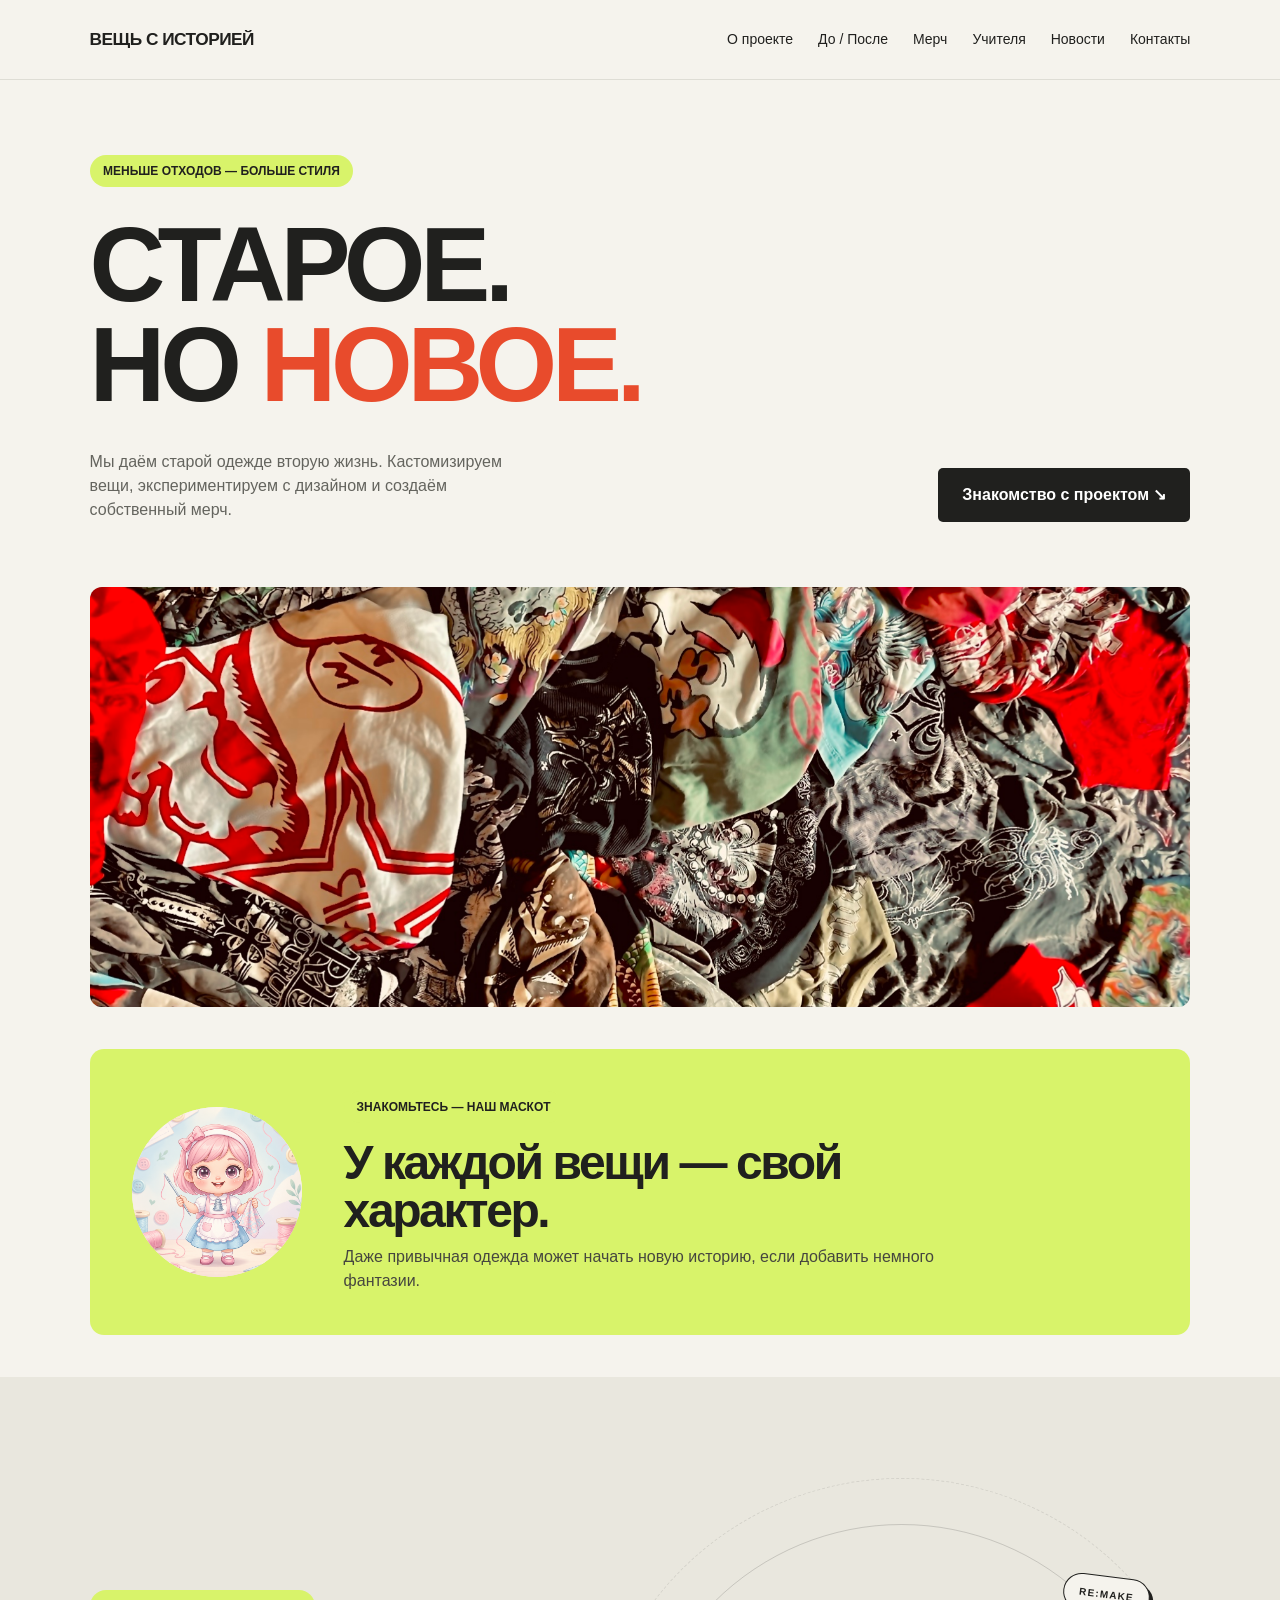
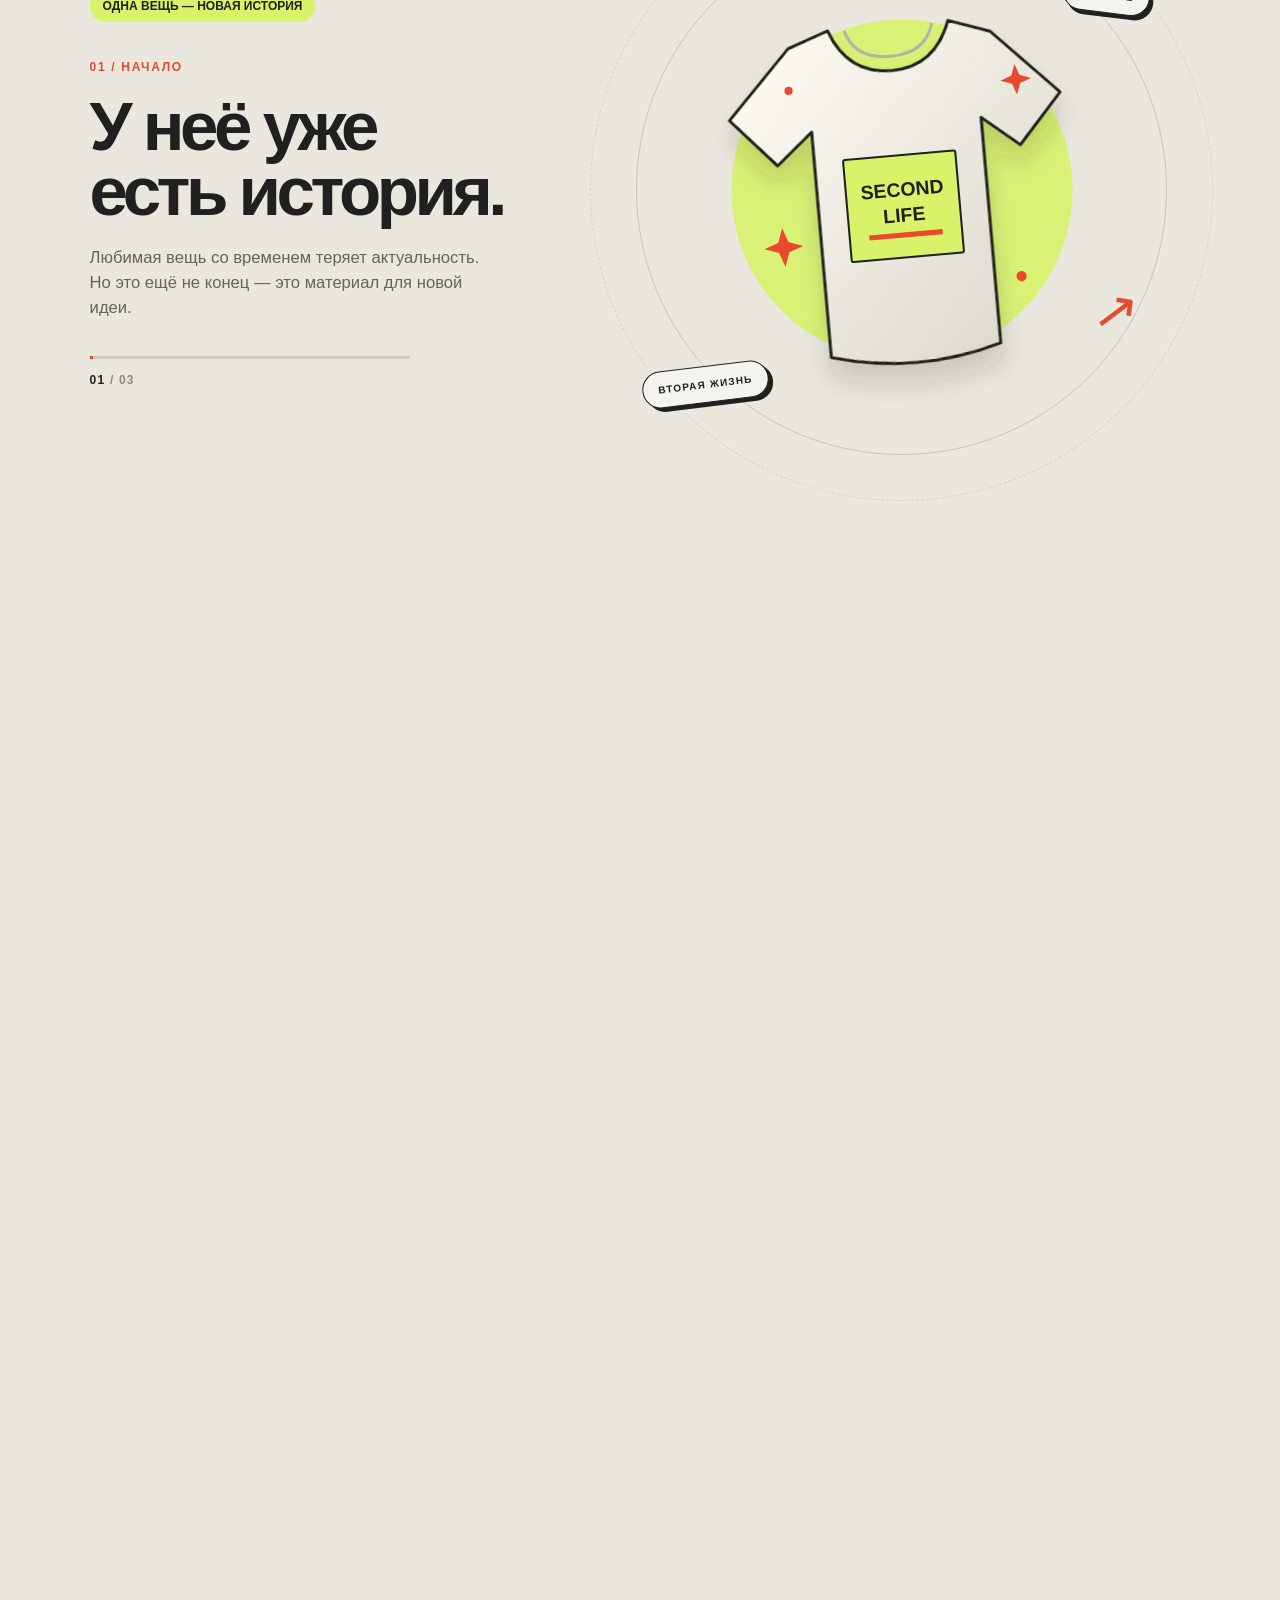
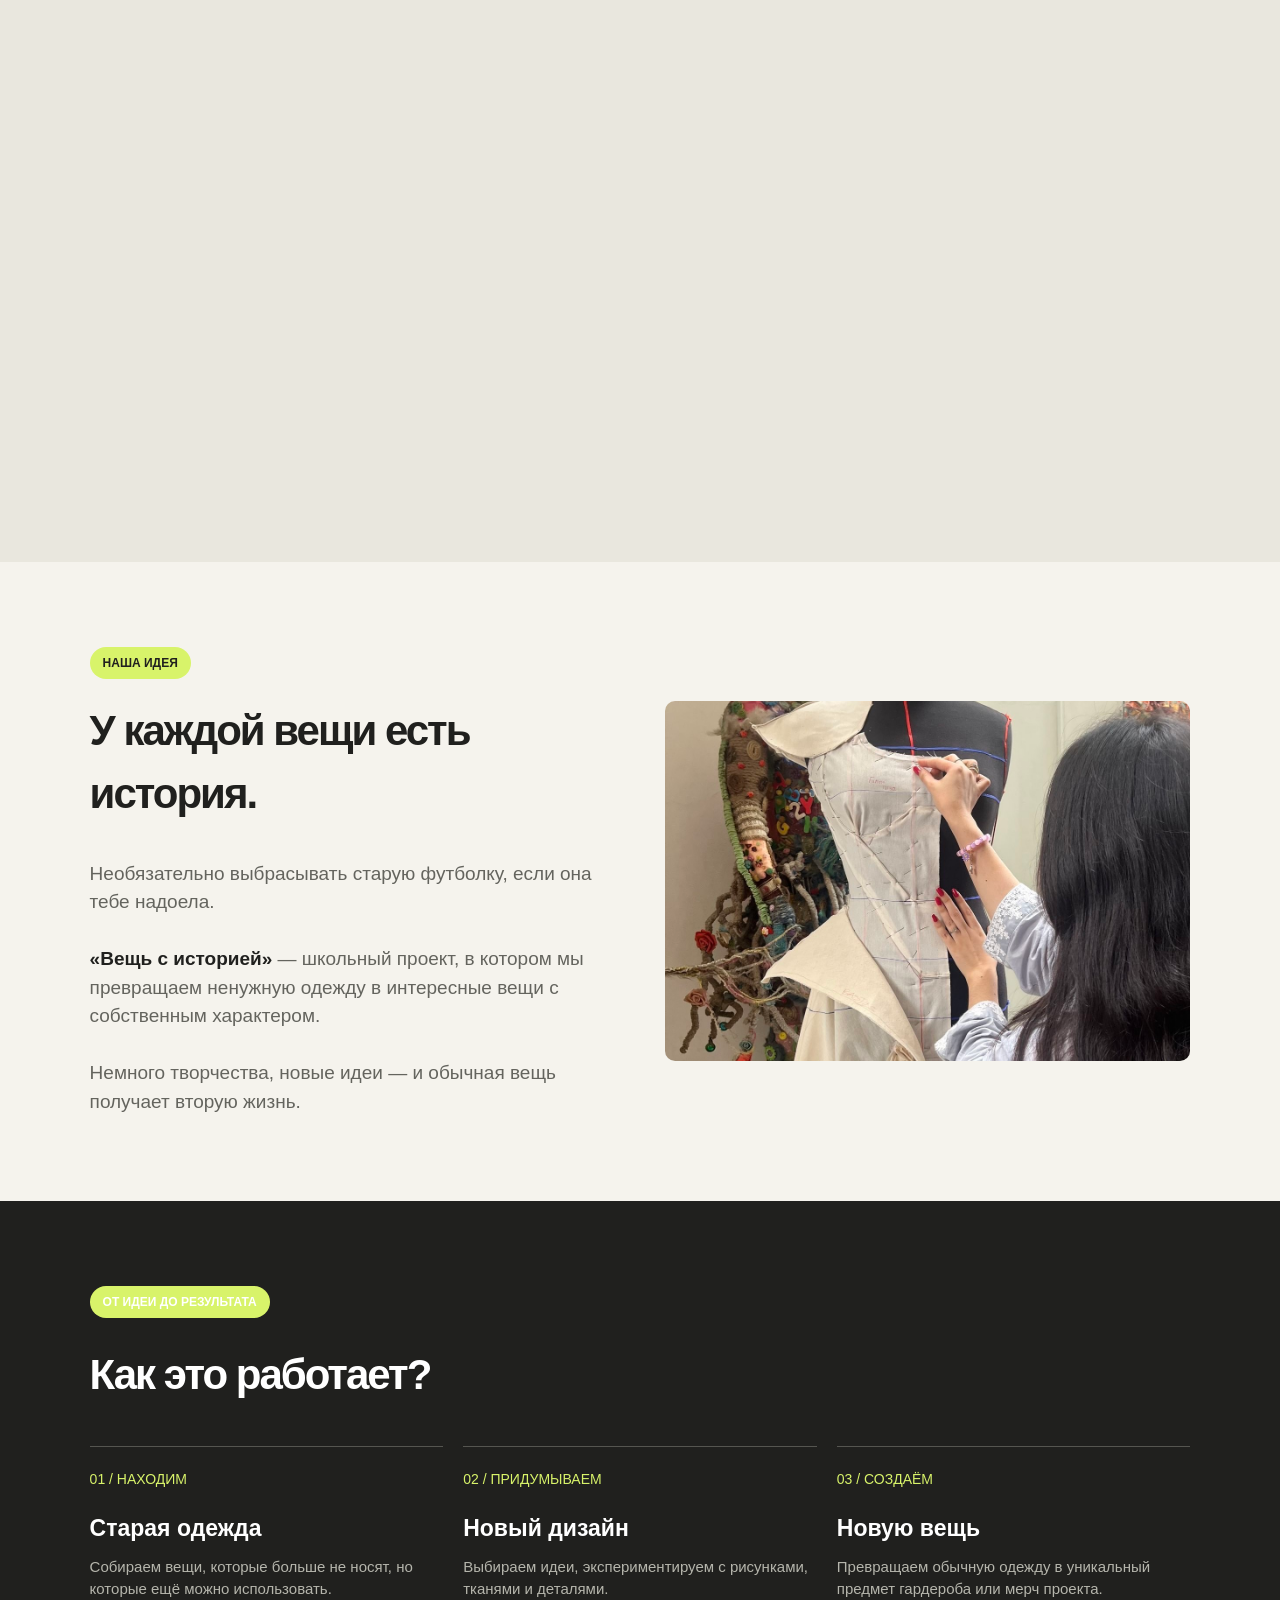
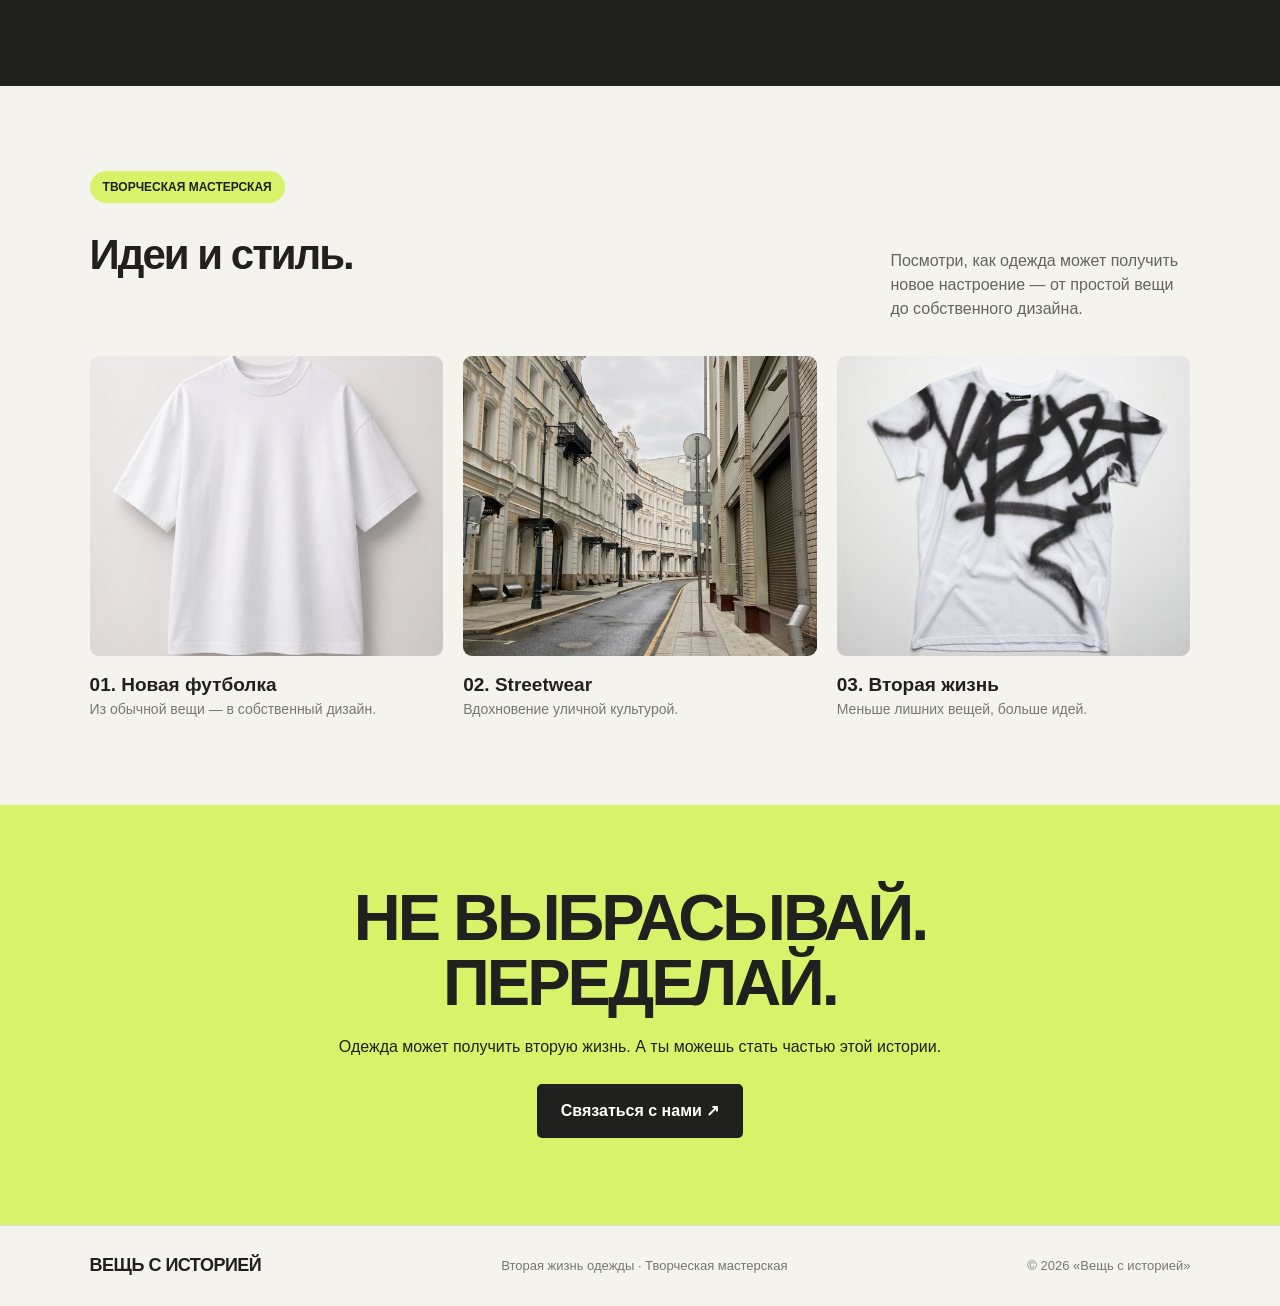
==== index.html @ 866973b1 "Update index.html" ====
<!doctype html>
<html lang="ru"><head><meta charset="utf-8"><meta name="viewport" content="width=device-width,initial-scale=1"><meta name="theme-color" content="#f5f3ed"><title>Вещь с историей — школьный проект</title><link rel="stylesheet" href="css/style.css"></head>
<body><div class="scroll-progress" aria-hidden="true"></div><header class="site-header"><div class="logo"><a href="index.html" aria-label="Вещь с историей — главная">ВЕЩЬ С ИСТОРИЕЙ</a></div><nav class="navlinks" aria-label="Главная навигация">
<a href="about.html">О проекте</a><a href="works.html">До / После</a><a href="merch.html">Мерч</a><a href="teachers.html">Учителя</a><a href="news.html">Новости</a><a href="contacts.html">Контакты</a>
</nav></header><main>
    
    <!-- ГЛАВНЫЙ ЭКРАН -->
    <main>
        <div class="hero">
            <span class="label">Меньше отходов — больше стиля</span>
            <h1>
                СТАРОЕ.<br>
                НО <span>НОВОЕ.</span>
            </h1>
            <div class="hero-bottom">
                <p>
                    Мы даём старой одежде вторую жизнь.
                    Кастомизируем вещи, экспериментируем
                    с дизайном и создаём собственный мерч.
                </p>
                <a href="about.html" class="button">
                    Знакомство с проектом ↘
                </a>
            </div>
        </div>
        <!-- ГЛАВНАЯ ФОТОГРАФИЯ -->
        <div class="hero-image">
            <img
                src="photo/f5.jpg"
                alt="Современная одежда и уличный стиль">
        </div>
        <section class="mascot-feature" aria-label="Маскот проекта «Вещь с историей»">
            <div class="mascot-art"><img src="photo/mascot.PNG" alt="Маскот проекта «Вещь с историей»" loading="lazy"></div>
            <div class="mascot-copy">
                <span class="label">Знакомьтесь — наш маскот</span>
                <h2>У каждой вещи — свой характер.</h2>
                <p>Даже привычная одежда может начать новую историю, если добавить немного фантазии.</p>
            </div>
        </section>
        <!-- SCROLL STORY: вещь меняется вместе с прокруткой -->
        <section class="story-scroll" id="story" aria-label="Как одежда получает вторую жизнь">
            <div class="story-sticky">
                <div class="story-copy">
                    <span class="label">Одна вещь — новая история</span>
                    <p class="story-kicker" id="story-kicker">01 / НАЧАЛО</p>
                    <h2 id="story-title">У неё уже<br>есть история.</h2>
                    <p id="story-description">Любимая вещь со временем теряет актуальность. Но это ещё не конец — это материал для новой идеи.</p>
                    <div class="story-progress" aria-hidden="true"><span id="story-progress-fill"></span></div>
                    <div class="story-count"><span id="story-count">01</span><span> / 03</span></div>
                </div>
                <div class="story-art" id="story-art" data-stage="0">
                    <div class="story-orbit orbit-one"></div><div class="story-orbit orbit-two"></div>
                    <span class="story-sticker sticker-top">RE:MAKE</span>
                    <svg class="story-shirt" viewBox="0 0 420 430" role="img" aria-label="Иллюстрация футболки, которая преображается">
                        <defs><linearGradient id="shirtShade" x1="0" y1="0" x2="1" y2="1"><stop offset="0" stop-color="#fffdf7"/><stop offset="1" stop-color="#d8d5c9"/></linearGradient><filter id="shirtShadow" x="-30%" y="-30%" width="160%" height="170%"><feDropShadow dx="0" dy="18" stdDeviation="12" flood-color="#20201e" flood-opacity=".16"/></filter></defs>
                        <path class="shirt-shape" d="M151 47 111 61 48 126 91 174 127 144 127 365 Q210 389 293 365 L293 144 329 174 372 126 309 61 269 47 Q253 91 210 91 167 91 151 47Z" fill="url(#shirtShade)" stroke="#20201e" stroke-width="3" stroke-linejoin="round" filter="url(#shirtShadow)"/>
                        <path d="M167 48 Q175 77 210 77 Q245 77 253 48" fill="none" stroke="#b5b2a8" stroke-width="3"/>
                        <g class="shirt-design"><rect x="155" y="174" width="110" height="100" rx="2" fill="#d8f36a" stroke="#20201e" stroke-width="2"/><text x="210" y="214" text-anchor="middle" font-size="19" font-weight="900" fill="#20201e">SECOND</text><text x="210" y="239" text-anchor="middle" font-size="19" font-weight="900" fill="#20201e">LIFE</text><path d="M174 252h72" stroke="#e84b2c" stroke-width="5"/></g>
                        <g class="shirt-sparkles" fill="#e84b2c"><path d="M90 235l5 14 14 5-14 5-5 14-5-14-14-5 14-5z"/><path d="M330 95l4 11 11 4-11 4-4 11-4-11-11-4 11-4z"/><circle cx="319" cy="302" r="5"/><circle cx="108" cy="102" r="4"/></g>
                    </svg>
                    <span class="story-sticker sticker-bottom">ВТОРАЯ ЖИЗНЬ</span>
                    <span class="story-scribble" aria-hidden="true">↗</span>
                </div>
            </div>
        </section>
                <!-- О ПРОЕКТЕ -->
        <section id="about">
            <div class="about">
                <div>
                    <span class="label">Наша идея</span>
                    <h2 class="section-title" style="margin-top: 20px;">
                        У каждой вещи есть история.
                    </h2>
                    <div class="about-text">
                        <p>
                            Необязательно выбрасывать старую футболку,
                            если она тебе надоела.
                        </p>
                        <br>
                        <p>
                            <strong>«Вещь с историей»</strong> — школьный проект,
                            в котором мы превращаем ненужную одежду
                            в интересные вещи с собственным характером.
                        </p>
                        <br>
                        <p>
                            Немного творчества, новые идеи —
                            и обычная вещь получает вторую жизнь.
                        </p>
                    </div>
                </div>
                <div class="about-image">
                    <img
                        src="photo/f1.jpg"
                        alt="Одежда и материалы для творчества">
                </div>
            </div>
        </section>
        <!-- ЭТАПЫ РАБОТЫ -->
        <section class="process">
            <span class="label">От идеи до результата</span>
            <h2 class="section-title" style="margin-top: 25px;">
                Как это работает?
            </h2>
            <div class="steps">
                <div class="step">
                    <span class="step-number">01 / НАХОДИМ</span>
                    <h3>Старая одежда</h3>
                    <p>
                        Собираем вещи, которые больше не носят,
                        но которые ещё можно использовать.
                    </p>
                </div>
                <div class="step">
                    <span class="step-number">02 / ПРИДУМЫВАЕМ</span>
                    <h3>Новый дизайн</h3>
                    <p>
                        Выбираем идеи, экспериментируем
                        с рисунками, тканями и деталями.
                    </p>
                </div>
                <div class="step">
                    <span class="step-number">03 / СОЗДАЁМ</span>
                    <h3>Новую вещь</h3>
                    <p>
                        Превращаем обычную одежду в уникальный
                        предмет гардероба или мерч проекта.
                    </p>
                </div>
            </div>
        </section>
        <!-- ГАЛЕРЕЯ -->
        <section id="works">
            <div class="works-header">
                <div>
                    <span class="label">Творческая мастерская</span>
                    <h2 class="section-title" style="margin-top: 20px;">
                        Идеи и стиль.
                    </h2>
                </div>
                <p>
                    Посмотри, как одежда может получить новое настроение — от простой вещи до собственного дизайна.
                </p>
            </div>
            <div class="gallery">
                <article class="work-card">
                    <div class="work-image">
                        <img
                            src="photo/f2.JPG"
                            alt="Футболка для кастомизации">
                    </div>
                    <h3>01. Новая футболка</h3>
                    <p>Из обычной вещи — в собственный дизайн.</p>
                </article>
                <article class="work-card">
                    <div class="work-image">
                        <img
                            src="photo/f3.jpg"
                            alt="Уличная одежда">
                    </div>
                    <h3>02. Streetwear</h3>
                    <p>Вдохновение уличной культурой.</p>
                </article>
                <article class="work-card">
                    <div class="work-image">
                        <img
                            src="photo/f4.jpg"
                            alt="Одежда и текстиль">
                    </div>
                    <h3>03. Вторая жизнь</h3>
                    <p>Меньше лишних вещей, больше идей.</p>
                </article>
            </div>
        </section>
        <!-- ПРИЗЫВ К УЧАСТИЮ -->
        <section class="join" id="join">
            <h2>
                НЕ ВЫБРАСЫВАЙ.<br>
                ПЕРЕДЕЛАЙ.
            </h2>
            <p>
                Одежда может получить вторую жизнь.
                А ты можешь стать частью этой истории.
            </p>
            <a
                href="contacts.html"
                class="button"
                >
                Связаться с нами ↗
            </a>
        </section>
    </main>
    
</main><footer class="site-footer"><div class="logo">ВЕЩЬ С ИСТОРИЕЙ</div><p>Вторая жизнь одежды · Творческая мастерская</p><p>© 2026 «Вещь с историей»</p></footer><script src="js/main.js"></script></body></html>
---- css/style.css ----
* {
            box-sizing: border-box;
            margin: 0;
            padding: 0;
        }
        html {
            scroll-behavior: smooth;
        }
        body {
            font-family: Arial, sans-serif;
            background: #f5f3ed;
            color: #20201e;
            line-height: 1.5;
        }
        /* ШАПКА */
        header {
            display: flex;
            justify-content: space-between;
            align-items: center;
            padding: 22px 7%;
            border-bottom: 1px solid #deddd5;
        }
        .logo {
            font-size: 30px;
            font-weight: 900;
            letter-spacing: -2px;
        }
        nav a {
            color: #20201e;
            text-decoration: none;
            margin-left: 25px;
            font-size: 14px;
        }
        nav a:hover {
            color: #e84b2c;
        }
        /* ГЛАВНЫЙ ЭКРАН */
        .hero {
            padding: 75px 7% 65px;
        }
        .label {
            display: inline-block;
            background: #d8f36a;
            padding: 7px 13px;
            border-radius: 20px;
            font-size: 12px;
            font-weight: bold;
            text-transform: uppercase;
        }
        .hero h1 {
            font-size: clamp(48px, 9vw, 105px);
            line-height: 0.95;
            letter-spacing: -5px;
            margin: 28px 0;
            max-width: 1000px;
        }
        .hero h1 span {
            color: #e84b2c;
        }
        .hero-bottom {
            display: flex;
            justify-content: space-between;
            align-items: end;
            gap: 30px;
            margin-top: 35px;
        }
        .hero-bottom p {
            max-width: 420px;
            color: #64645e;
        }
        .button {
            display: inline-block;
            background: #20201e;
            color: white;
            padding: 15px 24px;
            text-decoration: none;
            border-radius: 5px;
            font-weight: bold;
            transition: 0.2s;
        }
        .button:hover {
            background: #e84b2c;
            transform: translateY(-2px);
        }
        /* БОЛЬШАЯ ФОТОГРАФИЯ */
        .hero-image {
            margin: 0 7%;
            height: 420px;
            overflow: hidden;
            border-radius: 12px;
            background: #dedbd0;
        }
        .hero-image img {
            width: 100%;
            height: 100%;
            object-fit: cover;
            display: block;
        }
        /* О ПРОЕКТЕ */
        section {
            padding: 85px 7%;
        }
        .section-title {
            font-size: 42px;
            letter-spacing: -2px;
            margin-bottom: 35px;
        }
        .about {
            display: grid;
            grid-template-columns: 1fr 1fr;
            gap: 50px;
            align-items: center;
        }
        .about-text {
            font-size: 19px;
            color: #64645e;
        }
        .about-text strong {
            color: #20201e;
        }
        .about-image {
            height: 360px;
            border-radius: 10px;
            overflow: hidden;
            background: #dedbd0;
        }
        .about-image img {
            width: 100%;
            height: 100%;
            object-fit: cover;
        }
        /* КАК МЫ РАБОТАЕМ */
        .process {
            background: #20201e;
            color: white;
        }
        .process .section-title {
            margin-bottom: 40px;
        }
        .steps {
            display: grid;
            grid-template-columns: repeat(3, 1fr);
            gap: 20px;
        }
        .step {
            border-top: 1px solid #555550;
            padding-top: 20px;
        }
        .step-number {
            color: #d8f36a;
            font-size: 14px;
        }
        .step h3 {
            font-size: 23px;
            margin: 20px 0 10px;
        }
        .step p {
            color: #b5b5ac;
            font-size: 15px;
        }
        /* НАШИ РАБОТЫ */
        .works-header {
            display: flex;
            justify-content: space-between;
            align-items: end;
            gap: 20px;
            margin-bottom: 35px;
        }
        .works-header p {
            max-width: 300px;
            color: #64645e;
        }
        .gallery {
            display: grid;
            grid-template-columns: repeat(3, 1fr);
            gap: 20px;
        }
        .work-card {
            min-width: 0;
        }
        .work-image {
            height: 300px;
            border-radius: 9px;
            overflow: hidden;
            background: #dedbd0;
        }
        .work-image img {
            width: 100%;
            height: 100%;
            object-fit: cover;
            transition: transform 0.4s;
        }
        .work-card:hover img {
            transform: scale(1.05);
        }
        .work-card h3 {
            margin-top: 15px;
            font-size: 19px;
        }
        .work-card p {
            color: #77776f;
            font-size: 14px;
        }
        /* ПРИЗЫВ */
        .join {
            padding: 80px 7%;
            background: #d8f36a;
            text-align: center;
        }
        .join h2 {
            font-size: clamp(35px, 6vw, 65px);
            line-height: 1;
            letter-spacing: -3px;
            margin-bottom: 20px;
        }
        .join p {
            margin-bottom: 25px;
        }
        .join .button {
            background: #20201e;
        }
        /* ПОДВАЛ */
        footer {
            padding: 30px 7%;
            display: flex;
            justify-content: space-between;
            align-items: center;
            gap: 20px;
        }
        footer p {
            color: #77776f;
            font-size: 13px;
        }
        /* МОБИЛЬНАЯ ВЕРСИЯ */
        @media (max-width: 700px) {
            header {
                padding: 18px 5%;
                align-items: flex-start;
            }
            .logo {
                font-size: 26px;
            }
            nav a {
                margin-left: 12px;
                font-size: 12px;
            }
            .hero {
                padding: 55px 5% 40px;
            }
            .hero h1 {
                letter-spacing: -3px;
            }
            .hero-bottom {
                align-items: flex-start;
                flex-direction: column;
            }
            .hero-image {
                margin: 0 5%;
                height: 280px;
            }
            section {
                padding: 60px 5%;
            }
            .section-title {
                font-size: 34px;
            }
            .about {
                grid-template-columns: 1fr;
                gap: 25px;
            }
            .about-image {
                height: 300px;
            }
            .steps {
                grid-template-columns: 1fr;
                gap: 35px;
            }
            .works-header {
                align-items: flex-start;
                flex-direction: column;
            }
            .gallery {
                grid-template-columns: 1fr;
                gap: 30px;
            }
            .work-image {
                height: 350px;
            }
            footer {
                align-items: flex-start;
                flex-direction: column;
            }
        }
    

/* Дополнительные motion-детали: уважает системную настройку reduced motion */
:root { --motion-ease: cubic-bezier(.2,.75,.25,1); }
html { scroll-behavior: smooth; scroll-padding-top: 90px; }
body { overflow-x: clip; }
header.site-header { position: sticky; top: 0; z-index: 20; background: rgba(245,243,237,.88); backdrop-filter: blur(18px); -webkit-backdrop-filter: blur(18px); }
.site-header nav { display:flex; align-items:center; justify-content:space-between; gap:24px; }
.site-header .navlinks { display:flex; gap:clamp(10px,2vw,25px); flex-wrap:wrap; }
.site-header .navlinks a { margin:0; position:relative; padding:7px 0; }
.site-header .navlinks a:after { content:""; position:absolute; left:0; right:100%; bottom:0; height:2px; background:#e84b2c; transition:right .3s var(--motion-ease); }
.site-header .navlinks a:hover:after, .site-header .navlinks a[aria-current="page"]:after { right:0; }
.logo { white-space:nowrap; }
.label { border-radius:999px; }
.button { transition: transform .35s var(--motion-ease), background .25s, box-shadow .35s var(--motion-ease); }
.button:hover { box-shadow:0 10px 25px #20201e18; }
.hero h1 { animation: hero-in .85s var(--motion-ease) both; }
.hero-bottom { animation: hero-in .9s .12s var(--motion-ease) both; }
@keyframes hero-in { from { opacity:0; transform:translateY(24px); } to { opacity:1; transform:translateY(0); } }
.hero-image, .about-image, .work-image { position:relative; }
.hero-image img, .about-image img, .work-image img { transition: transform 1s var(--motion-ease); }
.hero-image:hover img, .about-image:hover img { transform:scale(1.025); }
.reveal { opacity:0; transform:translateY(28px); transition:opacity .8s var(--motion-ease), transform .8s var(--motion-ease); }
.reveal.is-visible { opacity:1; transform:translateY(0); }
.stagger > *:nth-child(2) { transition-delay:.08s; }
.stagger > *:nth-child(3) { transition-delay:.16s; }
.scroll-progress { position:fixed; top:0; left:0; height:3px; width:0; background:#e84b2c; z-index:100; transform-origin:left; }
.page-intro { padding:58px 7% 28px; }
.page-intro h1 { font-size:clamp(44px,8vw,88px); line-height:.94; letter-spacing:-.055em; margin:22px 0; }
.page-intro p { max-width:620px; color:#64645e; font-size:17px; }
.placeholder { width:100%; height:100%; min-height:220px; display:grid; place-items:center; text-align:center; padding:22px; color:#64645e; background:linear-gradient(135deg,#dedbd0,#eeece4); font-size:12px; letter-spacing:.5px; }
.data-note { font-size:12px; color:#64645e; margin-top:14px; }
.page-grid { display:grid; grid-template-columns:repeat(3,minmax(0,1fr)); gap:20px; }
.page-card { min-width:0; }
.page-card .work-image { height:300px; }
.page-card h3 { margin-top:15px; font-size:19px; }
.page-card p { color:#77776f; font-size:14px; }
.before-after { background:#dedbd0; border-radius:12px; overflow:hidden; position:relative; aspect-ratio: 4 / 3; }
.before-after svg { width:100%; height:100%; display:block; }
.ba-after { position:absolute; inset:0; clip-path:inset(0 50% 0 0); }
.ba-range { width:100%; accent-color:#e84b2c; margin:20px 0 8px; }
.ba-labels { display:flex; justify-content:space-between; font-size:12px; font-weight:800; letter-spacing:1px; }
.teacher-grid { display:grid; grid-template-columns:repeat(3,minmax(0,1fr)); gap:20px; }
.teacher-photo { aspect-ratio:4/5; border-radius:10px; overflow:hidden; background:#dedbd0; }
.teacher-photo img { width:100%; height:100%; object-fit:cover; }
.news-list { border-top:1px solid #deddd5; }
.news-row { display:grid; grid-template-columns:140px minmax(0,1fr); gap:24px; padding:24px 0; border-bottom:1px solid #deddd5; }
.news-date { font-size:12px; color:#77776f; font-weight:700; }
.news-row h2 { font-size:clamp(22px,3vw,32px); letter-spacing:-1px; margin:0 0 8px; }
.news-row p { color:#64645e; max-width:680px; }
.site-footer { border-top:1px solid #deddd5; padding:30px 7%; display:flex; justify-content:space-between; align-items:center; gap:20px; flex-wrap:wrap; }
.site-footer p { color:#77776f; font-size:13px; }
@media(max-width:700px) {
  .site-header { position:relative; }
  .site-header nav { align-items:flex-start; flex-direction:column; gap:12px; }
  .site-header .navlinks { gap:9px 14px; }
  .site-header .navlinks a { font-size:12px; }
  .page-intro { padding:44px 5% 20px; }
  .page-grid, .teacher-grid { grid-template-columns:1fr; }
  .page-card .work-image { height:350px; }
  .news-row { grid-template-columns:1fr; gap:8px; }
  .site-footer { align-items:flex-start; flex-direction:column; }
}
@media(prefers-reduced-motion:reduce) {
  html { scroll-behavior:auto; }
  *, *::before, *::after { animation:none !important; transition:none !important; }
  .reveal { opacity:1; transform:none; }
}


/* APPLE-INSPIRED MOTION — плавные, крупные переходы без смены фирменного стиля */
:root { --motion-ease: cubic-bezier(.16, 1, .3, 1); }
::selection { background: #d8f36a; color: #20201e; }
.site-header { transition: box-shadow .4s var(--motion-ease), background .4s var(--motion-ease); }
.site-header.is-scrolled { box-shadow: 0 8px 30px rgba(32,32,30,.06); background: rgba(245,243,237,.94); }
.navlinks a { transition: color .25s ease, opacity .25s ease; }
.navlinks:hover a:not(:hover) { opacity: .55; }
.hero .label { animation: label-pop .7s .08s var(--motion-ease) both; }
.hero h1 { animation: hero-rise 1s .12s var(--motion-ease) both; }
.hero-image { transform: translateZ(0); }
.hero-image img { transform: scale(1.04); animation: image-settle 1.5s .1s var(--motion-ease) both; }
@keyframes label-pop { from { opacity:0; transform:translateY(10px) scale(.96); } to { opacity:1; transform:translateY(0) scale(1); } }
@keyframes hero-rise { from { opacity:0; transform:translateY(38px); letter-spacing:-.075em; } to { opacity:1; transform:translateY(0); letter-spacing:-.05em; } }
@keyframes image-settle { from { transform:scale(1.12); } to { transform:scale(1.04); } }
.work-card, .page-card, .step { transition: transform .55s var(--motion-ease), border-color .4s ease; }
.work-card:hover, .page-card:hover { transform: translateY(-7px); }
.step { transition: border-color .4s ease, transform .4s var(--motion-ease); }
.step:hover { border-color:#d8f36a; transform:translateY(-4px); }
.button { position:relative; overflow:hidden; isolation:isolate; }
.button::before { content:""; position:absolute; inset:0; z-index:-1; background:#e84b2c; transform:translateY(105%); transition:transform .4s var(--motion-ease); }
.button:hover::before { transform:translateY(0); }
.button:hover { background:#20201e; }

/* Закреплённая сцена: визуальный рассказ о переделке вещи */
.story-scroll { padding:0; min-height:265vh; background:#e9e7de; position:relative; }
.story-sticky { position:sticky; top:74px; min-height:calc(100svh - 74px); display:grid; grid-template-columns:minmax(0,.9fr) minmax(0,1.1fr); align-items:center; gap:4vw; padding:48px 7%; overflow:hidden; }
.story-copy { max-width:470px; position:relative; z-index:2; }
.story-kicker { margin-top:36px; color:#e84b2c; font-size:12px; font-weight:900; letter-spacing:.14em; }
.story-copy h2 { font-size:clamp(42px,5.4vw,76px); line-height:.94; letter-spacing:-.065em; margin:18px 0 22px; max-width:560px; }
.story-copy>p:not(.story-kicker) { max-width:390px; color:#64645e; font-size:clamp(15px,1.3vw,18px); transition:opacity .25s ease, transform .4s var(--motion-ease); }
.story-progress { width:min(100%,320px); height:3px; background:#cfcdc3; margin-top:35px; overflow:hidden; }
.story-progress span { display:block; height:100%; width:33.333%; background:#e84b2c; transform-origin:left; transition:width .45s var(--motion-ease); }
.story-count { margin-top:12px; font-size:12px; font-weight:800; letter-spacing:.1em; color:#8b8a80; }
.story-count span:first-child { color:#20201e; }
.story-art { min-height:540px; aspect-ratio:1/1; position:relative; display:grid; place-items:center; isolation:isolate; }
.story-art::before { content:""; position:absolute; width:72%; aspect-ratio:1; border-radius:50%; background:#d8f36a; opacity:.9; transform:scale(.82); transition:transform 1s var(--motion-ease), background .7s ease; z-index:-2; }
.story-orbit { position:absolute; border:1px solid rgba(32,32,30,.17); border-radius:50%; aspect-ratio:1; width:92%; z-index:-1; transition:transform 1.2s var(--motion-ease); }
.orbit-two { width:108%; border-style:dashed; opacity:.6; }
.story-shirt { width:min(88%,430px); overflow:visible; transform:rotate(-5deg) translateY(8px); transition:transform .8s var(--motion-ease); }
.shirt-shape { transition:fill .7s ease, stroke .7s ease; }
.shirt-design { opacity:.08; transform:scale(.65); transform-origin:210px 220px; transition:opacity .7s var(--motion-ease), transform .7s var(--motion-ease); }
.shirt-sparkles { opacity:.15; transition:opacity .6s ease; }
.story-sticker { position:absolute; display:inline-block; background:#f5f3ed; border:1px solid #20201e; border-radius:999px; padding:10px 15px; font-size:10px; font-weight:900; letter-spacing:.12em; box-shadow:4px 4px 0 #20201e; transition:transform .7s var(--motion-ease); }
.sticker-top { top:13%; right:7%; transform:rotate(7deg); }
.sticker-bottom { bottom:13%; left:5%; transform:rotate(-7deg); }
.story-scribble { position:absolute; right:9%; bottom:22%; font-size:54px; color:#e84b2c; transform:rotate(8deg); transition:transform .7s var(--motion-ease); }
.story-art[data-stage="1"]::before { background:#f0b8a5; transform:scale(.9) rotate(12deg); }
.story-art[data-stage="1"] .story-shirt { transform:rotate(3deg) translateY(-4px) scale(1.02); }
.story-art[data-stage="1"] .shirt-shape { fill:#c9c7bd; }
.story-art[data-stage="1"] .shirt-design { opacity:.45; transform:scale(.88); }
.story-art[data-stage="1"] .story-orbit { transform:rotate(25deg) scale(.96); }
.story-art[data-stage="2"]::before { background:#d8f36a; transform:scale(1.02) rotate(-8deg); }
.story-art[data-stage="2"] .story-shirt { transform:rotate(0deg) translateY(-10px) scale(1.06); }
.story-art[data-stage="2"] .shirt-shape { fill:#f5f3ed; }
.story-art[data-stage="2"] .shirt-design { opacity:1; transform:scale(1); }
.story-art[data-stage="2"] .shirt-sparkles { opacity:1; }
.story-art[data-stage="2"] .sticker-top { transform:rotate(11deg) translate(4px,-5px); }
.story-art[data-stage="2"] .sticker-bottom { transform:rotate(-10deg) translate(-4px,4px); }
.story-art[data-stage="2"] .story-scribble { transform:rotate(20deg) translate(4px,-8px); }
@media(max-width:760px) {
 .story-scroll { min-height:230vh; }
 .story-sticky { top:0; min-height:100svh; grid-template-columns:1fr; grid-template-rows:auto minmax(0,1fr); gap:4px; padding:34px 6% 22px; }
 .story-copy { max-width:none; }
 .story-kicker { margin-top:18px; }
 .story-copy h2 { font-size:clamp(37px,10vw,56px); margin:12px 0; }
 .story-copy>p:not(.story-kicker) { font-size:14px; max-width:560px; }
 .story-progress { margin-top:17px; }
 .story-art { min-height:0; width:min(100%,410px); justify-self:center; align-self:center; height:100%; max-height:47svh; }
 .story-shirt { width:min(80%,310px); }
 .story-sticker { padding:7px 10px; font-size:9px; }
 .sticker-top { top:8%; right:2%; } .sticker-bottom { bottom:7%; left:0; }
 .story-scribble { right:3%; bottom:15%; }
}
@media(prefers-reduced-motion:reduce) {
 .hero .label, .hero h1, .hero-bottom, .hero-image img { animation:none !important; }
 .story-shirt, .story-art *, .button::before { transition:none !important; }
 .story-scroll { min-height:auto; }
 .story-sticky { position:relative; top:auto; }
}

/* Компактная шапка ТБШ на телефонах */
@media (max-width: 700px) {
  header.site-header {
    position: sticky;
    top: 0;
    z-index: 100;
    display: flex;
    flex-direction: column;
    align-items: stretch;
    gap: 6px;
    padding: 9px 14px 7px;
    background: rgba(245, 243, 237, 0.96);
    -webkit-backdrop-filter: blur(16px);
    backdrop-filter: blur(16px);
  }

  .site-header .logo {
    font-size: 23px;
    line-height: 1;
    letter-spacing: -1.5px;
  }

  .site-header nav.navlinks {
    display: flex;
    flex-direction: row;
    flex-wrap: nowrap;
    align-items: center;
    justify-content: flex-start;
    gap: 16px;
    width: 100%;
    min-width: 0;
    overflow-x: auto;
    overflow-y: hidden;
    white-space: nowrap;
    padding: 2px 0 5px;
    scrollbar-width: none;
    -webkit-overflow-scrolling: touch;
  }

  .site-header nav.navlinks::-webkit-scrollbar {
    display: none;
  }

  .site-header .navlinks a {
    flex: 0 0 auto;
    margin: 0;
    padding: 3px 0;
    font-size: 12px;
    line-height: 1.25;
  }
}
/* Фирменное название и блок маскота для «Вещь с историей» */
.site-header .logo {
  max-width: 210px;
  font-size: clamp(14px, 1.35vw, 18px);
  line-height: 1.05;
  letter-spacing: -0.5px;
  text-transform: uppercase;
}
.site-header .logo a {
  display: block;
  color: inherit;
  text-decoration: none;
}
.site-footer .logo {
  max-width: 250px;
  font-size: 18px;
  line-height: 1.1;
  letter-spacing: -0.5px;
  text-transform: uppercase;
}
.mascot-feature {
  margin: 42px 7%;
  padding: clamp(20px, 4vw, 42px);
  border-radius: 14px;
  background: #d8f36a;
  display: grid;
  grid-template-columns: minmax(110px, 170px) minmax(0, 1fr);
  gap: clamp(18px, 4vw, 42px);
  align-items: center;
}
.mascot-art {
  width: 100%;
  aspect-ratio: 1;
  border-radius: 50%;
  background: #f5f3ed;
  display: grid;
  place-items: center;
  overflow: hidden;
}
.mascot-art img {
  display: block;
  width: 100%;
  height: 100%;
  object-fit: contain;
}
.mascot-copy h2 {
  margin: 16px 0 10px;
  max-width: 700px;
  font-size: clamp(28px, 4vw, 48px);
  line-height: 1;
  letter-spacing: -0.05em;
}
.mascot-copy p {
  max-width: 620px;
  color: #46463f;
}
.about-image img, .work-image img {
  display: block;
  width: 100%;
  height: 100%;
  object-fit: cover;
}
@media (max-width: 700px) {
  .site-header .logo {
    max-width: none;
    font-size: 16px;
  }
  .mascot-feature {
    margin: 28px 5%;
    padding: 18px;
    grid-template-columns: 84px minmax(0, 1fr);
    gap: 16px;
  }
  .mascot-copy h2 {
    margin-top: 12px;
    font-size: clamp(23px, 6vw, 30px);
  }
  .mascot-copy .label {
    font-size: 9px;
    padding: 6px 8px;
  }
}
/* Сравнение джинсов до и после */
.before-after {
  position: relative;
  width: 100%;
  aspect-ratio: 4 / 3;
  overflow: hidden;
  border-radius: 12px;
  background: #dedbd0;
}

.before-after > .ba-before-image,
.before-after .ba-after-image {
  display: block;
  width: 100%;
  height: 100%;
  object-fit: cover;
  object-position: center;
}

.ba-after {
  position: absolute;
  inset: 0;
  overflow: hidden;
  clip-path: inset(0 50% 0 0);
}

.ba-divider {
  position: absolute;
  top: 0;
  bottom: 0;
  left: 50%;
  width: 3px;
  background: #f5f3ed;
  transform: translateX(-50%);
  pointer-events: none;
}

.ba-divider::after {
  content: "↔";
  position: absolute;
  top: 50%;
  left: 50%;
  width: 42px;
  height: 42px;
  display: grid;
  place-items: center;
  border-radius: 50%;
  background: #d8f36a;
  color: #171717;
  font-size: 22px;
  font-weight: 800;
  transform: translate(-50%, -50%);
}

.ba-range {
  display: block;
  width: 100%;
  margin: 20px 0 8px;
  accent-color: #e84b2c;
  cursor: ew-resize;
}

.ba-labels {
  display: flex;
  justify-content: space-between;
  margin-top: 12px;
  font-size: 12px;
  font-weight: 800;
  letter-spacing: 1px;
}

@media (max-width: 600px) {
  .before-after {
    aspect-ratio: 3 / 4;
  }
}
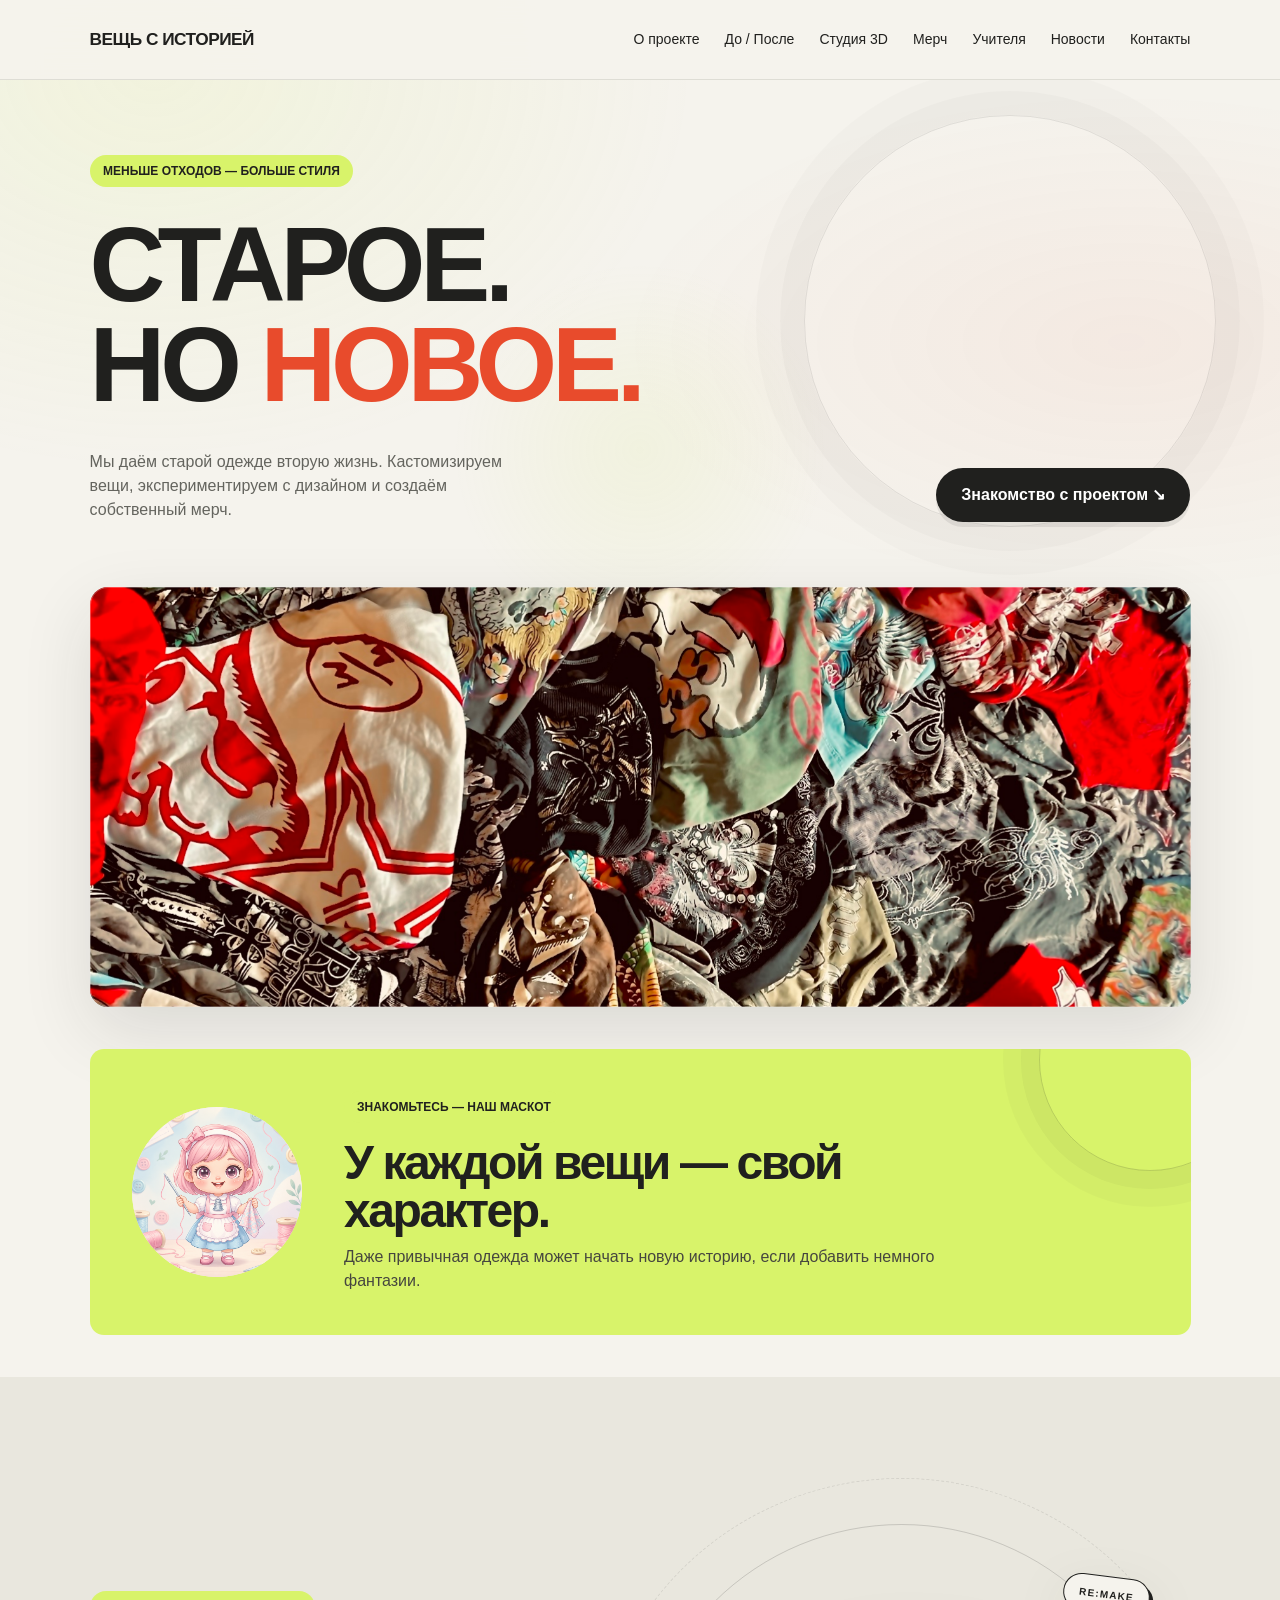
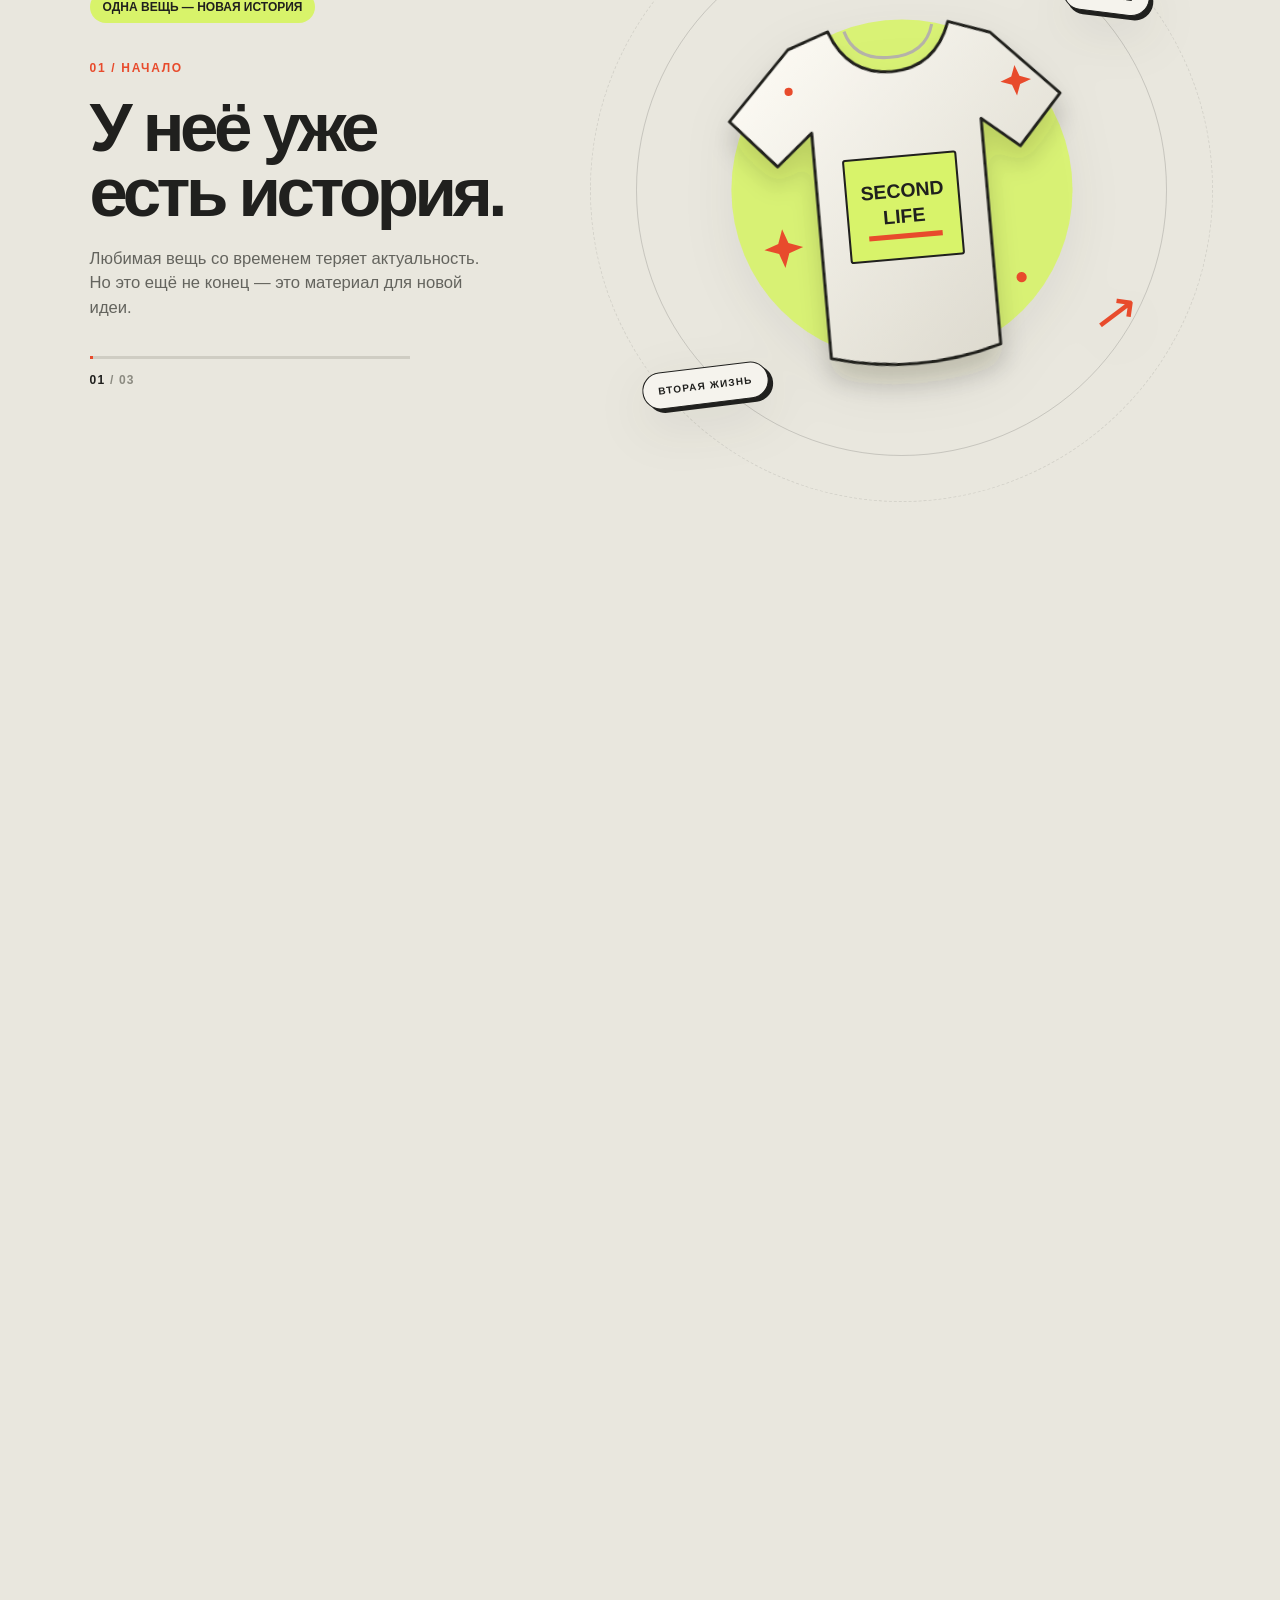
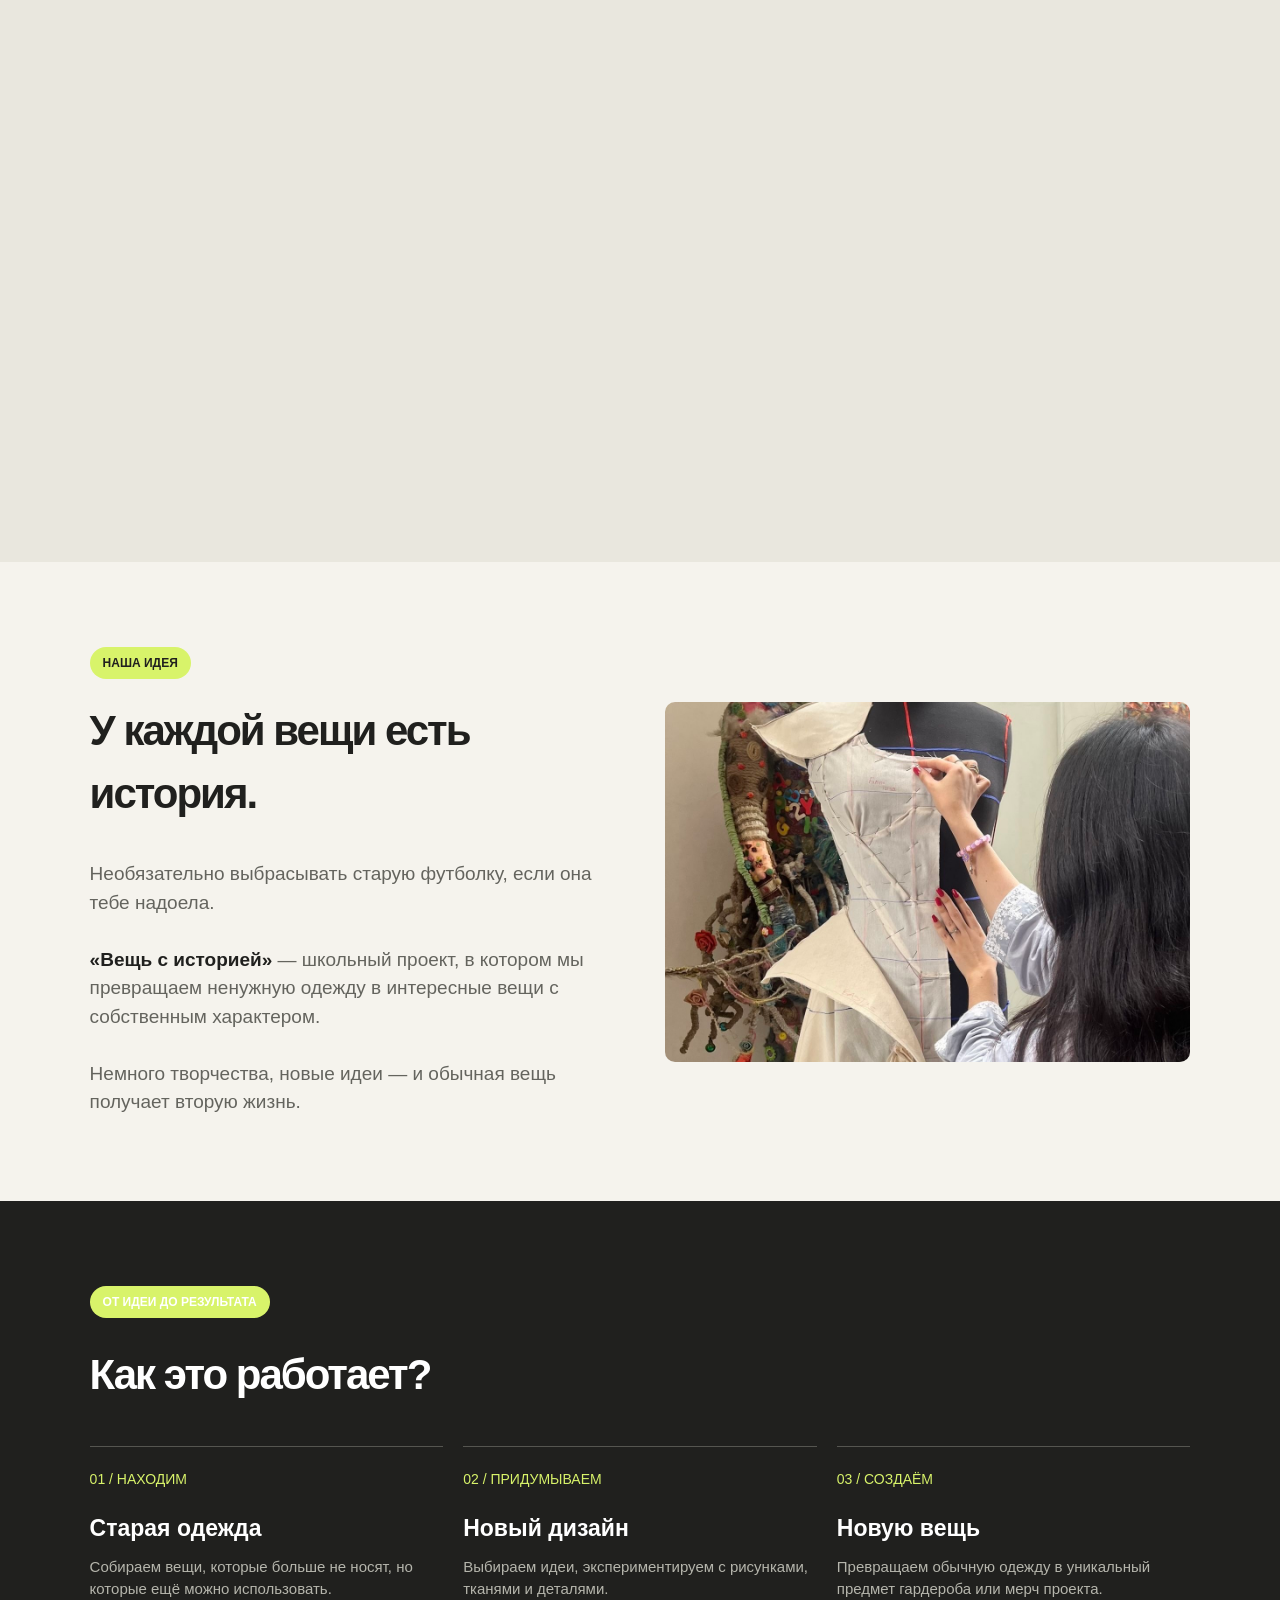
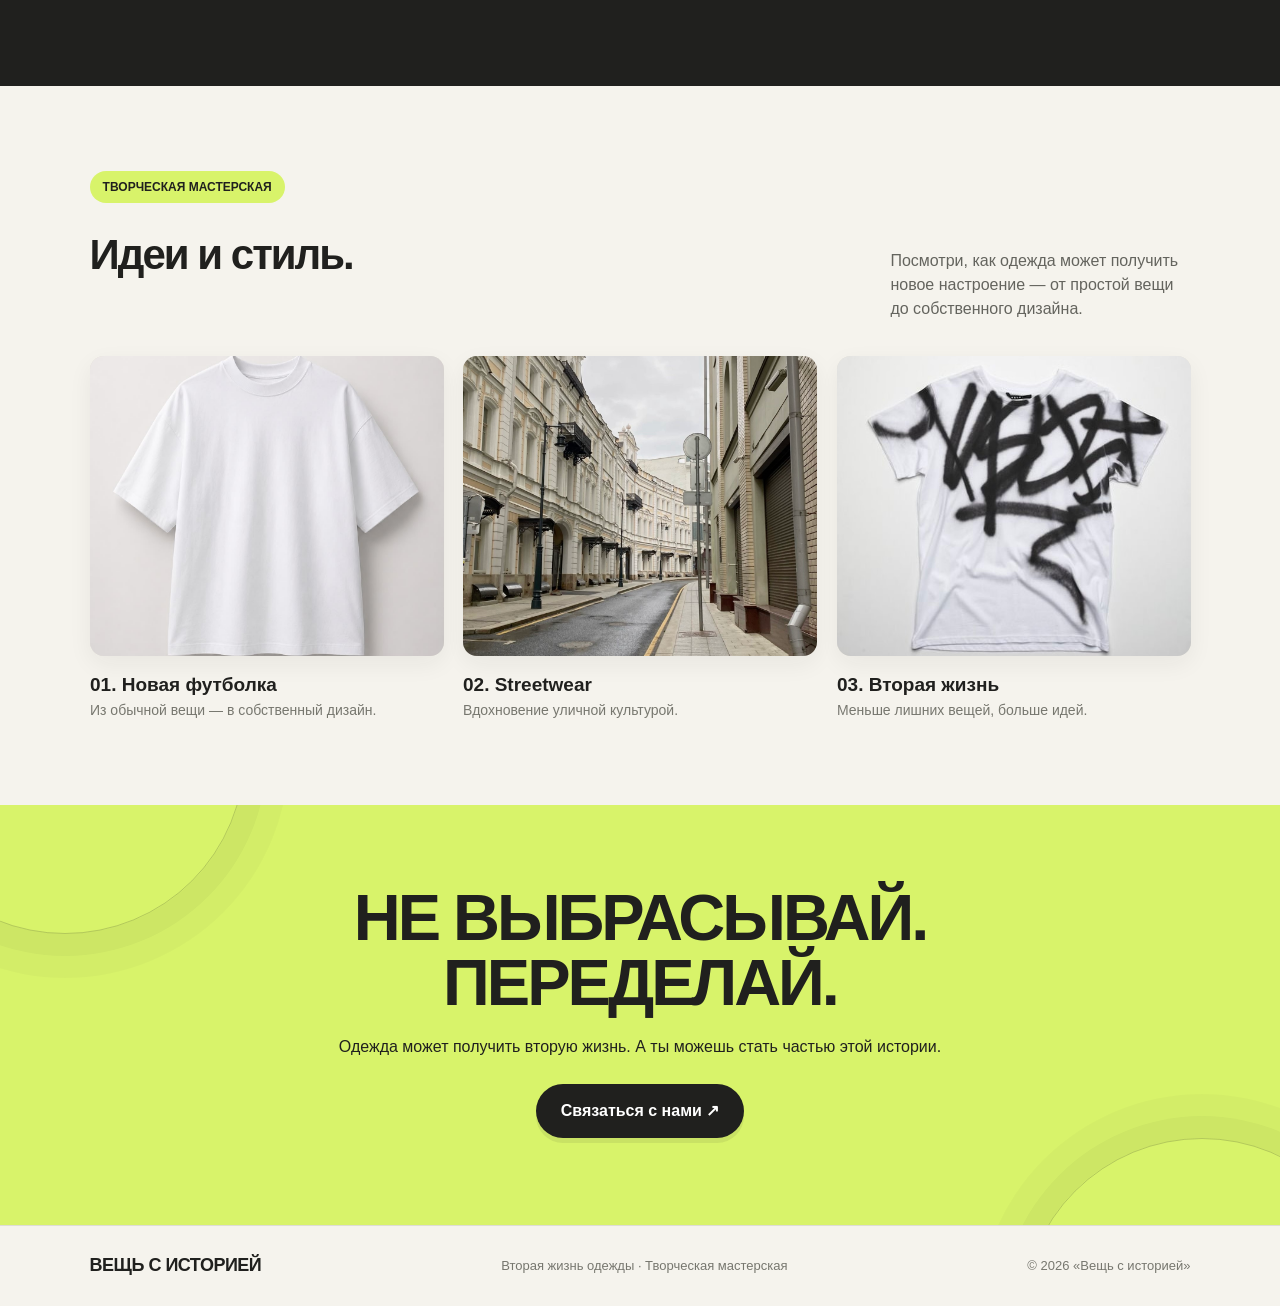
==== commit b6577359: "Add 3D studio to main navigation" ====
--- a/index.html
+++ b/index.html
@@ -1,7 +1,7 @@
 <!doctype html>
 <html lang="ru"><head><meta charset="utf-8"><meta name="viewport" content="width=device-width,initial-scale=1"><meta name="theme-color" content="#f5f3ed"><title>Вещь с историей — школьный проект</title><link rel="stylesheet" href="css/style.css"></head>
 <body><div class="scroll-progress" aria-hidden="true"></div><header class="site-header"><div class="logo"><a href="index.html" aria-label="Вещь с историей — главная">ВЕЩЬ С ИСТОРИЕЙ</a></div><nav class="navlinks" aria-label="Главная навигация">
-<a href="about.html">О проекте</a><a href="works.html">До / После</a><a href="merch.html">Мерч</a><a href="teachers.html">Учителя</a><a href="news.html">Новости</a><a href="contacts.html">Контакты</a>
+<a href="about.html">О проекте</a><a href="works.html">До / После</a><a href="space.html">Студия 3D</a><a href="merch.html">Мерч</a><a href="teachers.html">Учителя</a><a href="news.html">Новости</a><a href="contacts.html">Контакты</a>
 </nav></header><main>
     
     <!-- ГЛАВНЫЙ ЭКРАН -->
--- a/css/style.css
+++ b/css/style.css
@@ -651,3 +651,99 @@
     aspect-ratio: 3 / 4;
   }
 }
+
+
+/* ===== TBШ / MOTION UPGRADE 2026 ===== */
+:root {
+  --tb-accent: #e84b2c;
+  --tb-lime: #d8f36a;
+  --tb-ink: #20201e;
+  --tb-ease: cubic-bezier(.16, 1, .3, 1);
+}
+body { background:#f5f3ed; }
+body::before {
+  content:""; position:fixed; inset:0; z-index:-1; pointer-events:none;
+  background:radial-gradient(ellipse at 12% 8%,rgba(216,243,106,.12),transparent 34%),
+             radial-gradient(ellipse at 88% 38%,rgba(232,75,44,.055),transparent 32%);
+}
+.scroll-progress { height:4px; box-shadow:0 0 12px rgba(232,75,44,.35); }
+.site-header { transition:padding .45s var(--tb-ease),box-shadow .45s var(--tb-ease),background .45s ease; }
+.site-header.is-scrolled { box-shadow:0 10px 35px rgba(32,32,30,.08); }
+.hero { position:relative; isolation:isolate; }
+.hero::after {
+  content:""; position:absolute; z-index:-1; width:clamp(180px,32vw,440px); aspect-ratio:1;
+  right:5%; top:7%; border-radius:50%; border:1px solid rgba(32,32,30,.10);
+  box-shadow:0 0 0 24px rgba(32,32,30,.018),0 0 0 48px rgba(32,32,30,.014);
+  animation:hero-orbit 18s linear infinite;
+}
+@keyframes hero-orbit { to { transform:rotate(360deg); } }
+.hero h1 { text-wrap:balance; }
+.hero h1 span { display:inline-block; transition:color .35s ease,transform .6s var(--tb-ease); }
+.hero h1 span:hover { transform:translateX(9px); color:#20201e; }
+.hero-image { border-radius:18px; box-shadow:0 24px 70px rgba(32,32,30,.12); }
+.hero-image::after {
+  content:""; position:absolute; inset:0; pointer-events:none;
+  border:1px solid rgba(255,255,255,.28); border-radius:inherit;
+}
+.label { transition:transform .4s var(--tb-ease),box-shadow .4s ease; }
+.label:hover { transform:translateY(-3px) rotate(-1deg); box-shadow:0 8px 20px rgba(32,32,30,.08); }
+.button { border-radius:999px; padding:15px 25px; box-shadow:0 5px 0 rgba(32,32,30,.08); }
+.button:active { transform:translateY(1px) scale(.98); }
+section:not(.process):not(.join) { position:relative; }
+.reveal { will-change:transform,opacity; }
+.reveal.is-visible { animation:reveal-soft .85s var(--tb-ease) both; }
+@keyframes reveal-soft { from { opacity:0; transform:translateY(34px) scale(.985); } to { opacity:1; transform:translateY(0) scale(1); } }
+.work-image { border-radius:14px; box-shadow:0 8px 25px rgba(32,32,30,.06); }
+.work-image img { transition:transform .9s var(--tb-ease),filter .6s ease; }
+.work-card:hover .work-image img,.page-card:hover .work-image img { transform:scale(1.07); filter:saturate(1.12); }
+.work-card h3,.page-card h3 { transition:color .3s ease,transform .4s var(--tb-ease); }
+.work-card:hover h3,.page-card:hover h3 { color:var(--tb-accent); transform:translateX(4px); }
+.step { border-radius:0 0 12px 12px; }
+.step:hover { padding-left:12px; }
+.mascot-feature { overflow:hidden; position:relative; }
+.mascot-feature::after {
+  content:""; position:absolute; width:220px; height:220px; right:-70px; top:-100px;
+  border:1px solid rgba(32,32,30,.18); border-radius:50%;
+  box-shadow:0 0 0 18px rgba(32,32,30,.035),0 0 0 36px rgba(32,32,30,.025);
+  pointer-events:none;
+}
+.mascot-art img { transition:transform .8s var(--tb-ease); }
+.mascot-feature:hover .mascot-art img { transform:rotate(-7deg) scale(1.07); }
+.join { position:relative; overflow:hidden; isolation:isolate; }
+.join::before,.join::after {
+  content:""; position:absolute; z-index:-1; width:clamp(180px,28vw,360px); aspect-ratio:1;
+  border:1px solid rgba(32,32,30,.2); border-radius:50%; pointer-events:none;
+}
+.join::before { left:-9%; top:-55%; box-shadow:0 0 0 22px rgba(32,32,30,.035),0 0 0 44px rgba(32,32,30,.025); }
+.join::after { right:-8%; bottom:-65%; box-shadow:0 0 0 22px rgba(32,32,30,.035),0 0 0 44px rgba(32,32,30,.025); }
+.join h2 { transition:letter-spacing .6s var(--tb-ease); }
+.join:hover h2 { letter-spacing:-.045em; }
+.page-intro h1 { animation:hero-rise .95s var(--tb-ease) both; }
+.page-intro p { animation:hero-rise .95s .12s var(--tb-ease) both; }
+.news-row { transition:padding .35s var(--tb-ease),background .35s ease; }
+.news-row:hover { padding-left:14px; background:rgba(216,243,106,.12); }
+.before-after { box-shadow:0 18px 45px rgba(32,32,30,.10); }
+.story-art { filter:drop-shadow(0 16px 25px rgba(32,32,30,.08)); }
+@media(max-width:700px) {
+  .hero::after { right:-18%; top:4%; opacity:.55; }
+  .hero-image { border-radius:12px; }
+  .button { min-height:48px; display:inline-flex; align-items:center; justify-content:center; }
+  .work-card:hover,.page-card:hover { transform:none; }
+  .join::before { left:-28%; }
+  .join::after { right:-28%; }
+}
+@media(prefers-reduced-motion:reduce) {
+  .hero::after,.reveal.is-visible { animation:none !important; }
+  .hero h1 span,.mascot-art img { transition:none !important; }
+}
+
+.pointer-glow {
+  position:fixed; inset:0; z-index:0; pointer-events:none;
+  background:radial-gradient(260px circle at var(--pointer-x,50%) var(--pointer-y,50%),rgba(216,243,106,.10),transparent 72%);
+  mix-blend-mode:multiply;
+}
+.site-header,.hero,main,footer { position:relative; }
+@media(prefers-reduced-motion:reduce) { .pointer-glow { display:none; } }
+
+.pointer-glow { z-index:0; }
+.site-header, main, .site-footer { position:relative; z-index:1; }
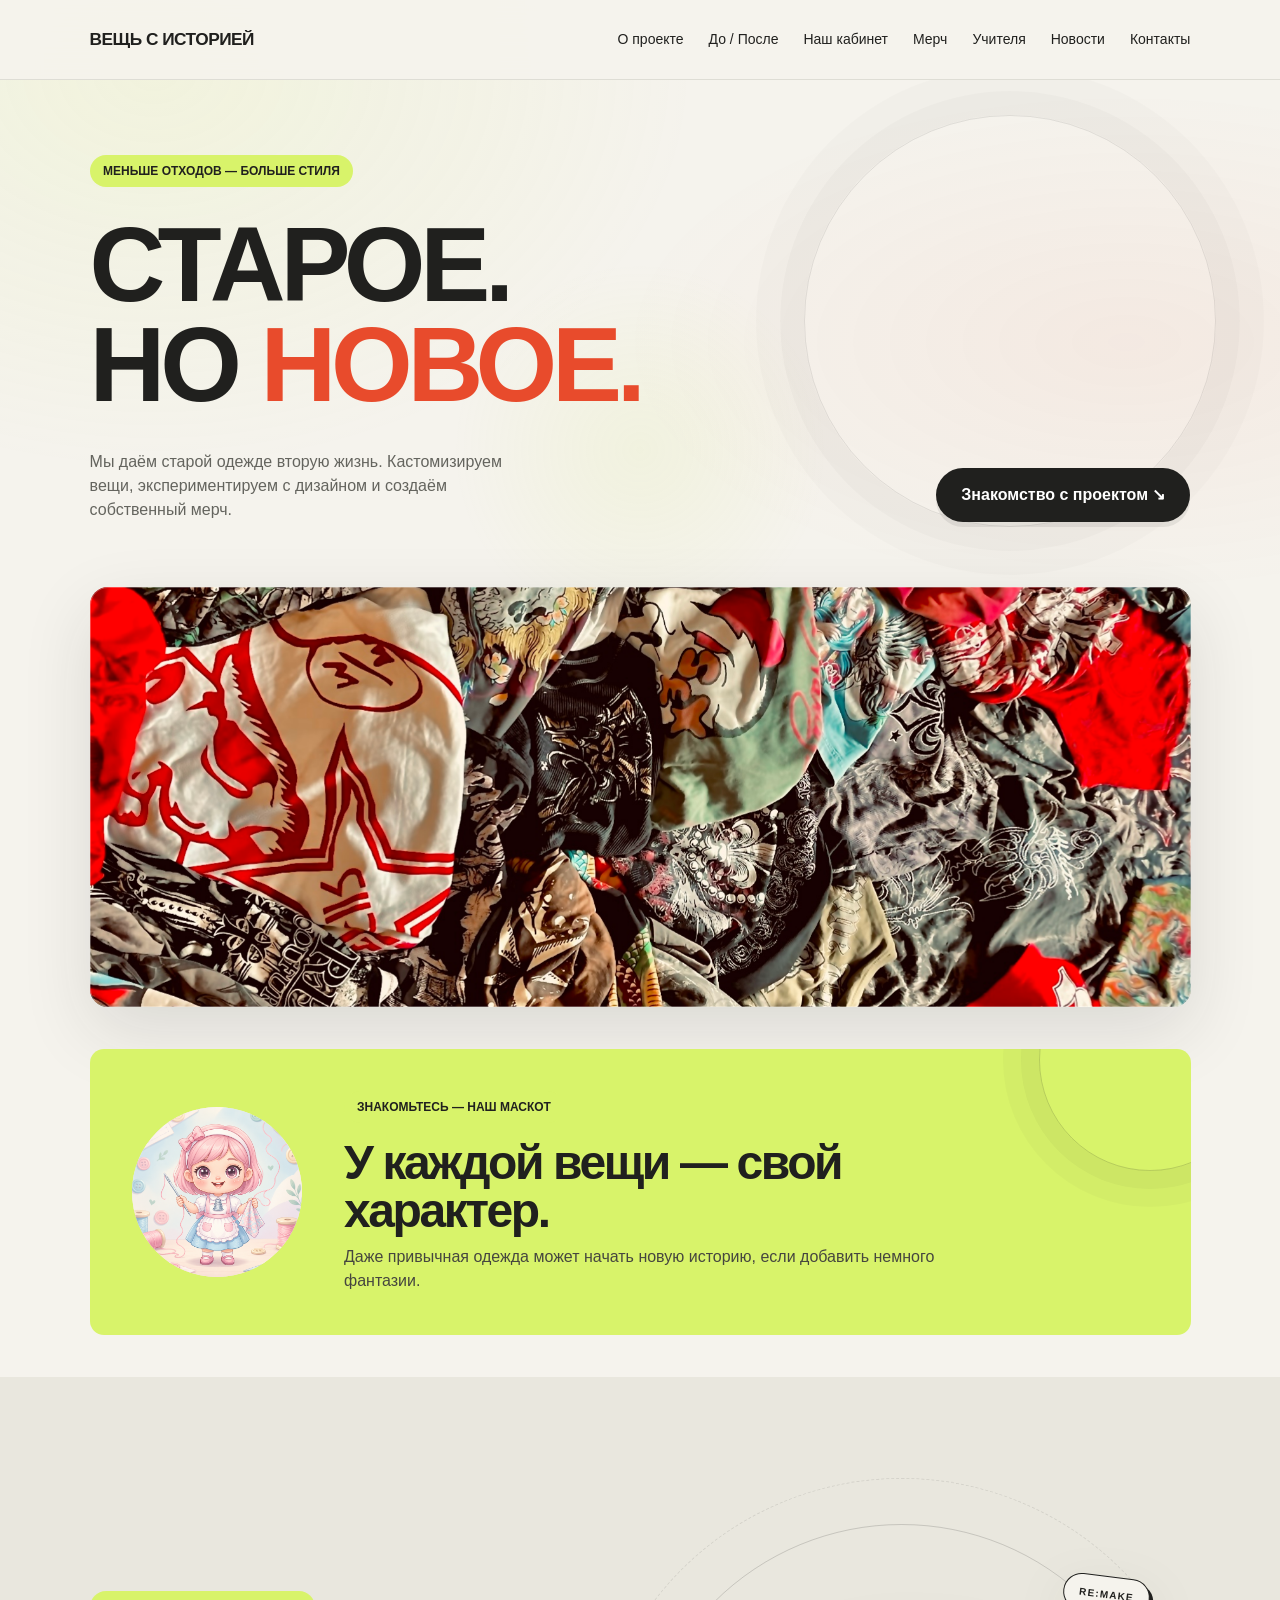
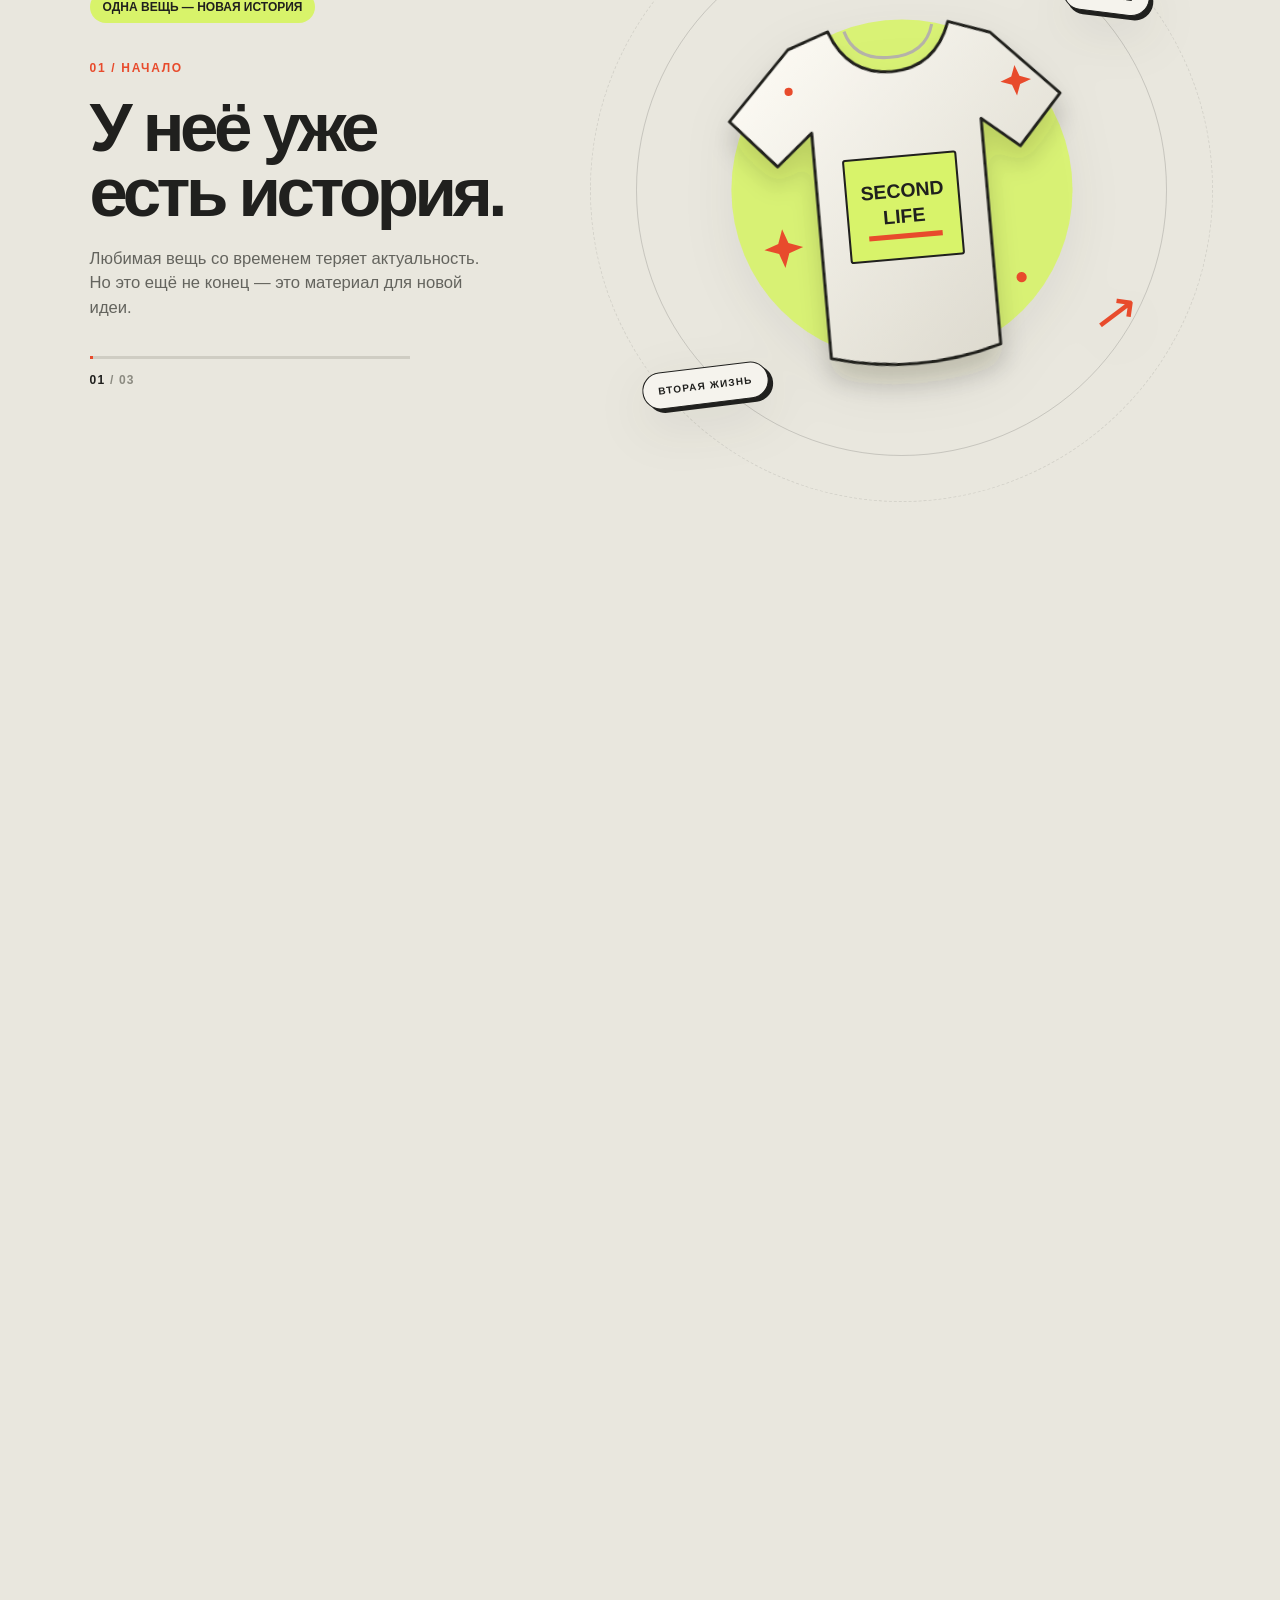
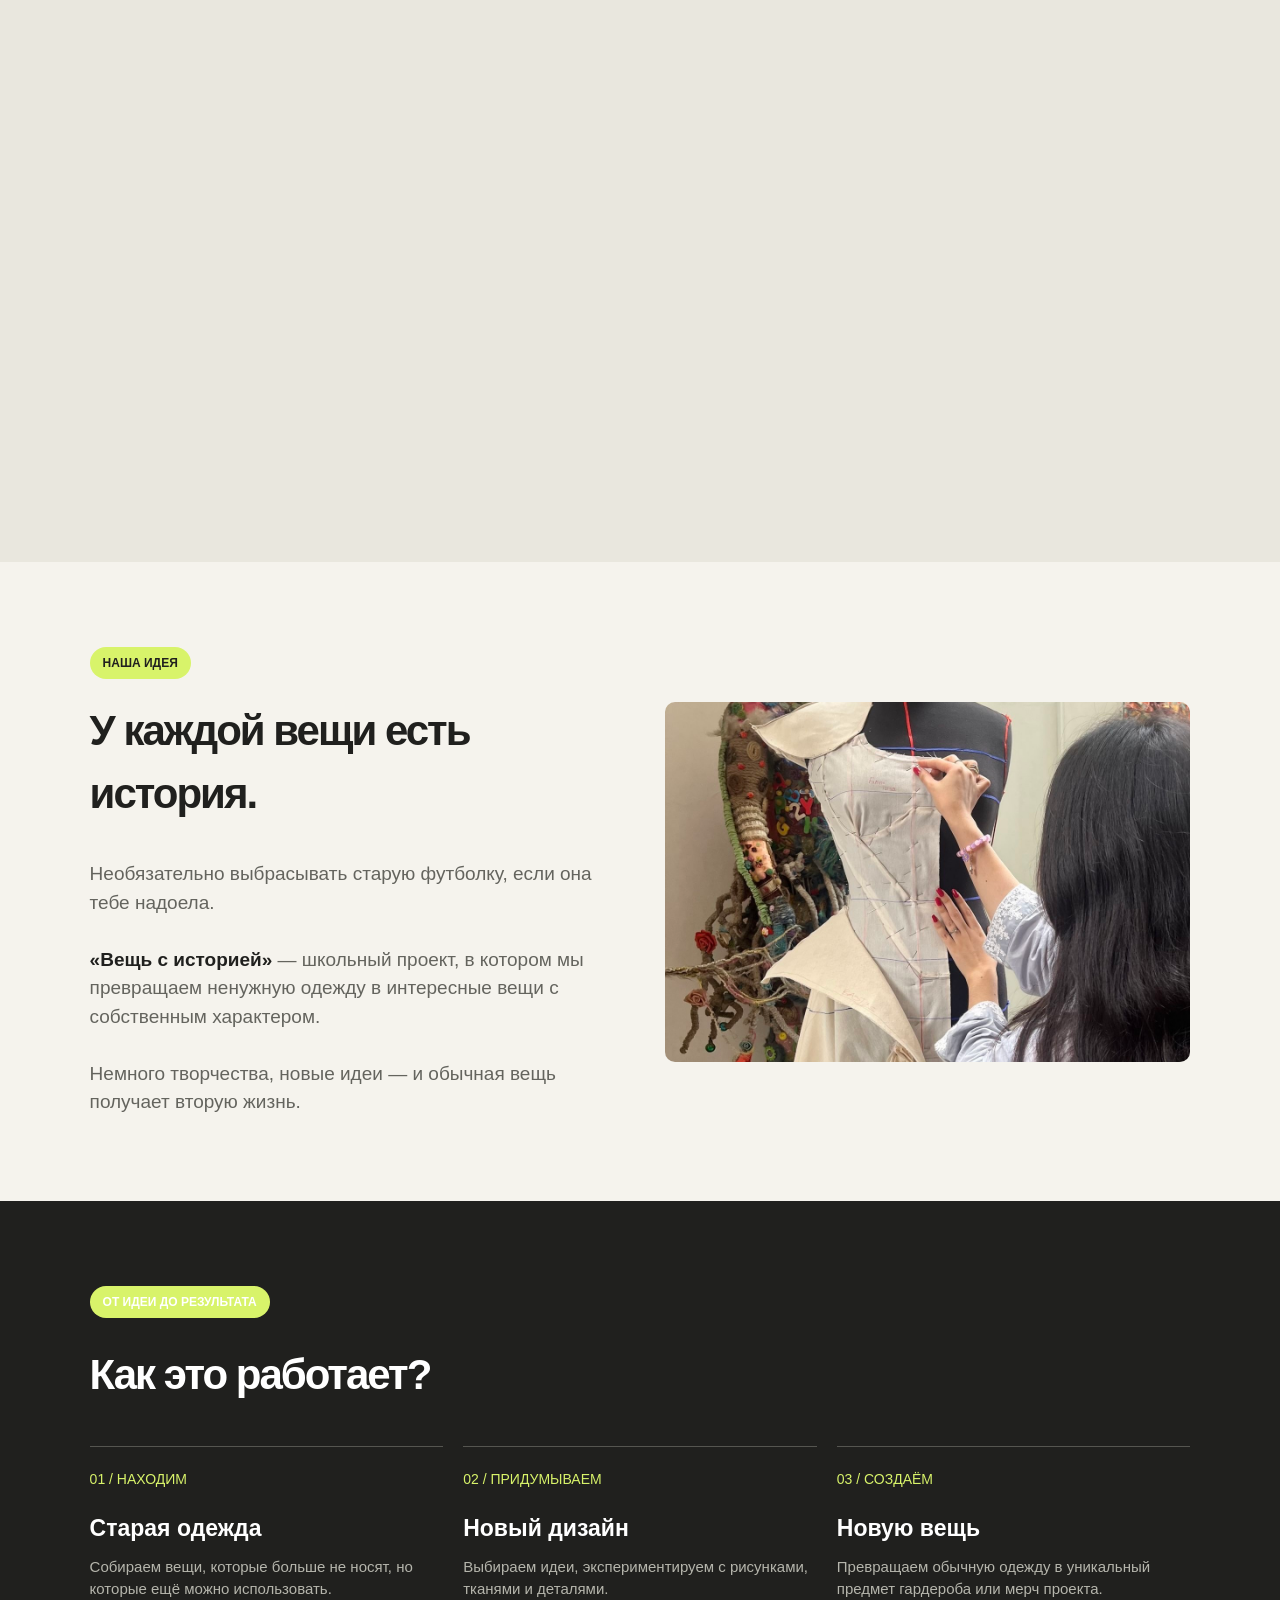
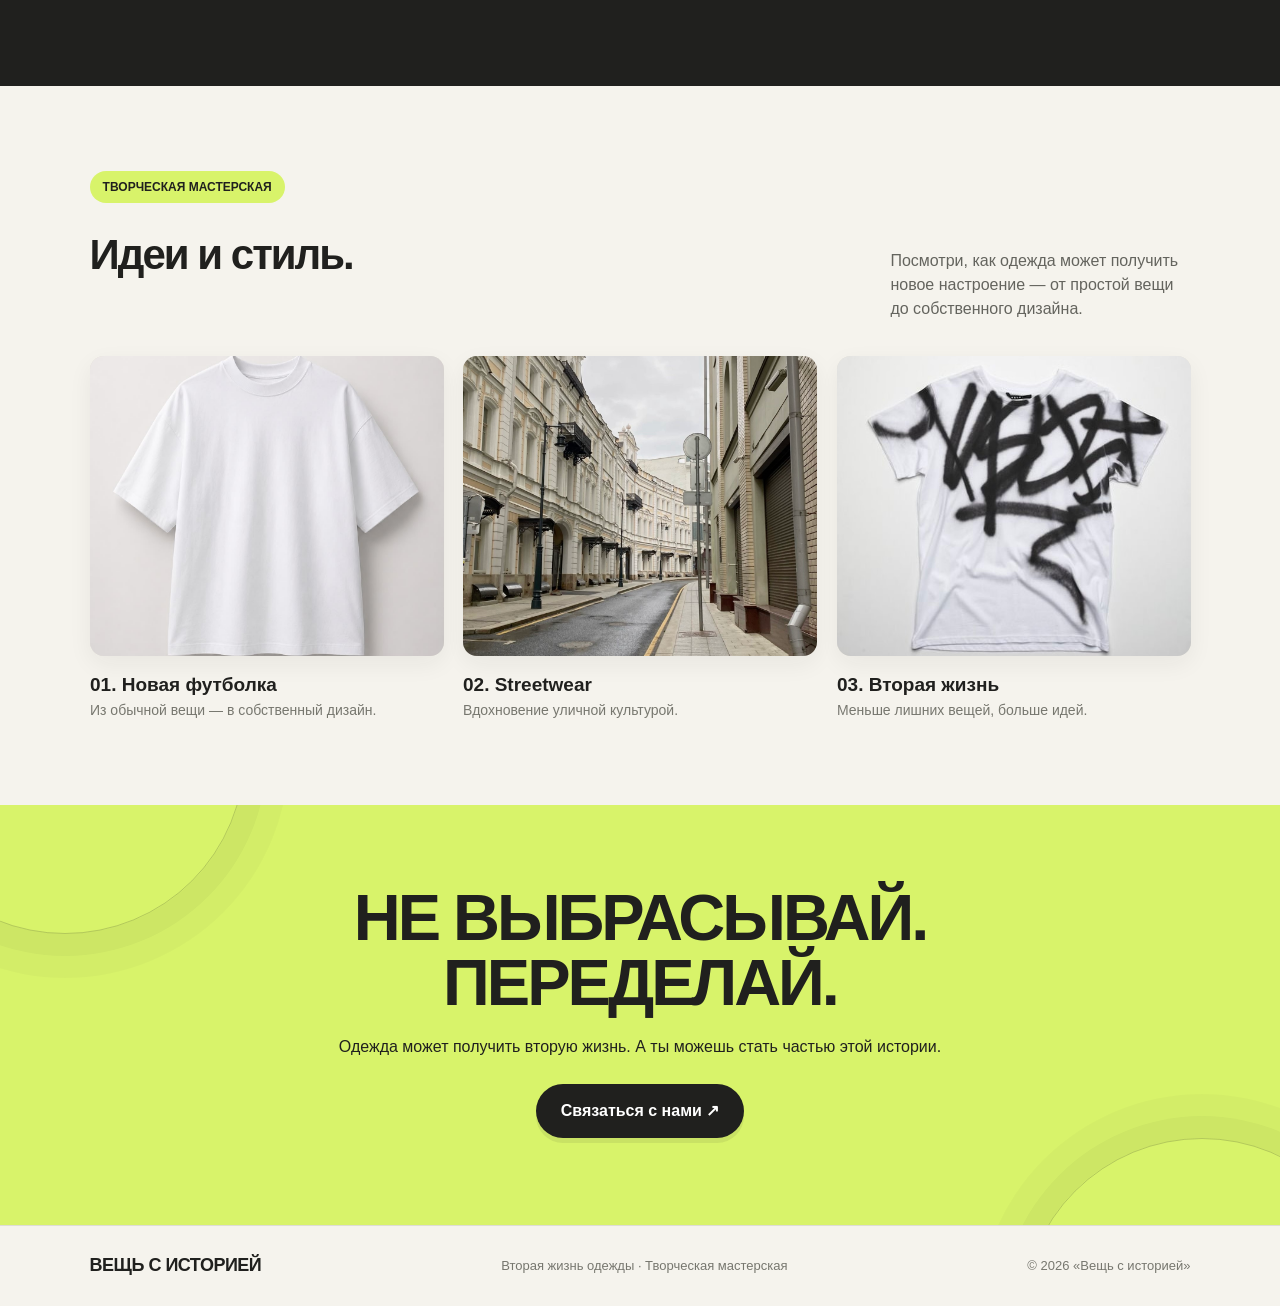
==== commit 359d2296: "Rename studio navigation link" ====
--- a/index.html
+++ b/index.html
@@ -1,7 +1,7 @@
 <!doctype html>
 <html lang="ru"><head><meta charset="utf-8"><meta name="viewport" content="width=device-width,initial-scale=1"><meta name="theme-color" content="#f5f3ed"><title>Вещь с историей — школьный проект</title><link rel="stylesheet" href="css/style.css"></head>
 <body><div class="scroll-progress" aria-hidden="true"></div><header class="site-header"><div class="logo"><a href="index.html" aria-label="Вещь с историей — главная">ВЕЩЬ С ИСТОРИЕЙ</a></div><nav class="navlinks" aria-label="Главная навигация">
-<a href="about.html">О проекте</a><a href="works.html">До / После</a><a href="space.html">Студия 3D</a><a href="merch.html">Мерч</a><a href="teachers.html">Учителя</a><a href="news.html">Новости</a><a href="contacts.html">Контакты</a>
+<a href="about.html">О проекте</a><a href="works.html">До / После</a><a href="space.html">Наш кабинет</a><a href="merch.html">Мерч</a><a href="teachers.html">Учителя</a><a href="news.html">Новости</a><a href="contacts.html">Контакты</a>
 </nav></header><main>
     
     <!-- ГЛАВНЫЙ ЭКРАН -->
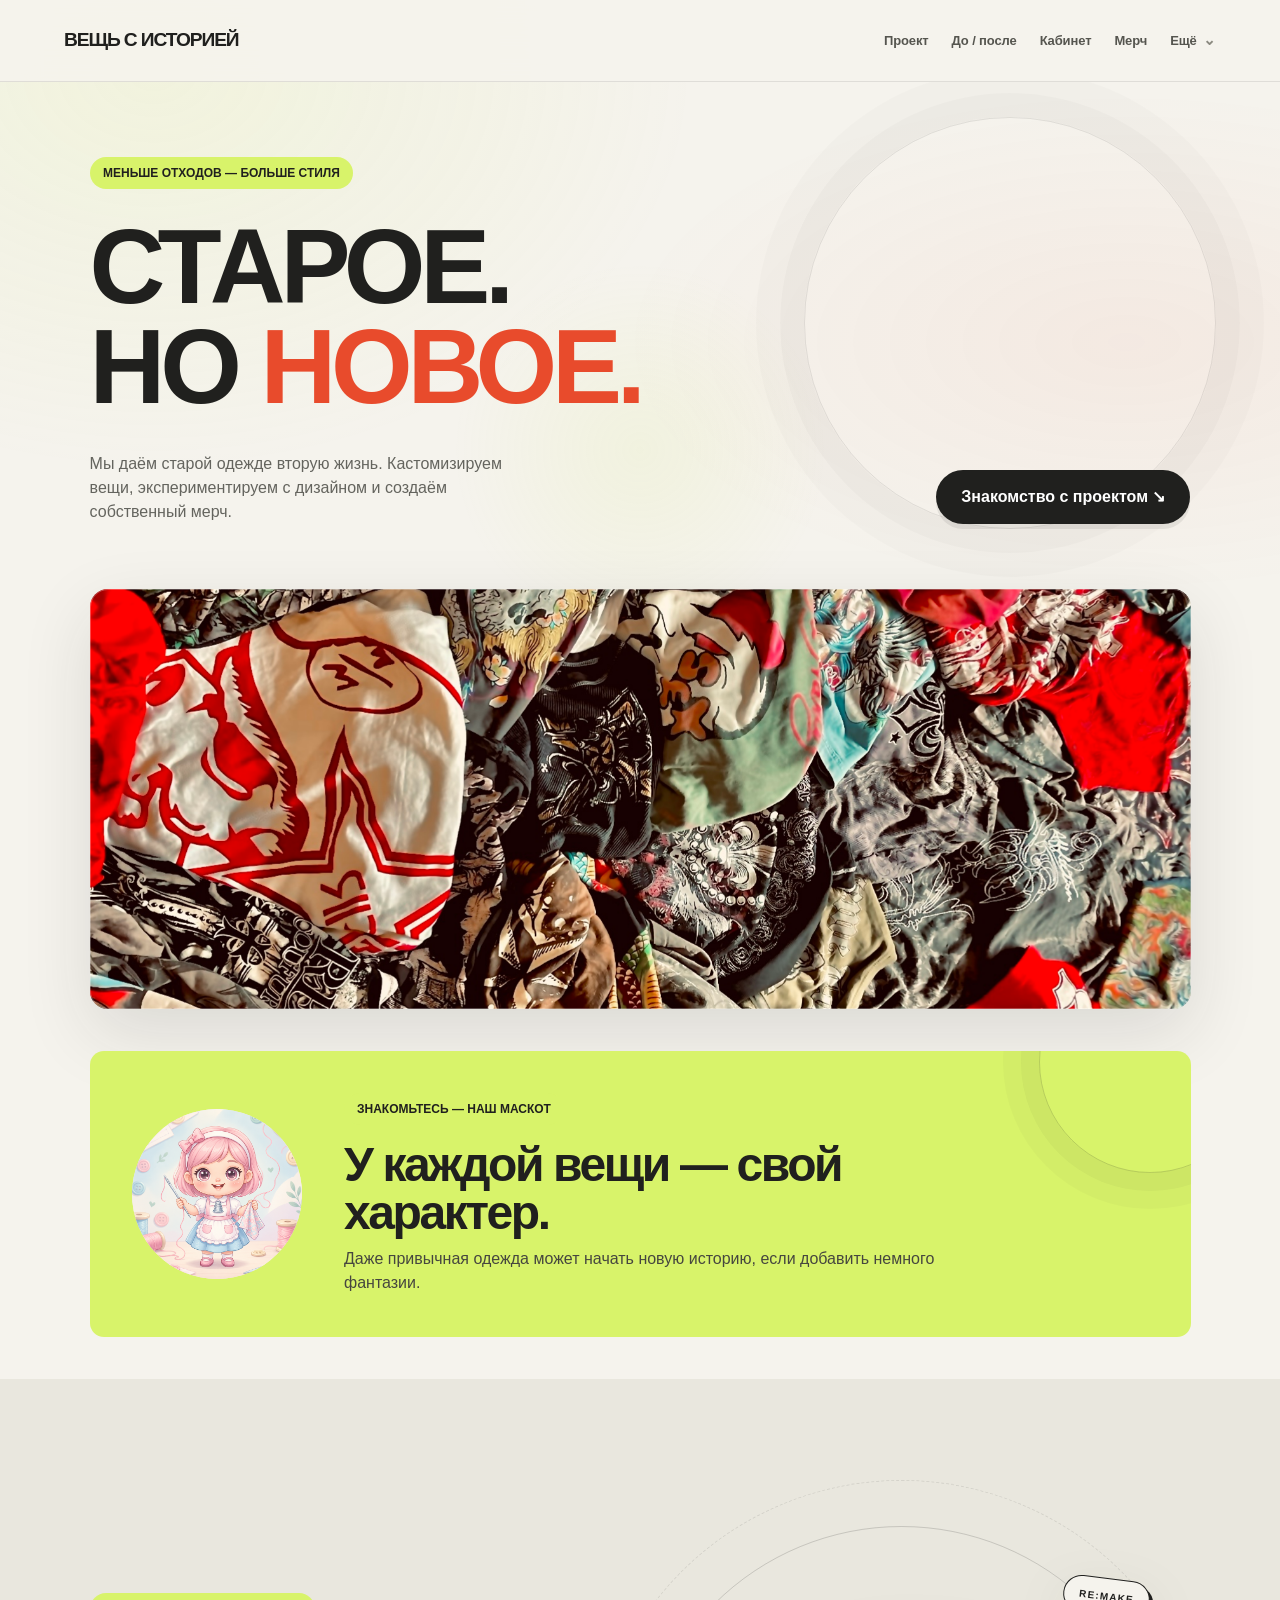
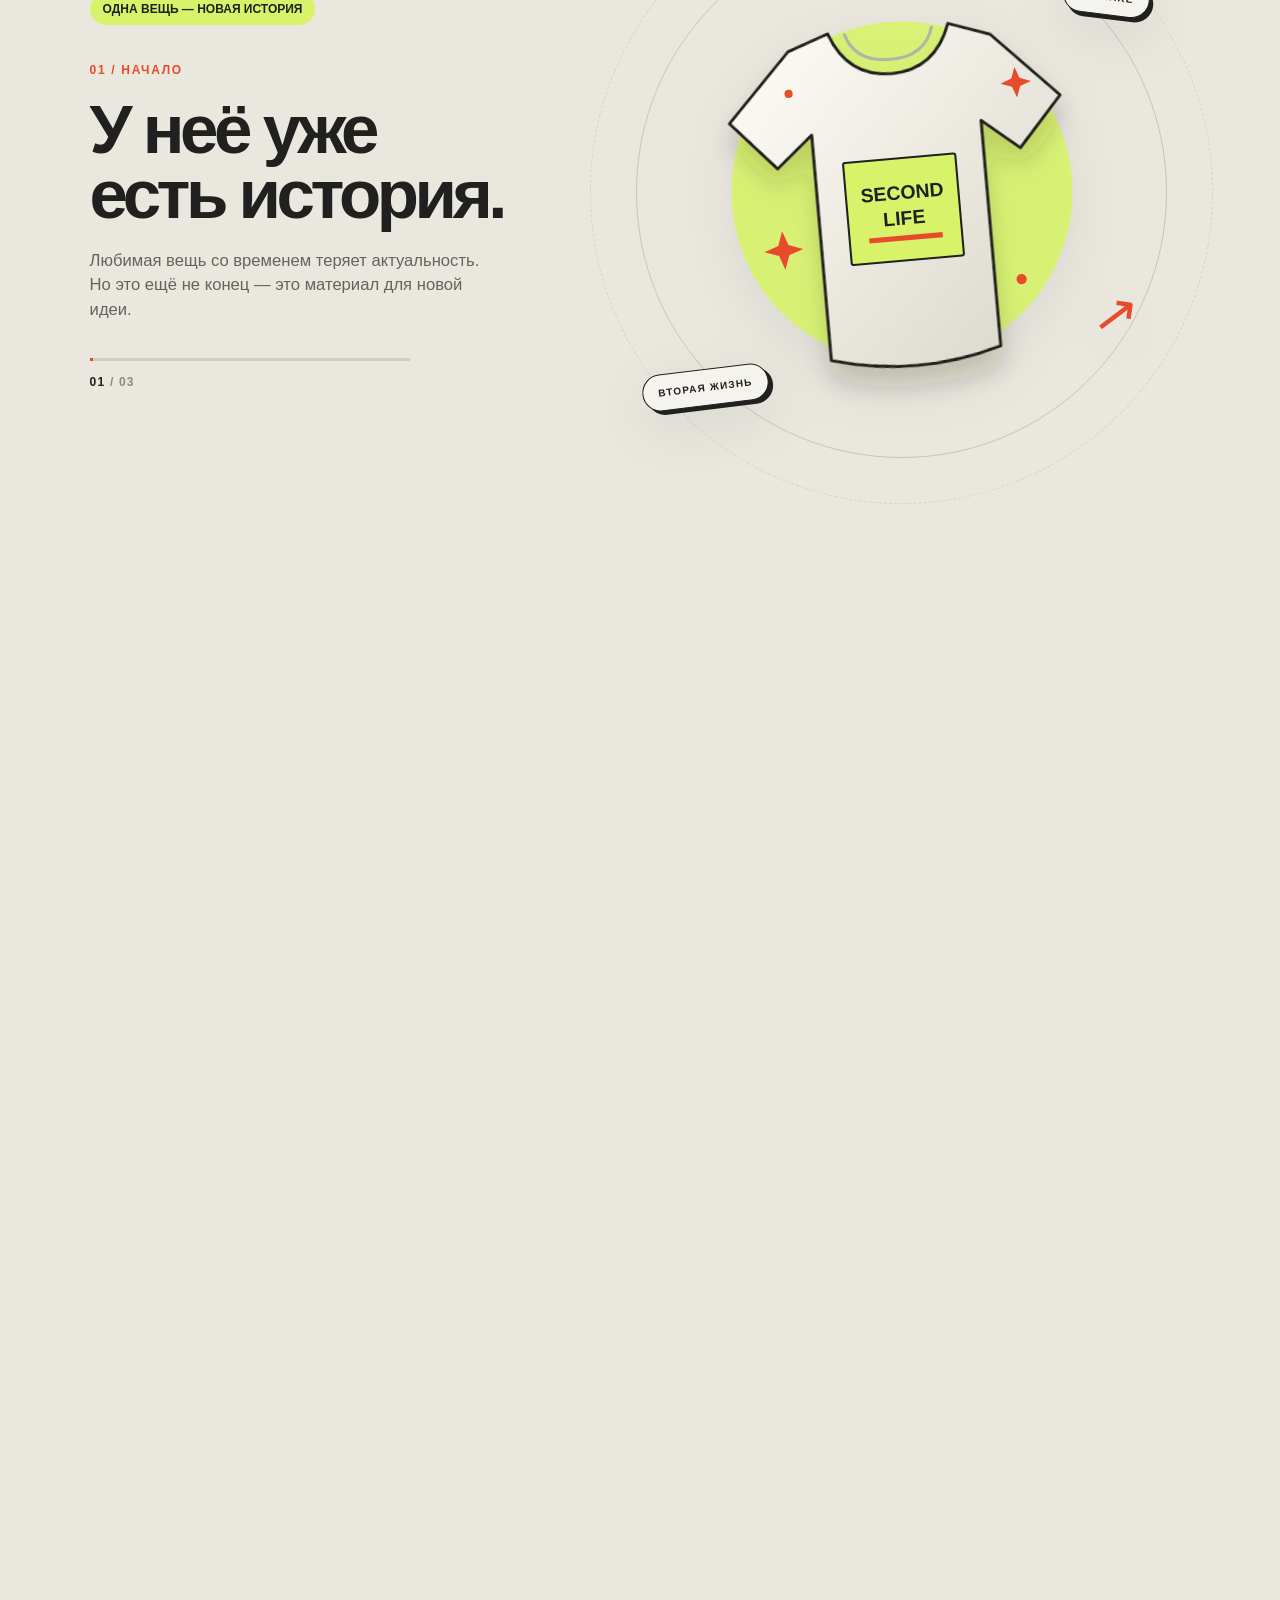
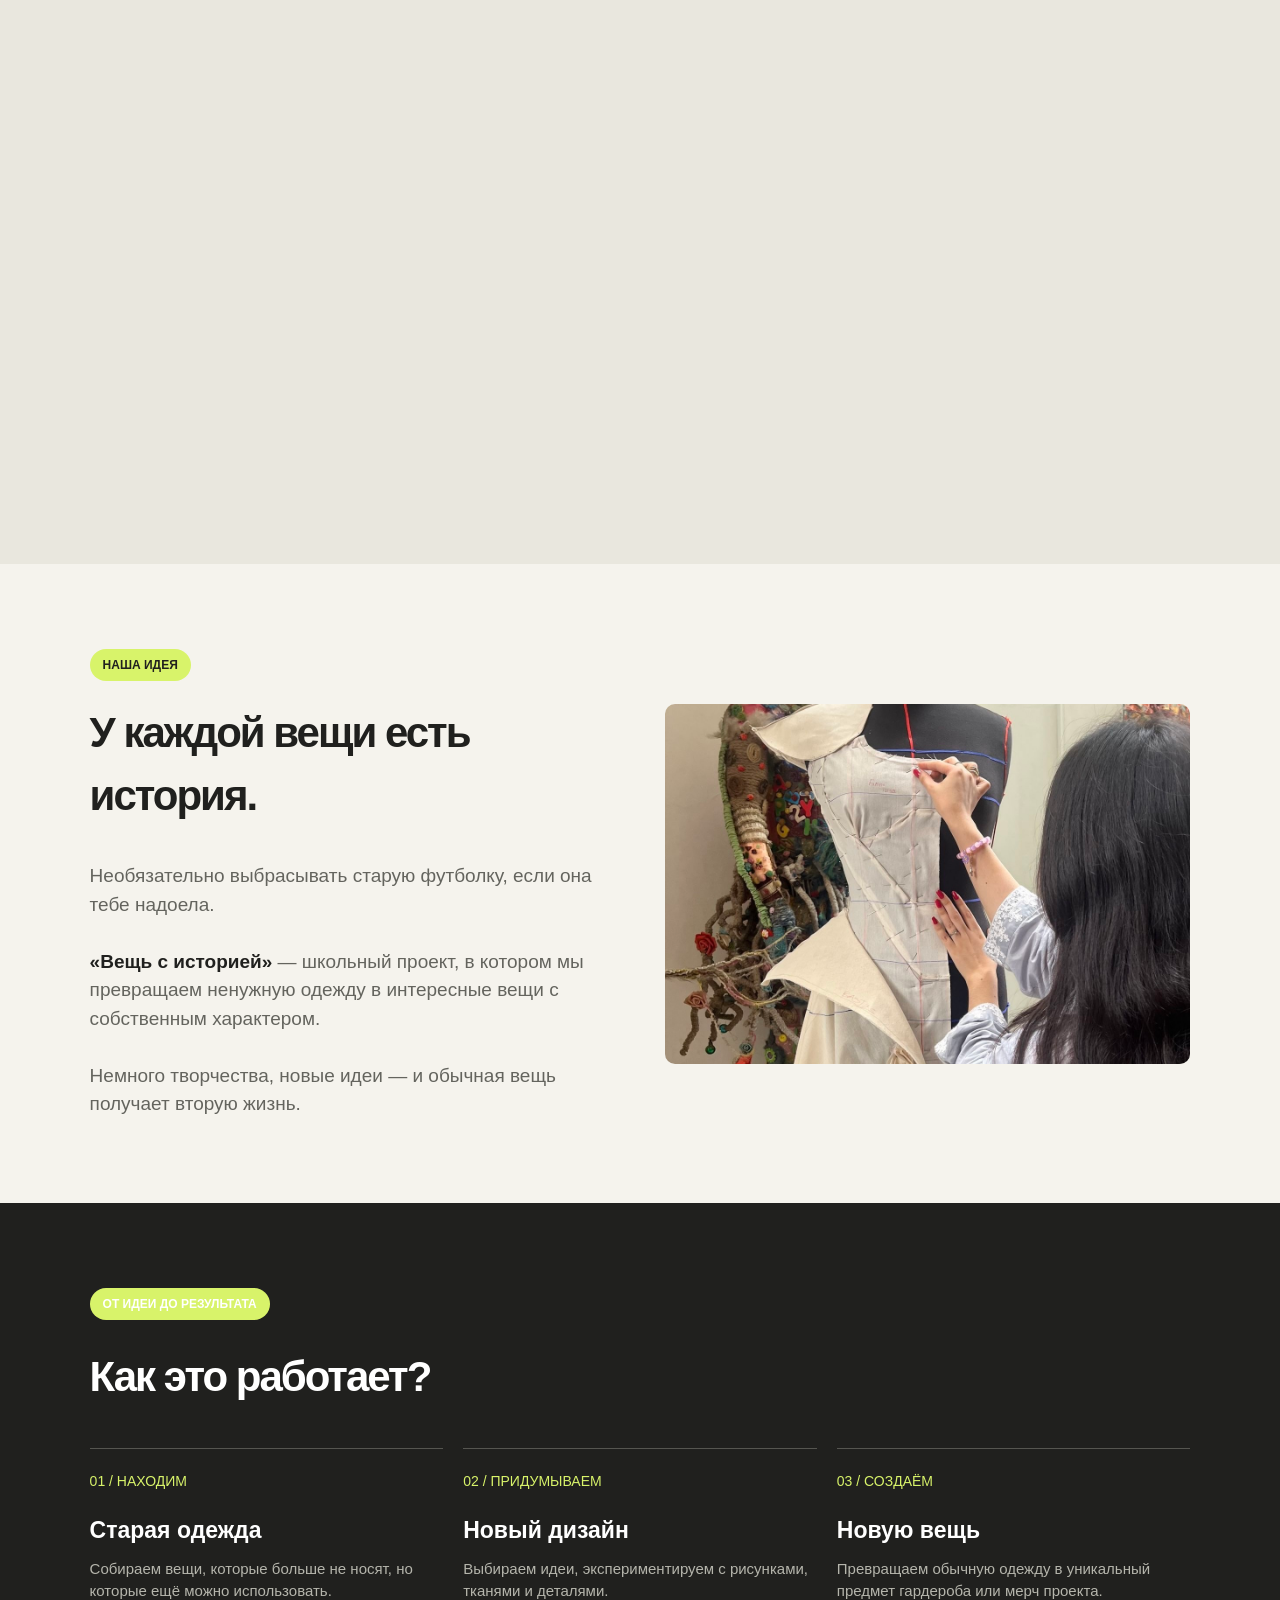
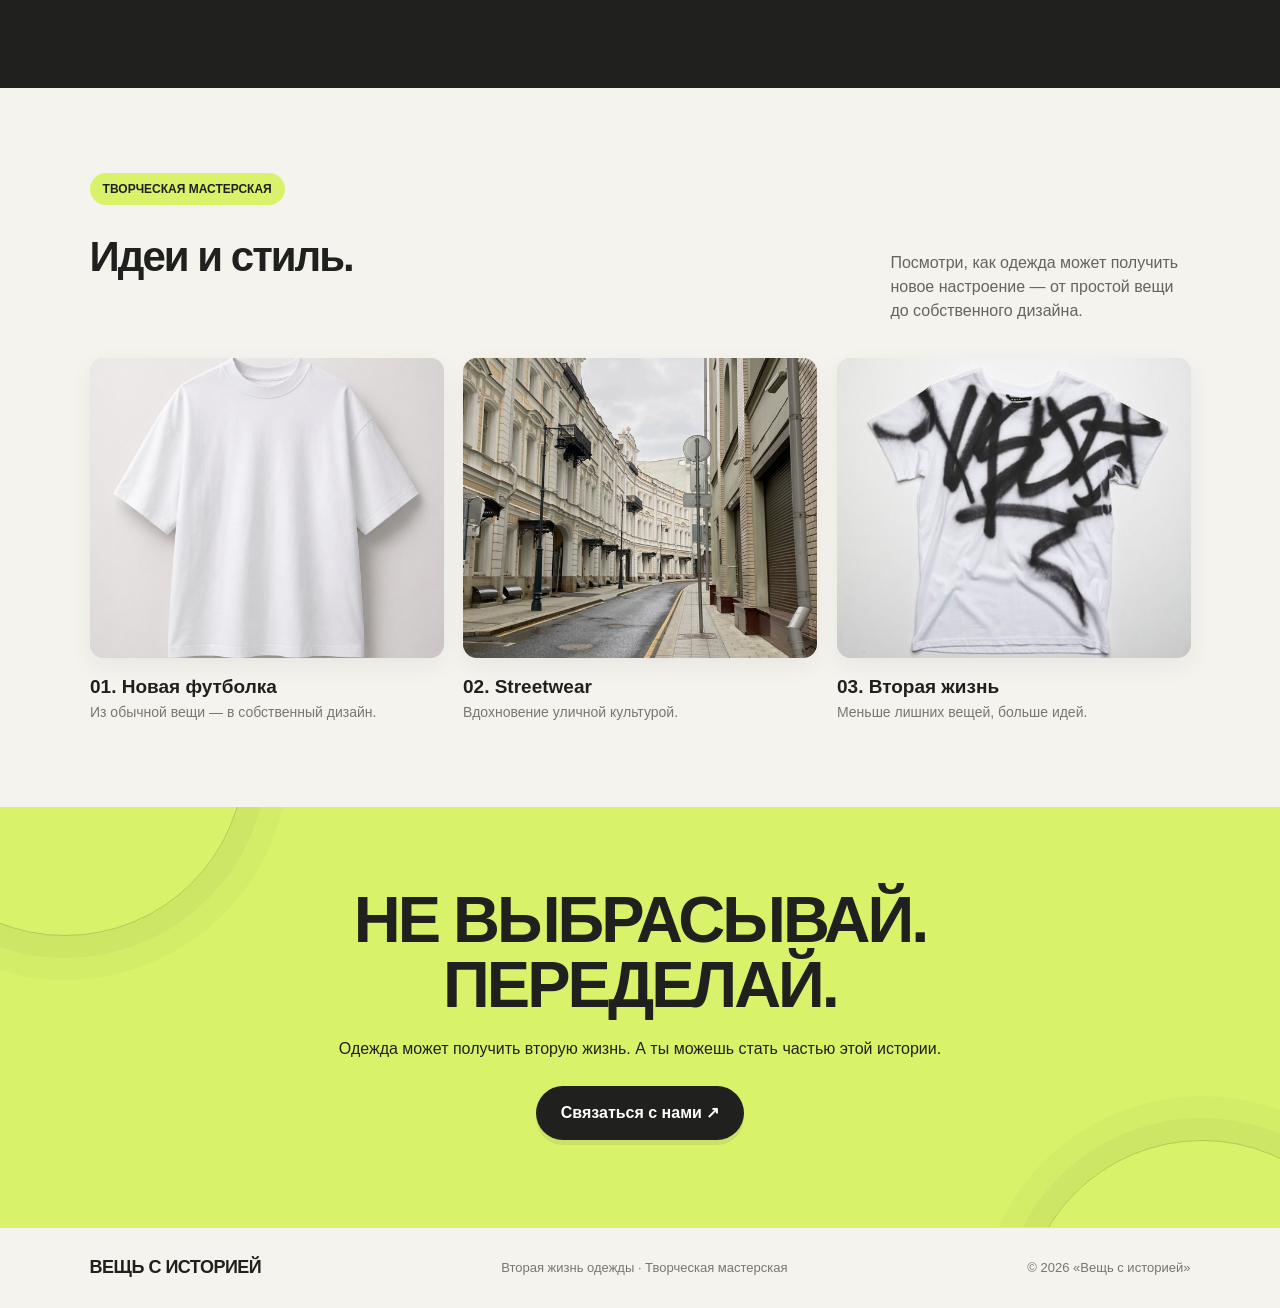
==== commit 032cc977: "Refine compact site navigation" ====
--- a/index.html
+++ b/index.html
@@ -1,7 +1,41 @@
 <!doctype html>
-<html lang="ru"><head><meta charset="utf-8"><meta name="viewport" content="width=device-width,initial-scale=1"><meta name="theme-color" content="#f5f3ed"><title>Вещь с историей — школьный проект</title><link rel="stylesheet" href="css/style.css"></head>
+<html lang="ru"><head><meta charset="utf-8"><meta name="viewport" content="width=device-width,initial-scale=1"><meta name="theme-color" content="#f5f3ed"><title>Вещь с историей — школьный проект</title><link rel="stylesheet" href="css/style.css"><style>
+/* Навигация: компактная редакционная шапка */
+header.site-header{min-height:82px;padding:16px clamp(20px,5vw,76px);gap:32px;border-bottom:1px solid rgba(32,32,30,.10);transition:padding .25s ease,background .25s ease,box-shadow .25s ease}
+header.site-header.is-scrolled{padding-top:11px;padding-bottom:11px;background:rgba(245,243,237,.94);box-shadow:0 8px 28px rgba(32,32,30,.055)}
+.site-header .logo{font-size:clamp(17px,1.5vw,22px);letter-spacing:-1.1px;line-height:1.05}
+.site-header .logo a{color:inherit;text-decoration:none}
+.site-header .navlinks{display:flex;align-items:center;justify-content:flex-end;gap:clamp(12px,1.8vw,27px);flex-wrap:nowrap}
+.site-header .navlinks>a,.site-header .nav-more>summary{font-size:13px;font-weight:600;letter-spacing:-.01em;color:#55554f;text-decoration:none;white-space:nowrap;padding:10px 0;cursor:pointer;list-style:none;position:relative;transition:color .2s ease}
+.site-header .nav-more>summary::-webkit-details-marker{display:none}
+.site-header .nav-more>summary span{font-size:15px;margin-left:3px;color:#8b8a80}
+.site-header .navlinks>a:after,.site-header .nav-more>summary:after{content:"";position:absolute;left:0;right:100%;bottom:4px;height:1.5px;background:#e84b2c;transition:right .25s ease}
+.site-header .navlinks>a:hover,.site-header .nav-more>summary:hover,.site-header .navlinks a[aria-current=page]{color:#20201e}
+.site-header .navlinks>a:hover:after,.site-header .navlinks>a[aria-current=page]:after,.site-header .nav-more>summary:hover:after{right:0}
+.nav-more{position:relative}
+.nav-dropdown{position:absolute;right:-14px;top:calc(100% + 12px);min-width:168px;padding:8px;background:#fffefa;border:1px solid #e6e3d9;border-radius:13px;box-shadow:0 16px 44px rgba(32,32,30,.12);display:grid;gap:2px;z-index:50}
+.nav-dropdown a{display:block;padding:11px 12px;border-radius:8px;color:#55554f;text-decoration:none;font-size:13px;white-space:nowrap;transition:background .2s,color .2s}
+.nav-dropdown a:hover,.nav-dropdown a[aria-current=page]{background:#f1efe7;color:#20201e}
+@media(max-width:850px){
+ header.site-header{align-items:center;gap:14px;padding:14px 5%;flex-wrap:wrap}
+ .site-header .navlinks{width:100%;justify-content:flex-start;gap:18px;overflow:visible;flex-wrap:wrap}
+ .site-header .navlinks>a,.site-header .nav-more>summary{font-size:12px;padding:5px 0}
+ .nav-dropdown{left:0;right:auto;top:calc(100% + 8px)}
+}
+@media(max-width:480px){
+ .site-header .logo{font-size:17px}
+ .site-header .navlinks{gap:8px 17px}
+}
+@media(prefers-reduced-motion:reduce){.site-header,.site-header *{transition:none!important}}
+</style></head>
 <body><div class="scroll-progress" aria-hidden="true"></div><header class="site-header"><div class="logo"><a href="index.html" aria-label="Вещь с историей — главная">ВЕЩЬ С ИСТОРИЕЙ</a></div><nav class="navlinks" aria-label="Главная навигация">
-<a href="about.html">О проекте</a><a href="works.html">До / После</a><a href="space.html">Наш кабинет</a><a href="merch.html">Мерч</a><a href="teachers.html">Учителя</a><a href="news.html">Новости</a><a href="contacts.html">Контакты</a>
+<a href="about.html">Проект</a>
+<a href="works.html">До / после</a>
+<a href="space.html">Кабинет</a>
+<a href="merch.html">Мерч</a>
+<details class="nav-more"><summary>Ещё <span aria-hidden="true">⌄</span></summary><div class="nav-dropdown">
+<a href="teachers.html">Учителя</a><a href="news.html">Новости</a><a href="contacts.html">Контакты</a>
+</div></details>
 </nav></header><main>
     
     <!-- ГЛАВНЫЙ ЭКРАН -->
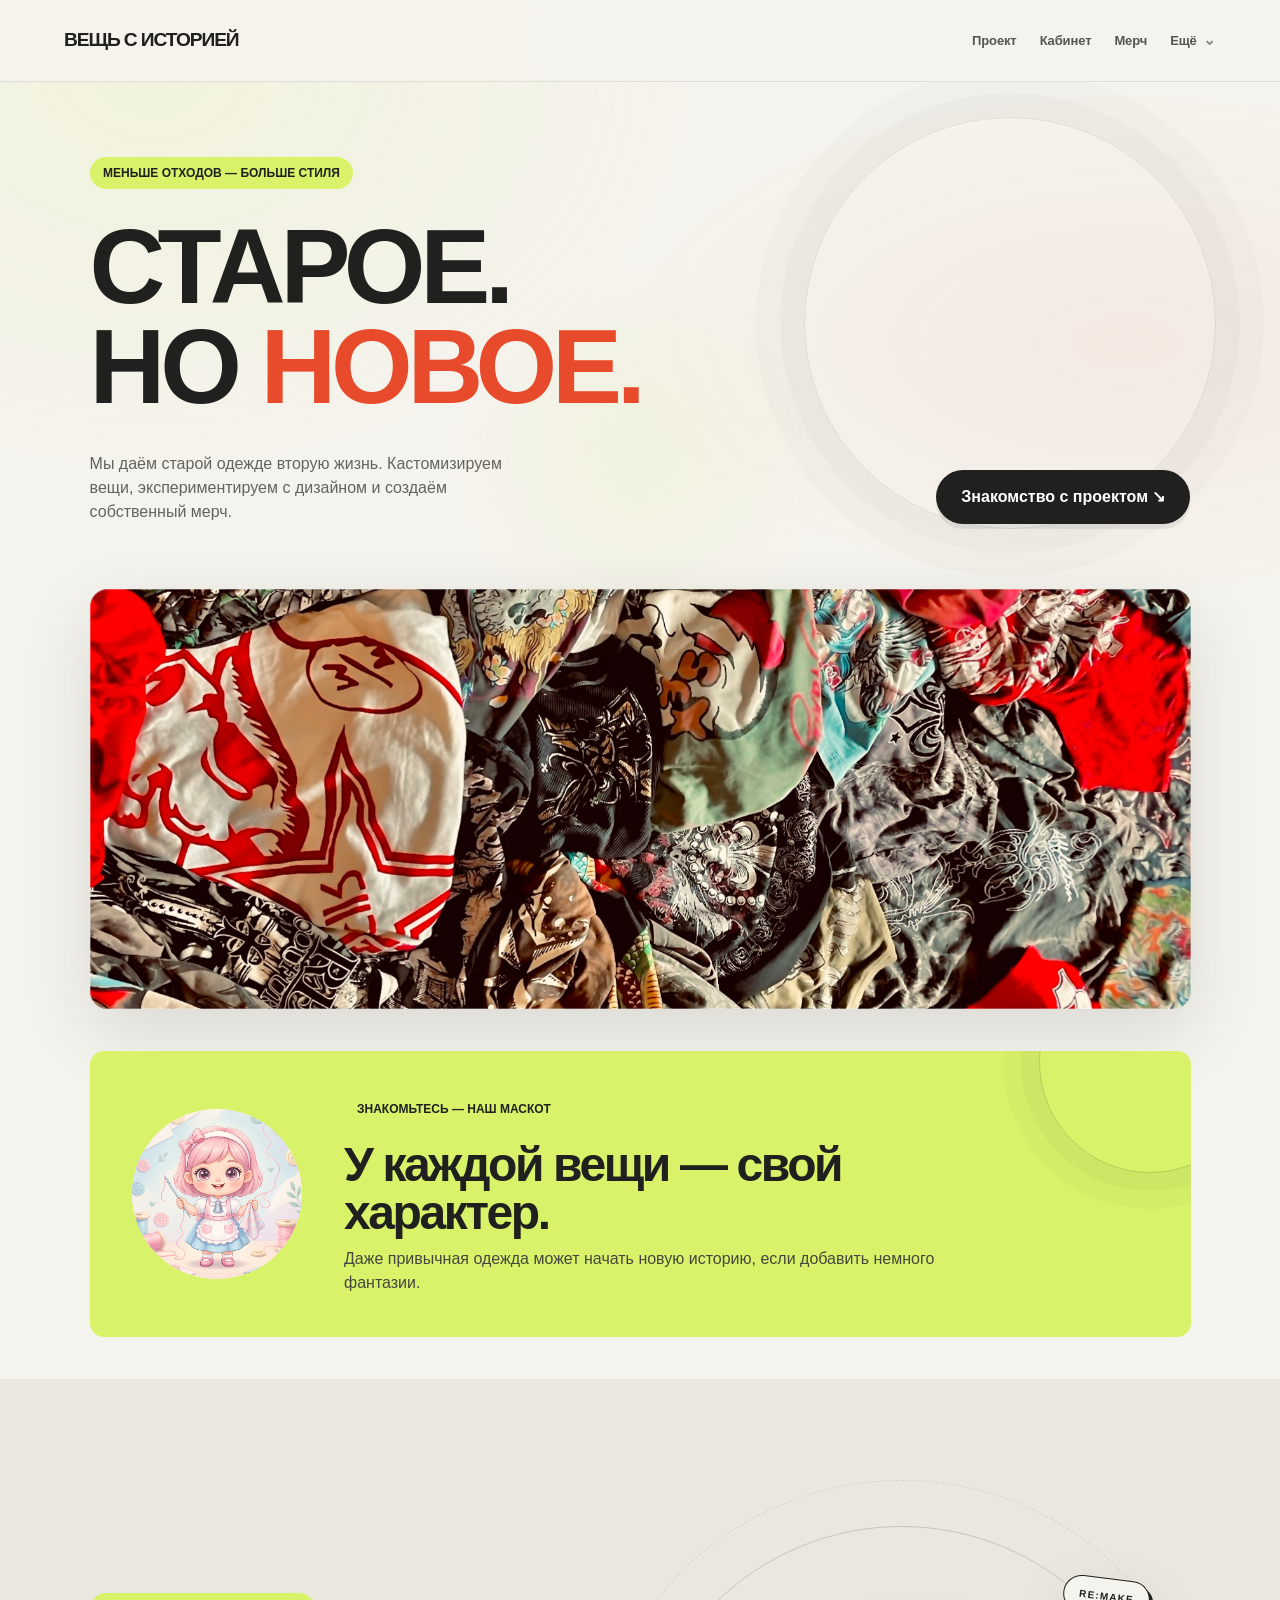
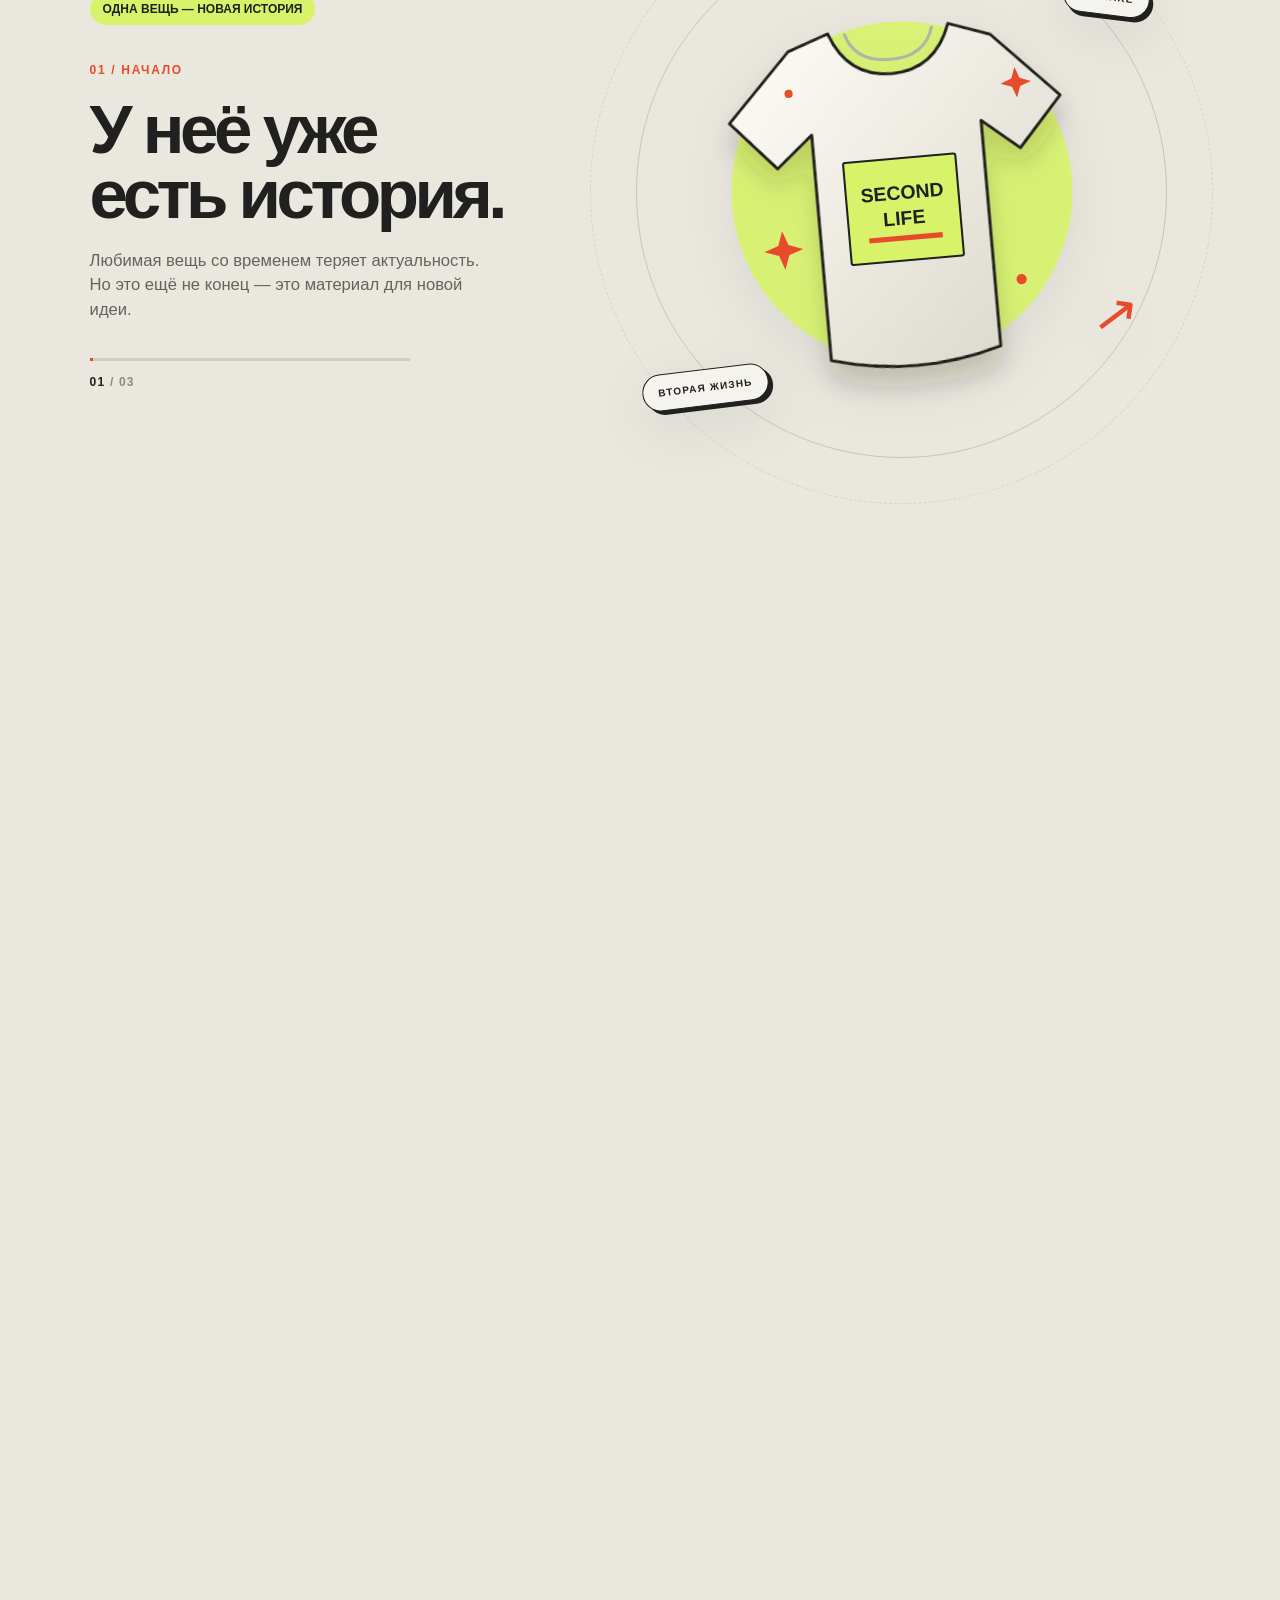
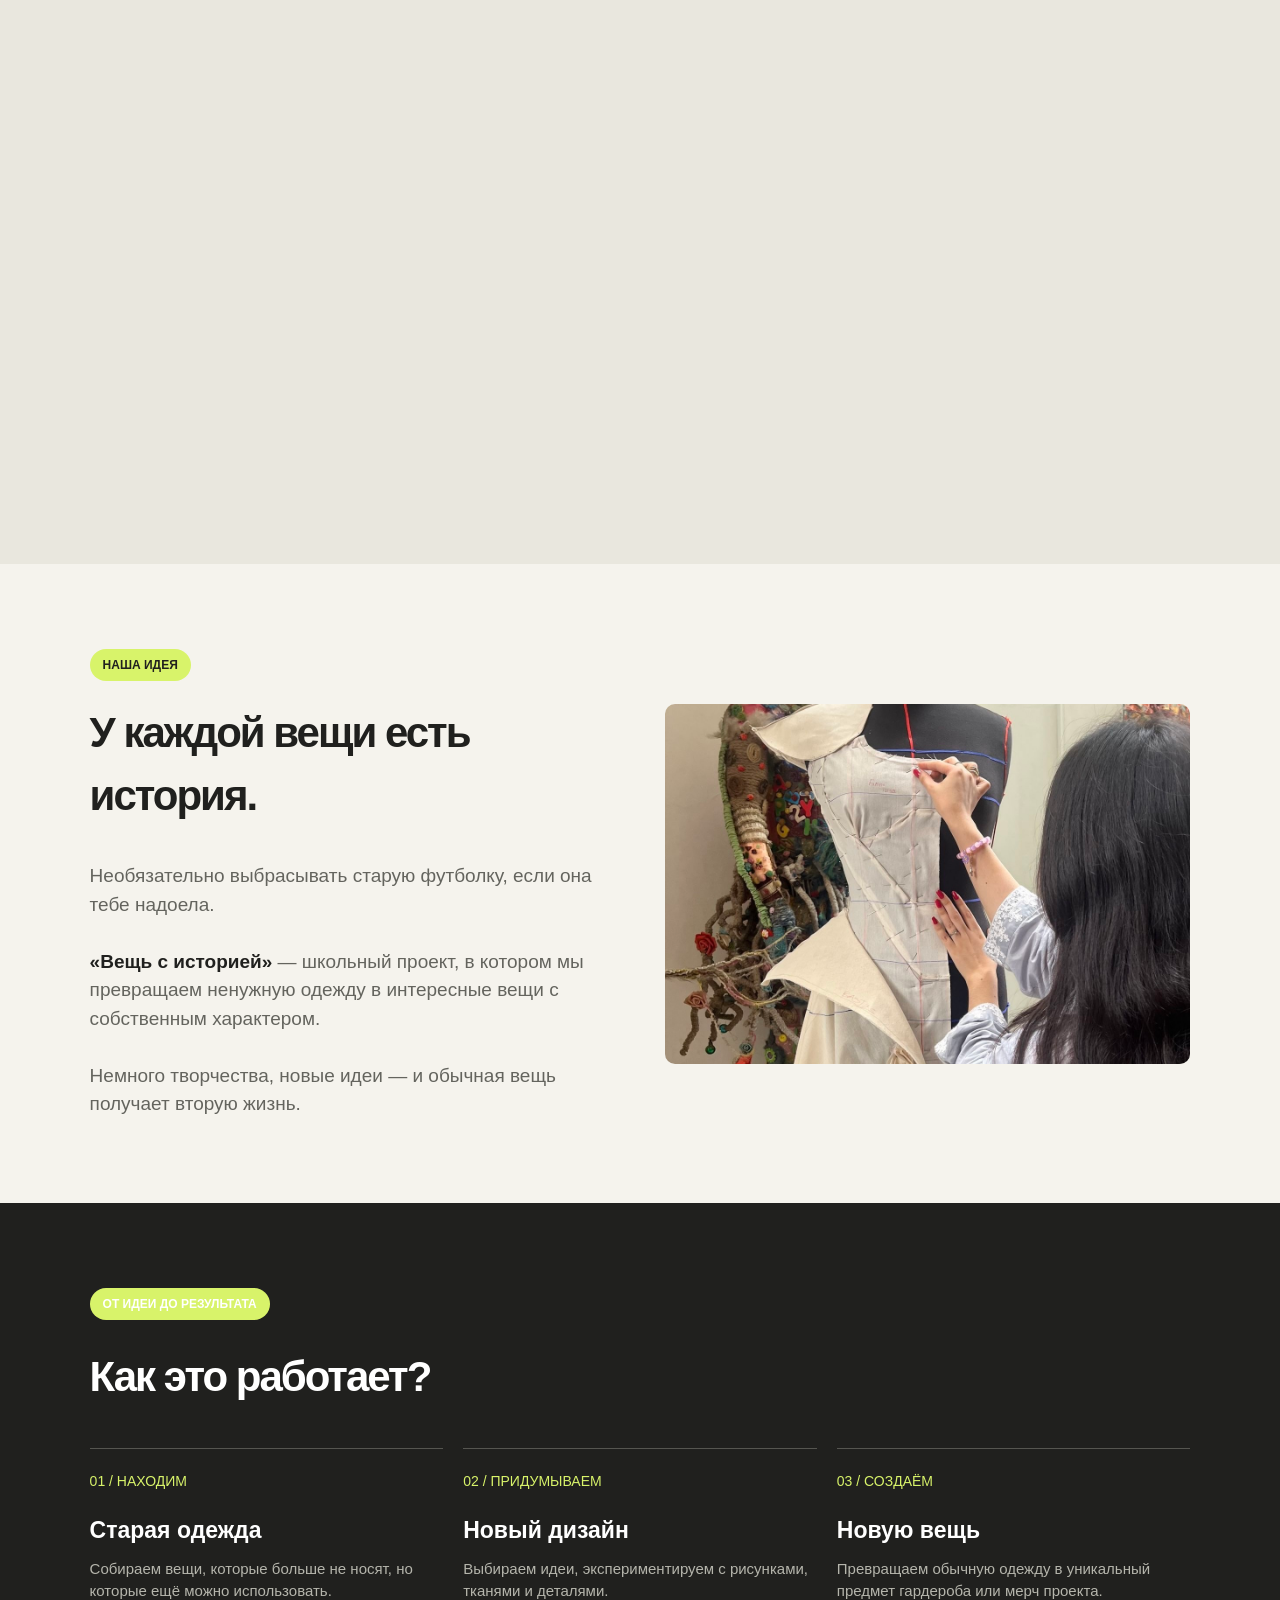
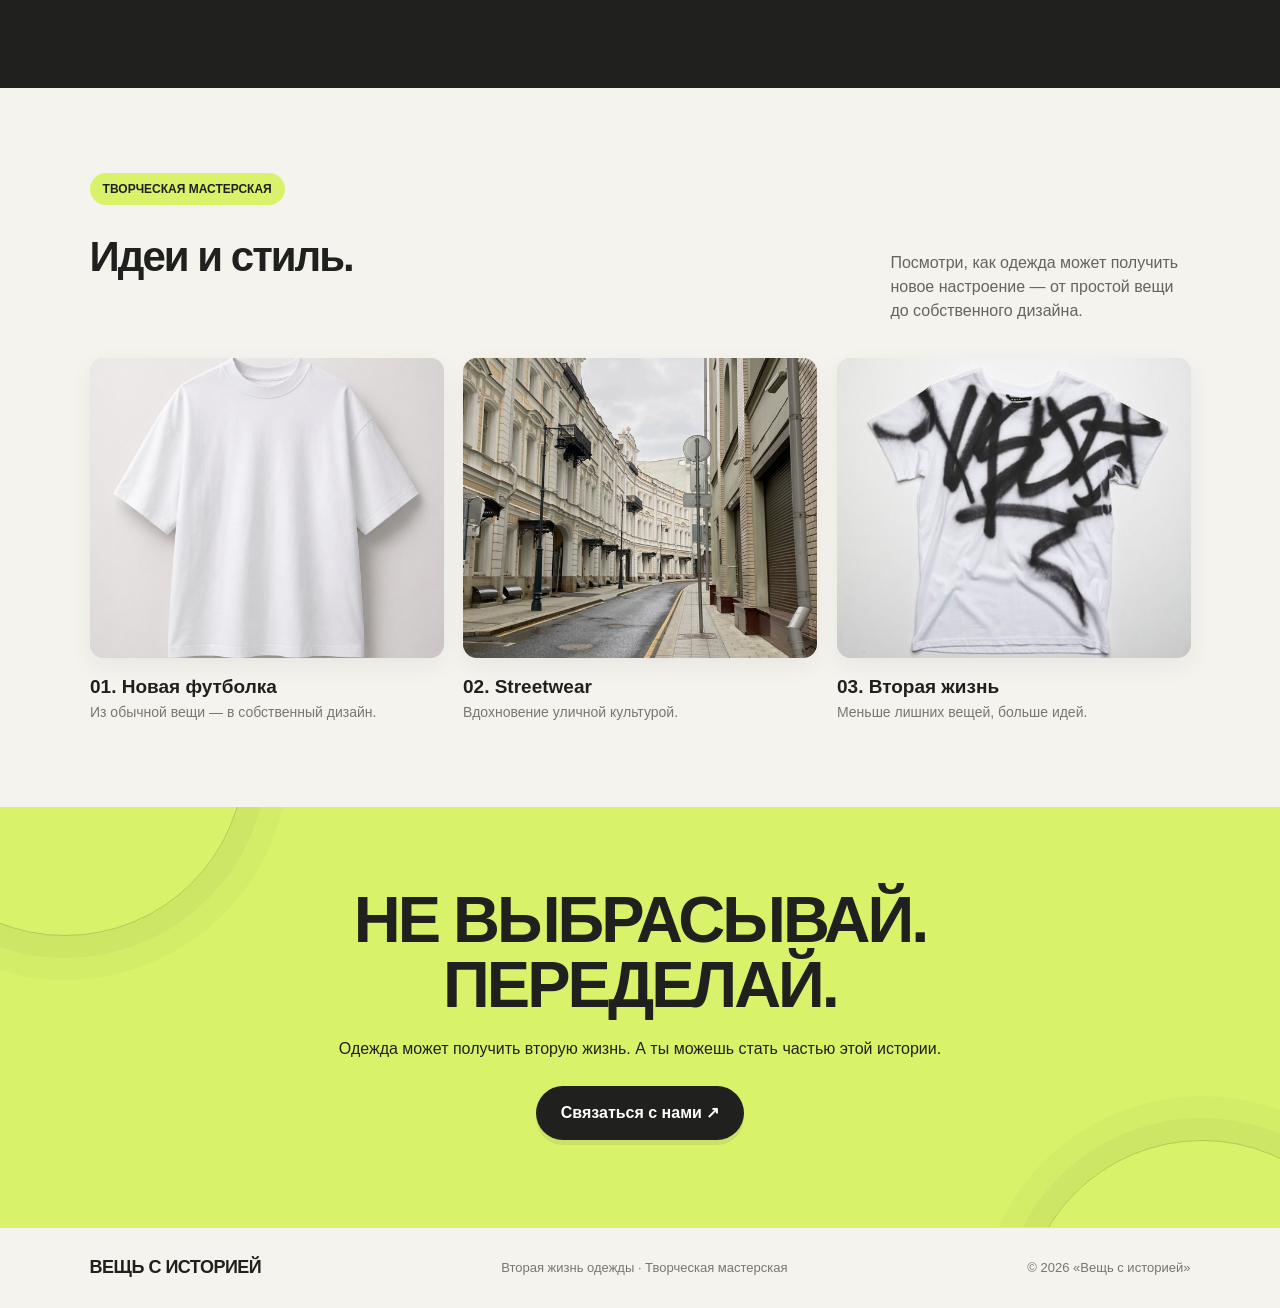
==== commit a85000a1: "Move before-after comparison into merch catalog" ====
--- a/index.html
+++ b/index.html
@@ -1,36 +1,7 @@
 <!doctype html>
-<html lang="ru"><head><meta charset="utf-8"><meta name="viewport" content="width=device-width,initial-scale=1"><meta name="theme-color" content="#f5f3ed"><title>Вещь с историей — школьный проект</title><link rel="stylesheet" href="css/style.css"><style>
-/* Навигация: компактная редакционная шапка */
-header.site-header{min-height:82px;padding:16px clamp(20px,5vw,76px);gap:32px;border-bottom:1px solid rgba(32,32,30,.10);transition:padding .25s ease,background .25s ease,box-shadow .25s ease}
-header.site-header.is-scrolled{padding-top:11px;padding-bottom:11px;background:rgba(245,243,237,.94);box-shadow:0 8px 28px rgba(32,32,30,.055)}
-.site-header .logo{font-size:clamp(17px,1.5vw,22px);letter-spacing:-1.1px;line-height:1.05}
-.site-header .logo a{color:inherit;text-decoration:none}
-.site-header .navlinks{display:flex;align-items:center;justify-content:flex-end;gap:clamp(12px,1.8vw,27px);flex-wrap:nowrap}
-.site-header .navlinks>a,.site-header .nav-more>summary{font-size:13px;font-weight:600;letter-spacing:-.01em;color:#55554f;text-decoration:none;white-space:nowrap;padding:10px 0;cursor:pointer;list-style:none;position:relative;transition:color .2s ease}
-.site-header .nav-more>summary::-webkit-details-marker{display:none}
-.site-header .nav-more>summary span{font-size:15px;margin-left:3px;color:#8b8a80}
-.site-header .navlinks>a:after,.site-header .nav-more>summary:after{content:"";position:absolute;left:0;right:100%;bottom:4px;height:1.5px;background:#e84b2c;transition:right .25s ease}
-.site-header .navlinks>a:hover,.site-header .nav-more>summary:hover,.site-header .navlinks a[aria-current=page]{color:#20201e}
-.site-header .navlinks>a:hover:after,.site-header .navlinks>a[aria-current=page]:after,.site-header .nav-more>summary:hover:after{right:0}
-.nav-more{position:relative}
-.nav-dropdown{position:absolute;right:-14px;top:calc(100% + 12px);min-width:168px;padding:8px;background:#fffefa;border:1px solid #e6e3d9;border-radius:13px;box-shadow:0 16px 44px rgba(32,32,30,.12);display:grid;gap:2px;z-index:50}
-.nav-dropdown a{display:block;padding:11px 12px;border-radius:8px;color:#55554f;text-decoration:none;font-size:13px;white-space:nowrap;transition:background .2s,color .2s}
-.nav-dropdown a:hover,.nav-dropdown a[aria-current=page]{background:#f1efe7;color:#20201e}
-@media(max-width:850px){
- header.site-header{align-items:center;gap:14px;padding:14px 5%;flex-wrap:wrap}
- .site-header .navlinks{width:100%;justify-content:flex-start;gap:18px;overflow:visible;flex-wrap:wrap}
- .site-header .navlinks>a,.site-header .nav-more>summary{font-size:12px;padding:5px 0}
- .nav-dropdown{left:0;right:auto;top:calc(100% + 8px)}
-}
-@media(max-width:480px){
- .site-header .logo{font-size:17px}
- .site-header .navlinks{gap:8px 17px}
-}
-@media(prefers-reduced-motion:reduce){.site-header,.site-header *{transition:none!important}}
-</style></head>
+<html lang="ru"><head><meta charset="utf-8"><meta name="viewport" content="width=device-width,initial-scale=1"><meta name="theme-color" content="#f5f3ed"><title>Вещь с историей — школьный проект</title><link rel="stylesheet" href="css/style.css"></head>
 <body><div class="scroll-progress" aria-hidden="true"></div><header class="site-header"><div class="logo"><a href="index.html" aria-label="Вещь с историей — главная">ВЕЩЬ С ИСТОРИЕЙ</a></div><nav class="navlinks" aria-label="Главная навигация">
 <a href="about.html">Проект</a>
-<a href="works.html">До / после</a>
 <a href="space.html">Кабинет</a>
 <a href="merch.html">Мерч</a>
 <details class="nav-more"><summary>Ещё <span aria-hidden="true">⌄</span></summary><div class="nav-dropdown">
--- a/css/style.css
+++ b/css/style.css
@@ -747,3 +747,32 @@
 
 .pointer-glow { z-index:0; }
 .site-header, main, .site-footer { position:relative; z-index:1; }
+
+
+/* Навигация: компактная редакционная шапка */
+header.site-header{min-height:82px;padding:16px clamp(20px,5vw,76px);gap:32px;border-bottom:1px solid rgba(32,32,30,.10);transition:padding .25s ease,background .25s ease,box-shadow .25s ease}
+header.site-header.is-scrolled{padding-top:11px;padding-bottom:11px;background:rgba(245,243,237,.94);box-shadow:0 8px 28px rgba(32,32,30,.055)}
+.site-header .logo{font-size:clamp(17px,1.5vw,22px);letter-spacing:-1.1px;line-height:1.05}
+.site-header .logo a{color:inherit;text-decoration:none}
+.site-header .navlinks{display:flex;align-items:center;justify-content:flex-end;gap:clamp(12px,1.8vw,27px);flex-wrap:nowrap}
+.site-header .navlinks>a,.site-header .nav-more>summary{font-size:13px;font-weight:600;letter-spacing:-.01em;color:#55554f;text-decoration:none;white-space:nowrap;padding:10px 0;cursor:pointer;list-style:none;position:relative;transition:color .2s ease}
+.site-header .nav-more>summary::-webkit-details-marker{display:none}
+.site-header .nav-more>summary span{font-size:15px;margin-left:3px;color:#8b8a80}
+.site-header .navlinks>a:after,.site-header .nav-more>summary:after{content:"";position:absolute;left:0;right:100%;bottom:4px;height:1.5px;background:#e84b2c;transition:right .25s ease}
+.site-header .navlinks>a:hover,.site-header .nav-more>summary:hover,.site-header .navlinks a[aria-current=page]{color:#20201e}
+.site-header .navlinks>a:hover:after,.site-header .navlinks>a[aria-current=page]:after,.site-header .nav-more>summary:hover:after{right:0}
+.nav-more{position:relative}
+.nav-dropdown{position:absolute;right:-14px;top:calc(100% + 12px);min-width:168px;padding:8px;background:#fffefa;border:1px solid #e6e3d9;border-radius:13px;box-shadow:0 16px 44px rgba(32,32,30,.12);display:grid;gap:2px;z-index:50}
+.nav-dropdown a{display:block;padding:11px 12px;border-radius:8px;color:#55554f;text-decoration:none;font-size:13px;white-space:nowrap;transition:background .2s,color .2s}
+.nav-dropdown a:hover,.nav-dropdown a[aria-current=page]{background:#f1efe7;color:#20201e}
+@media(max-width:850px){
+ header.site-header{align-items:center;gap:14px;padding:14px 5%;flex-wrap:wrap}
+ .site-header .navlinks{width:100%;justify-content:flex-start;gap:18px;overflow:visible;flex-wrap:wrap}
+ .site-header .navlinks>a,.site-header .nav-more>summary{font-size:12px;padding:5px 0}
+ .nav-dropdown{left:0;right:auto;top:calc(100% + 8px)}
+}
+@media(max-width:480px){
+ .site-header .logo{font-size:17px}
+ .site-header .navlinks{gap:8px 17px}
+}
+@media(prefers-reduced-motion:reduce){.site-header,.site-header *{transition:none!important}}
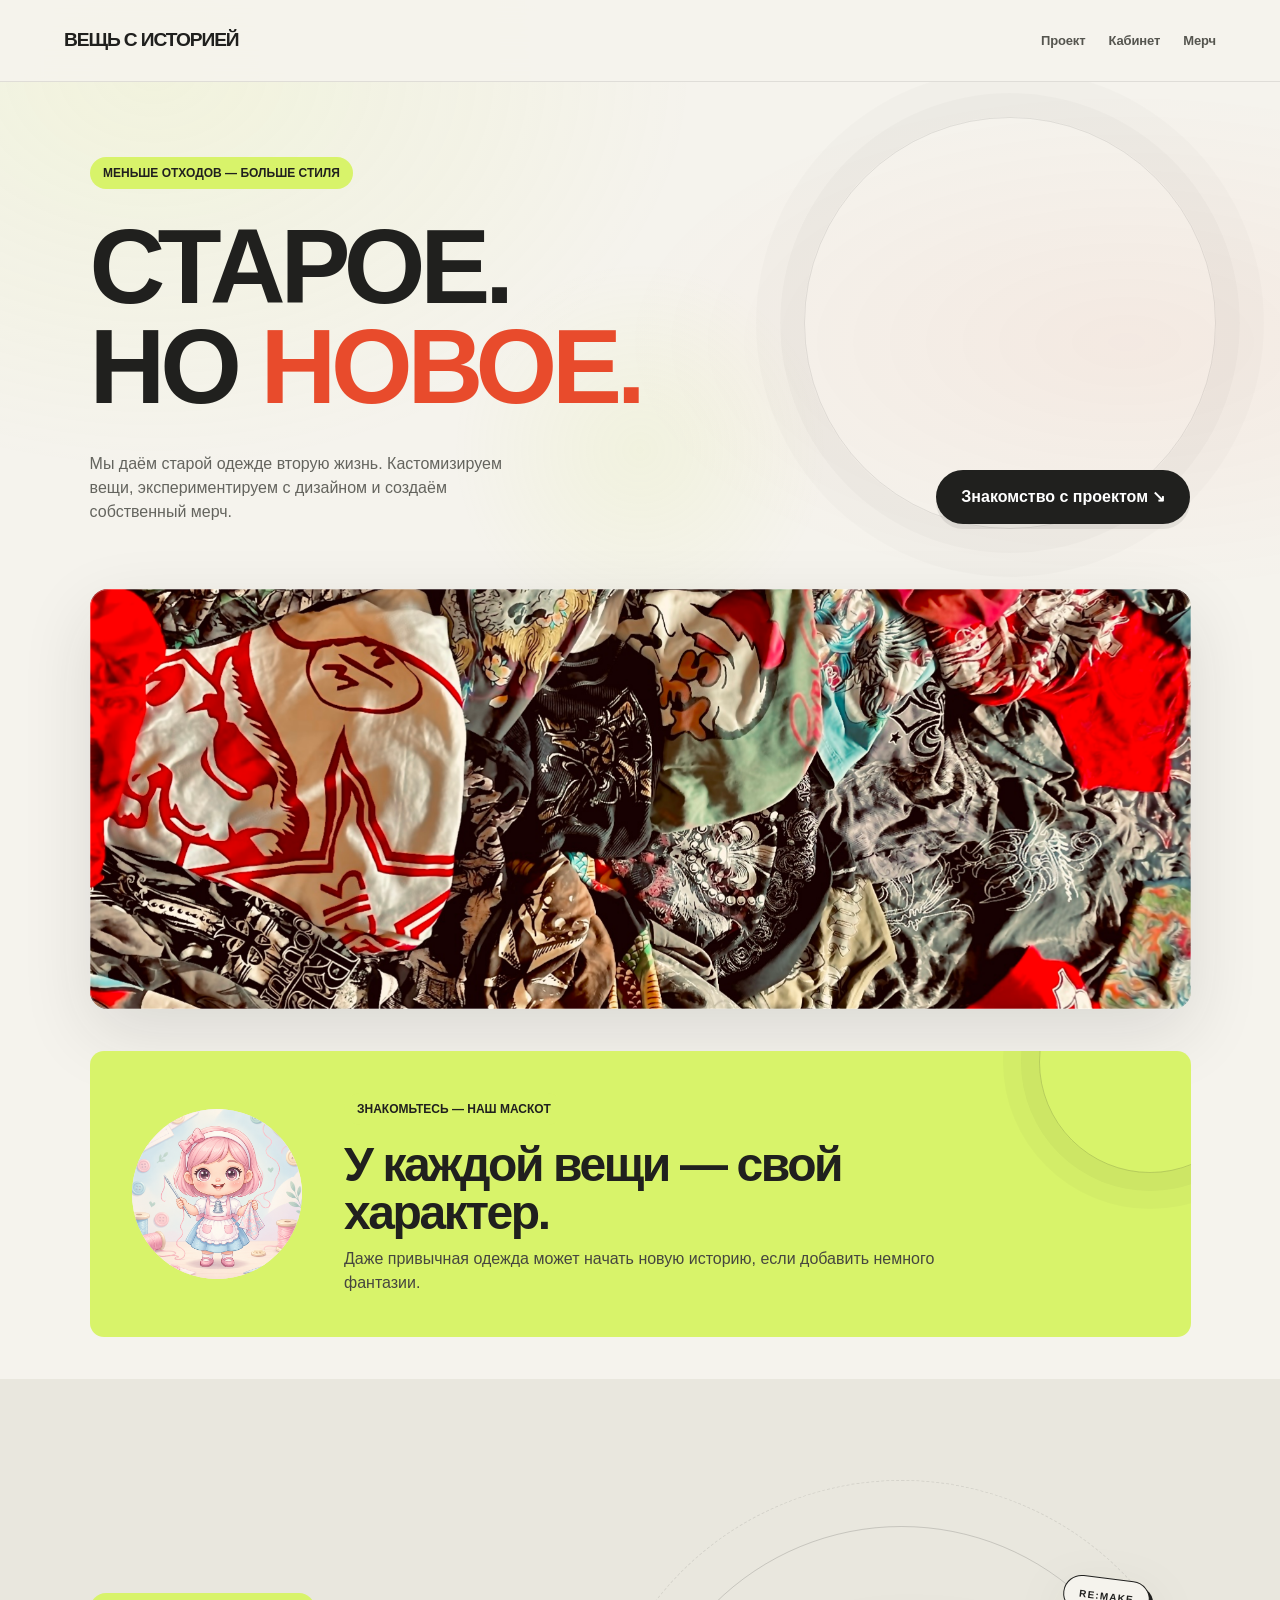
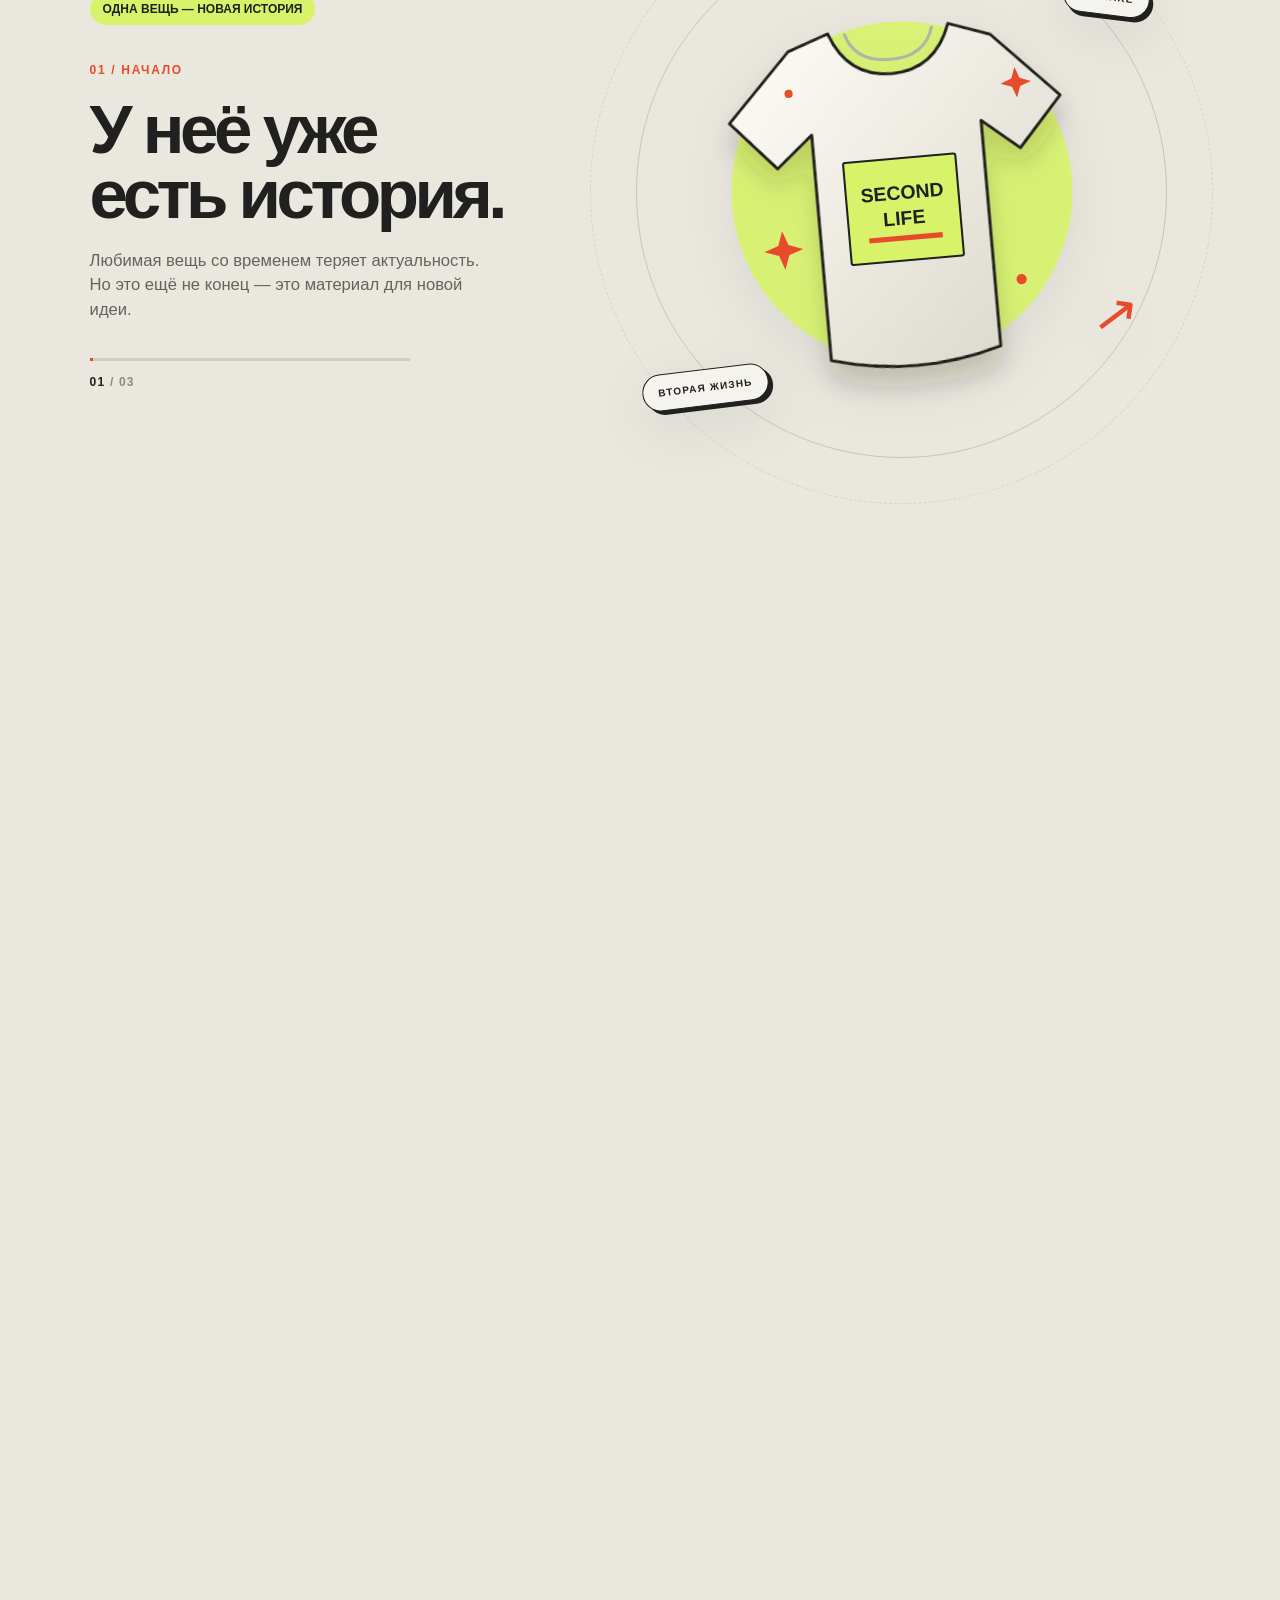
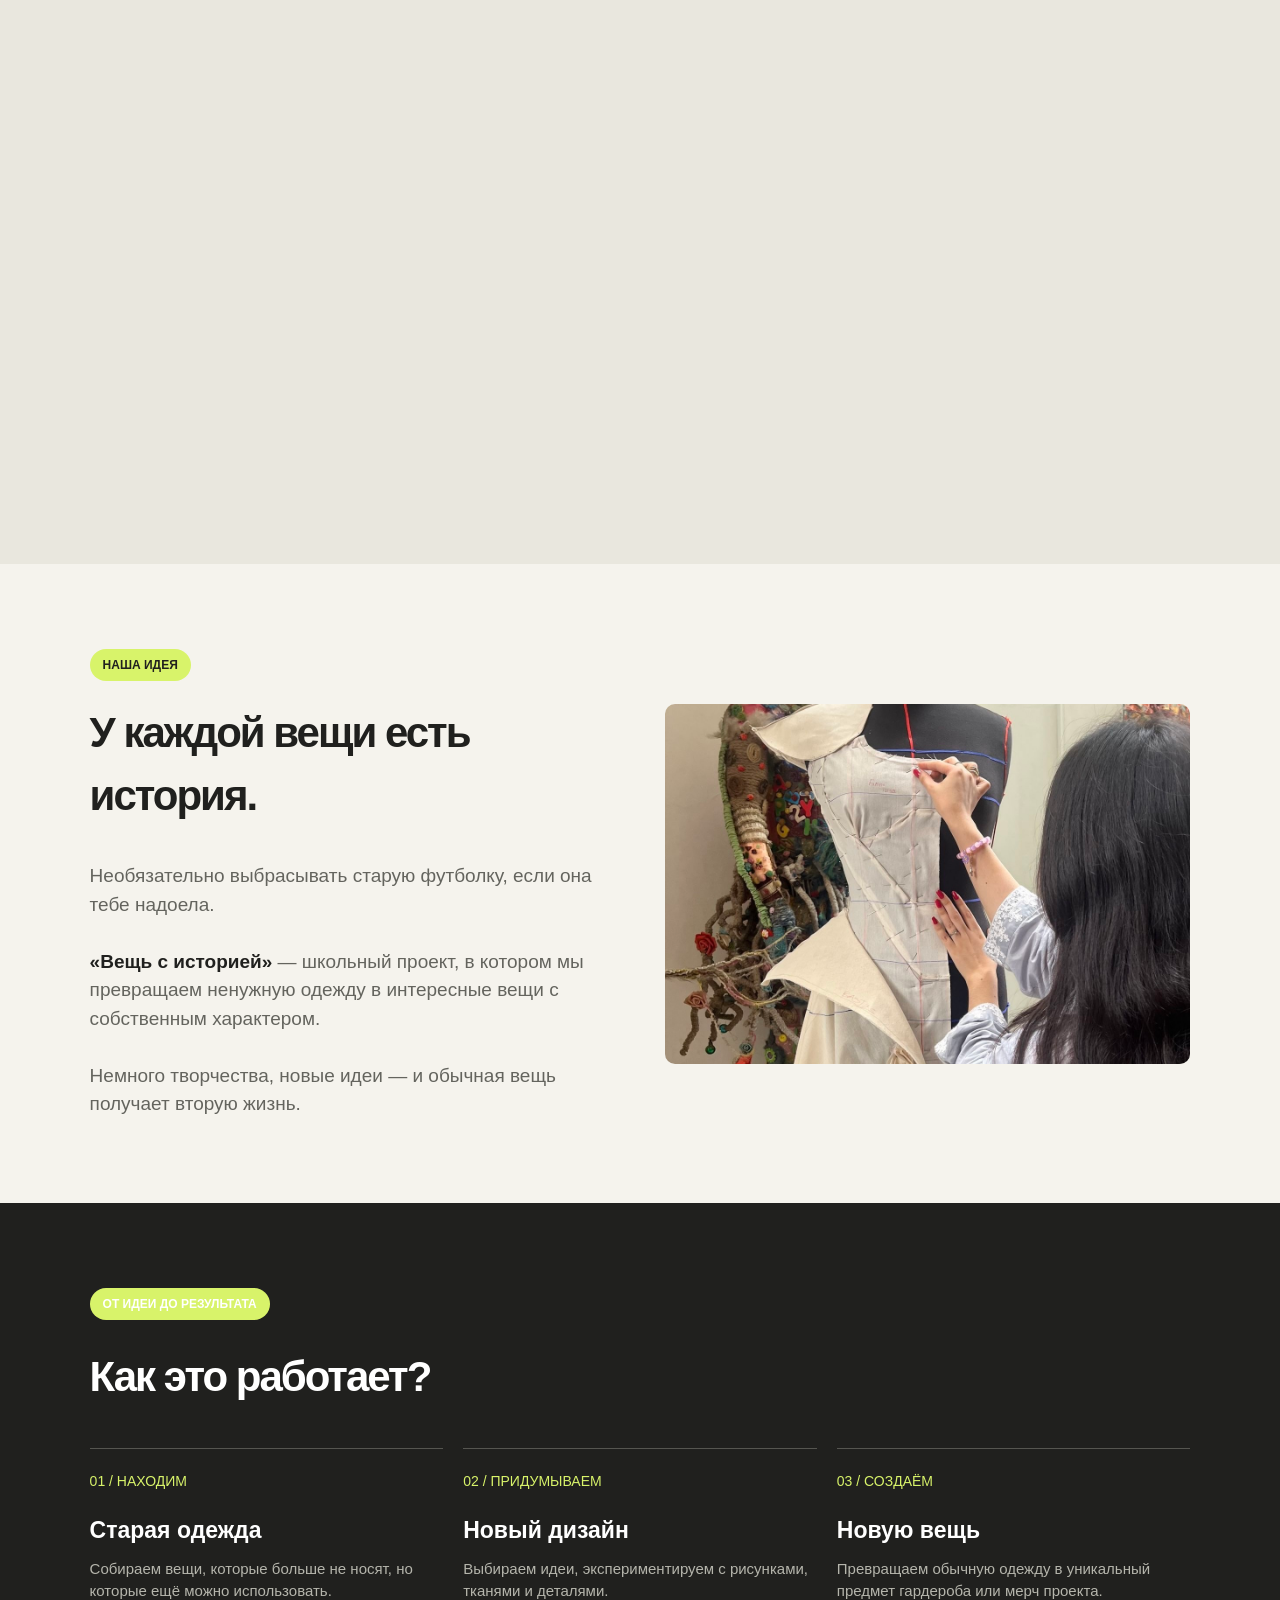
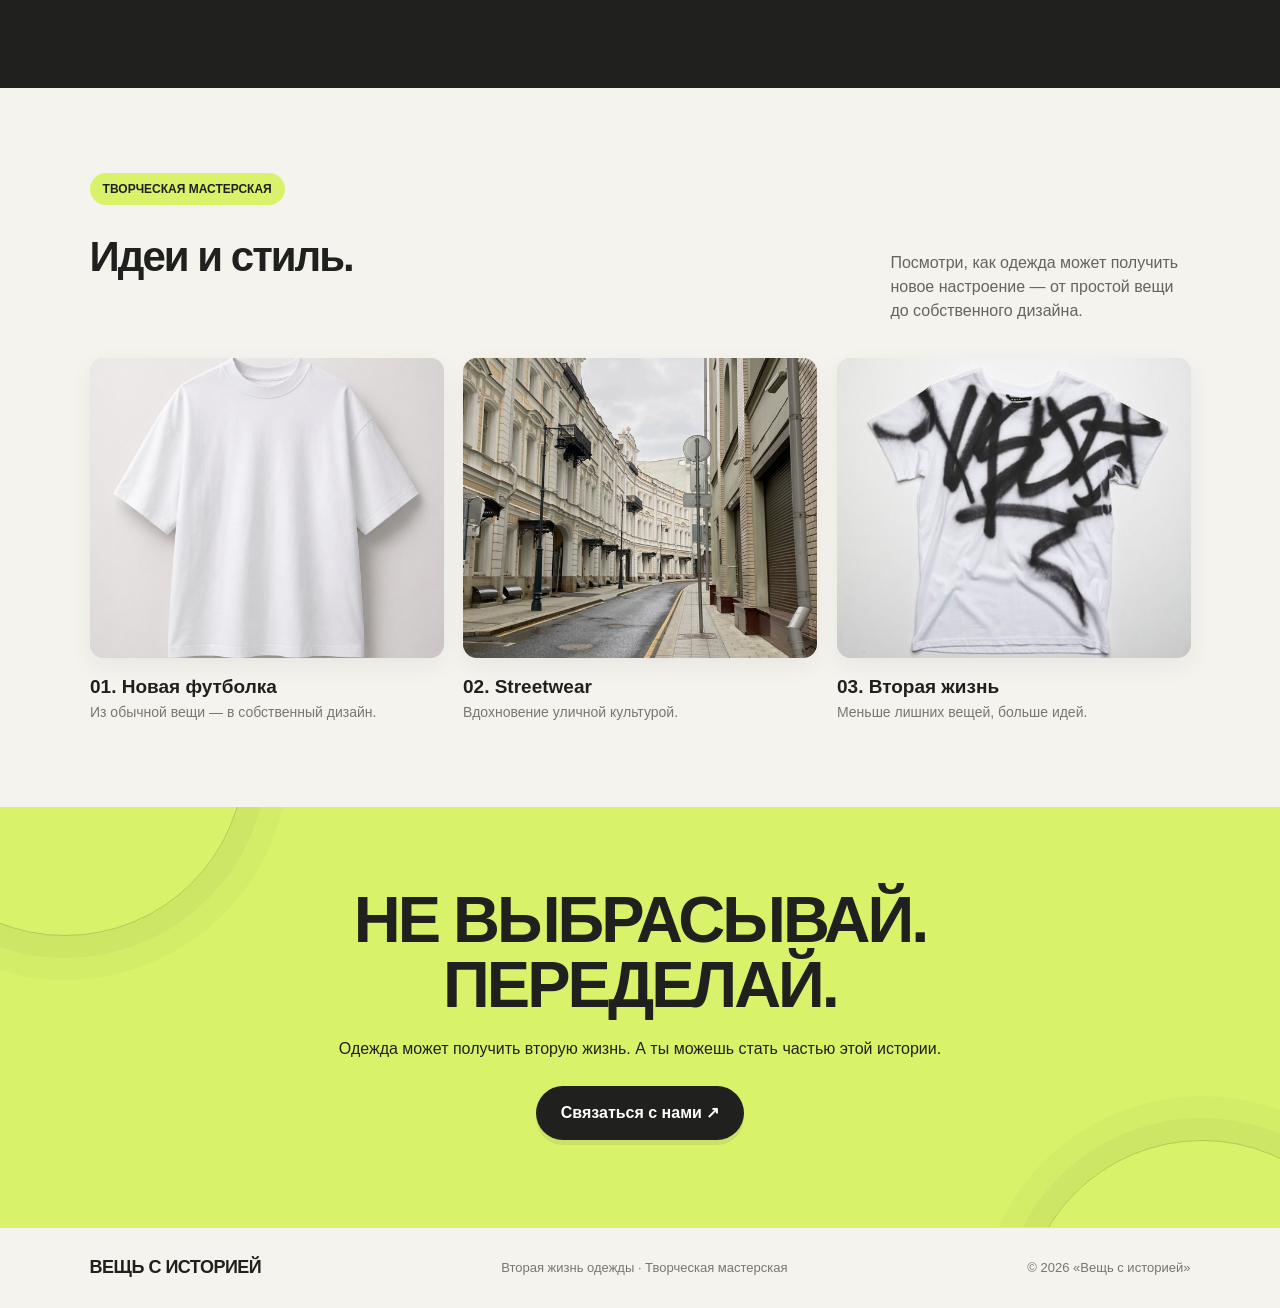
==== commit 7013a85e: "Remove nonfunctional More navigation menu" ====
--- a/index.html
+++ b/index.html
@@ -4,9 +4,7 @@
 <a href="about.html">Проект</a>
 <a href="space.html">Кабинет</a>
 <a href="merch.html">Мерч</a>
-<details class="nav-more"><summary>Ещё <span aria-hidden="true">⌄</span></summary><div class="nav-dropdown">
-<a href="teachers.html">Учителя</a><a href="news.html">Новости</a><a href="contacts.html">Контакты</a>
-</div></details>
+
 </nav></header><main>
     
     <!-- ГЛАВНЫЙ ЭКРАН -->
--- a/css/style.css
+++ b/css/style.css
@@ -776,3 +776,39 @@
  .site-header .navlinks{gap:8px 17px}
 }
 @media(prefers-reduced-motion:reduce){.site-header,.site-header *{transition:none!important}}
+
+
+/* ===== MERCH EDITORIAL CATALOG ===== */
+.merch-section{padding-top:38px}
+.merch-heading{display:flex;justify-content:space-between;align-items:end;gap:40px;margin-bottom:34px}
+.merch-heading h2{font-size:clamp(34px,5.4vw,66px);line-height:.98;letter-spacing:-.065em;margin-top:15px}
+.merch-heading>p{max-width:370px;color:#77776f;font-size:14px;line-height:1.7}
+.merch-eyebrow,.merch-number{display:block;font-size:10px;font-weight:800;letter-spacing:.14em;color:#88877e}
+.merch-grid{display:grid;grid-template-columns:repeat(2,minmax(0,1fr));gap:clamp(18px,3vw,38px)}
+.merch-card{min-width:0}
+.merch-visual{position:relative;overflow:hidden;aspect-ratio:4/4.65;border-radius:17px;background:#e8e5dc;isolation:isolate;touch-action:pan-y}
+.merch-track,.merch-track img{width:100%;height:100%;display:block}
+.merch-track img{object-fit:cover;transition:opacity .2s ease,transform .7s var(--tb-ease);user-select:none}
+.merch-track img.is-changing{opacity:.25;transform:scale(.985)}
+.merch-view-count{position:absolute;right:16px;top:16px;padding:7px 10px;border-radius:99px;background:rgba(245,243,237,.88);backdrop-filter:blur(12px);font-size:10px;font-weight:800;letter-spacing:.1em}
+.merch-dots{position:absolute;left:0;right:0;bottom:15px;display:flex;justify-content:center;gap:6px}
+.merch-dot{width:6px;height:6px;padding:0;border:0;border-radius:50%;background:rgba(32,32,30,.35);cursor:pointer;transition:width .25s,background .25s}
+.merch-dot.is-active{width:19px;border-radius:8px;background:#20201e}
+.merch-dots.is-muted{opacity:.25;pointer-events:none}
+.merch-card-info{display:flex;justify-content:space-between;align-items:flex-end;gap:16px;padding:17px 2px 0}
+.merch-card-info h3{font-size:clamp(19px,2vw,25px);letter-spacing:-.04em;margin:7px 0 4px}
+.merch-card-info p{font-size:13px;color:#77776f;max-width:300px}
+.merch-original{flex:0 0 auto;border:1px solid #d6d3ca;border-radius:99px;background:transparent;padding:11px 15px;color:#34342f;font:600 11px Arial,sans-serif;cursor:pointer;transition:background .25s,color .25s,border-color .25s}
+.merch-original:hover:not(:disabled),.merch-original[aria-pressed=true]{background:#20201e;color:#f5f3ed;border-color:#20201e}
+.merch-original:disabled{opacity:.55;cursor:default}
+.merch-footnote{margin-top:28px;color:#8a897f;font-size:11px;letter-spacing:.02em}
+.merch-card--placeholder .merch-visual{background:#e4e1d8}
+.merch-placeholder-art{position:absolute;inset:0;display:flex;flex-direction:column;align-items:center;justify-content:center;text-align:center;color:#20201e;background:radial-gradient(circle at 50% 43%,#f5f3ed 0 18%,transparent 18.5%),linear-gradient(145deg,#e7e4da,#d9d6cb)}
+.merch-placeholder-art:before,.merch-placeholder-art:after{content:"";position:absolute;width:55%;aspect-ratio:1;border:1px solid rgba(32,32,30,.15);border-radius:50%}
+.merch-placeholder-art:after{width:70%}
+.merch-placeholder-art span{position:absolute;top:22px;left:24px;font-size:11px;font-weight:800;letter-spacing:.12em}
+.merch-placeholder-art b{font-size:clamp(30px,5vw,62px);line-height:.88;letter-spacing:-.075em;z-index:1}
+.merch-placeholder-art small{position:absolute;bottom:23px;font-size:9px;font-weight:700;letter-spacing:.14em;color:#77776f}
+.merch-placeholder-art--second{background:radial-gradient(circle at 50% 43%,#d8f36a 0 18%,transparent 18.5%),linear-gradient(145deg,#e7e4da,#d9d6cb)}
+@media(max-width:700px){.merch-heading{display:block}.merch-heading>p{margin-top:18px}.merch-grid{grid-template-columns:1fr;gap:38px}.merch-visual{aspect-ratio:4/4.4}.merch-card-info{align-items:flex-start;flex-direction:column}.merch-original{min-height:42px}.merch-section{padding-top:25px}}
+@media(prefers-reduced-motion:reduce){.merch-track img,.merch-dot,.merch-original{transition:none!important}}
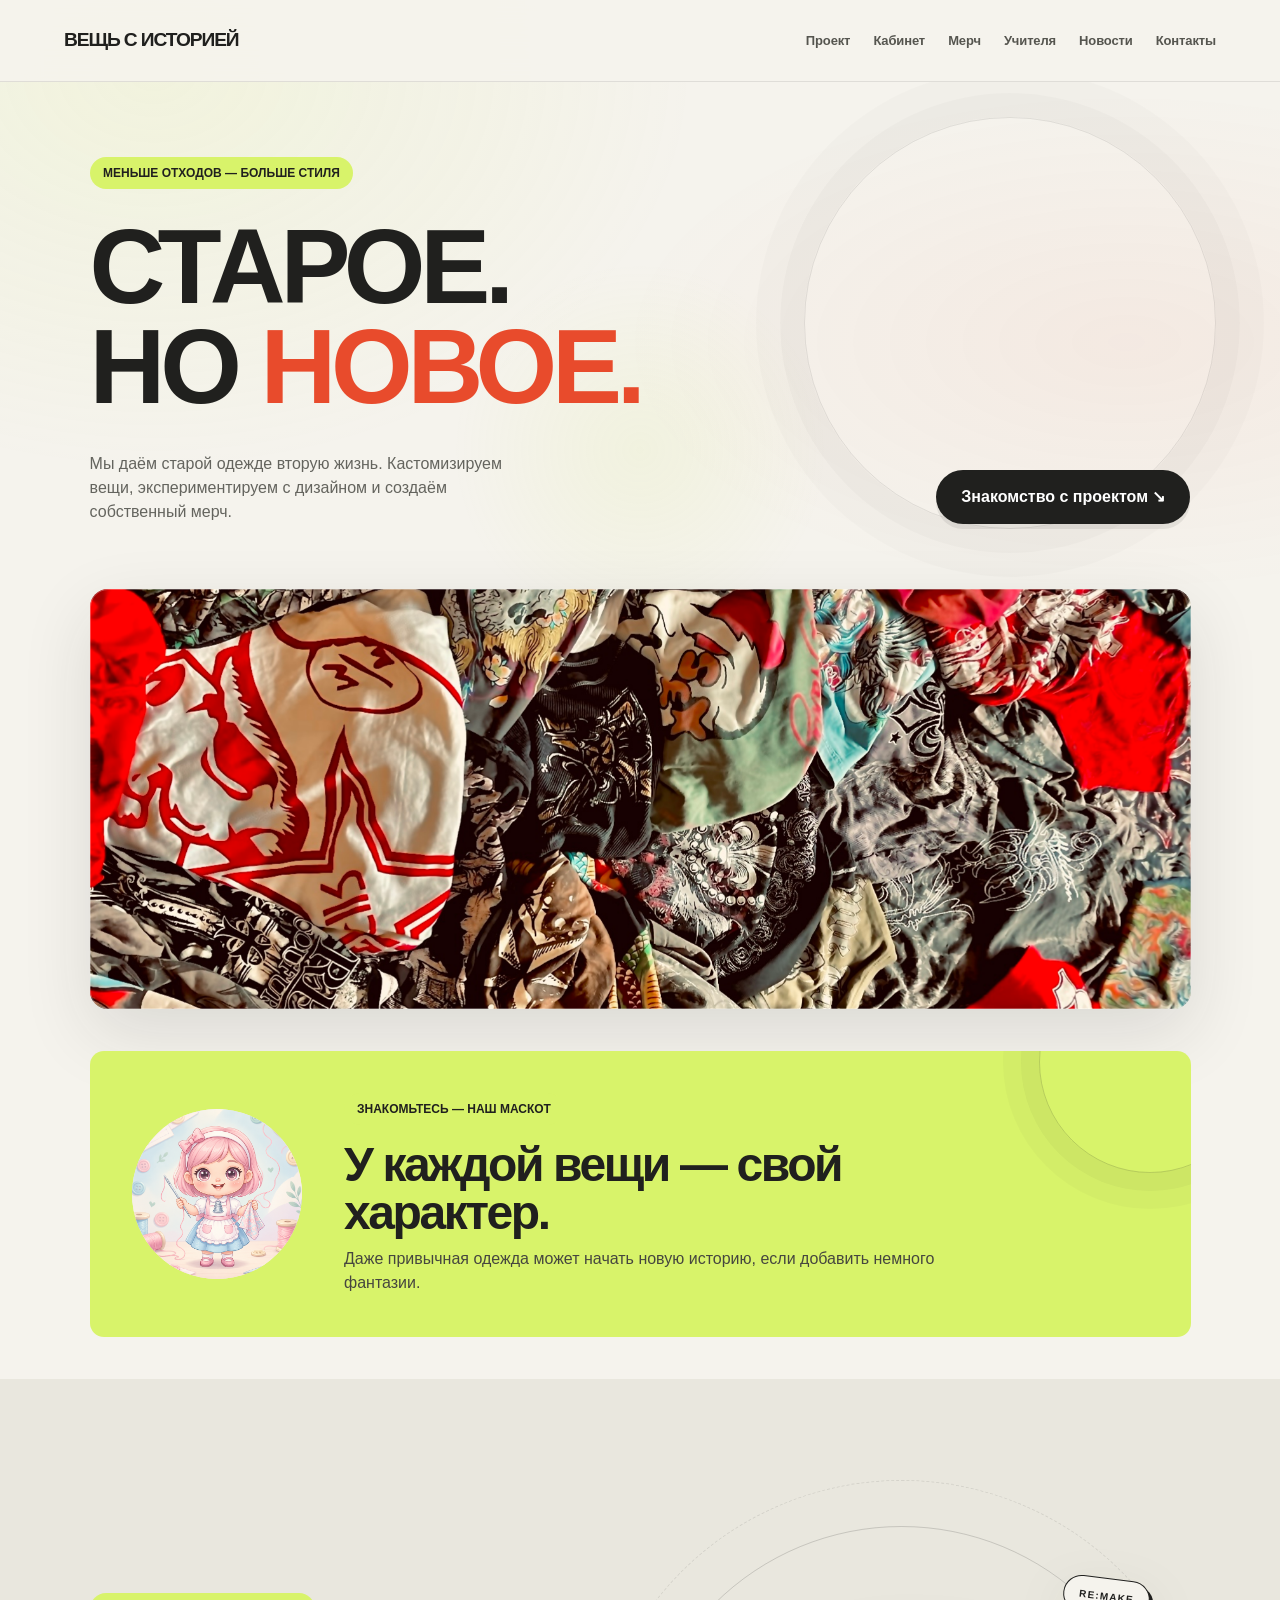
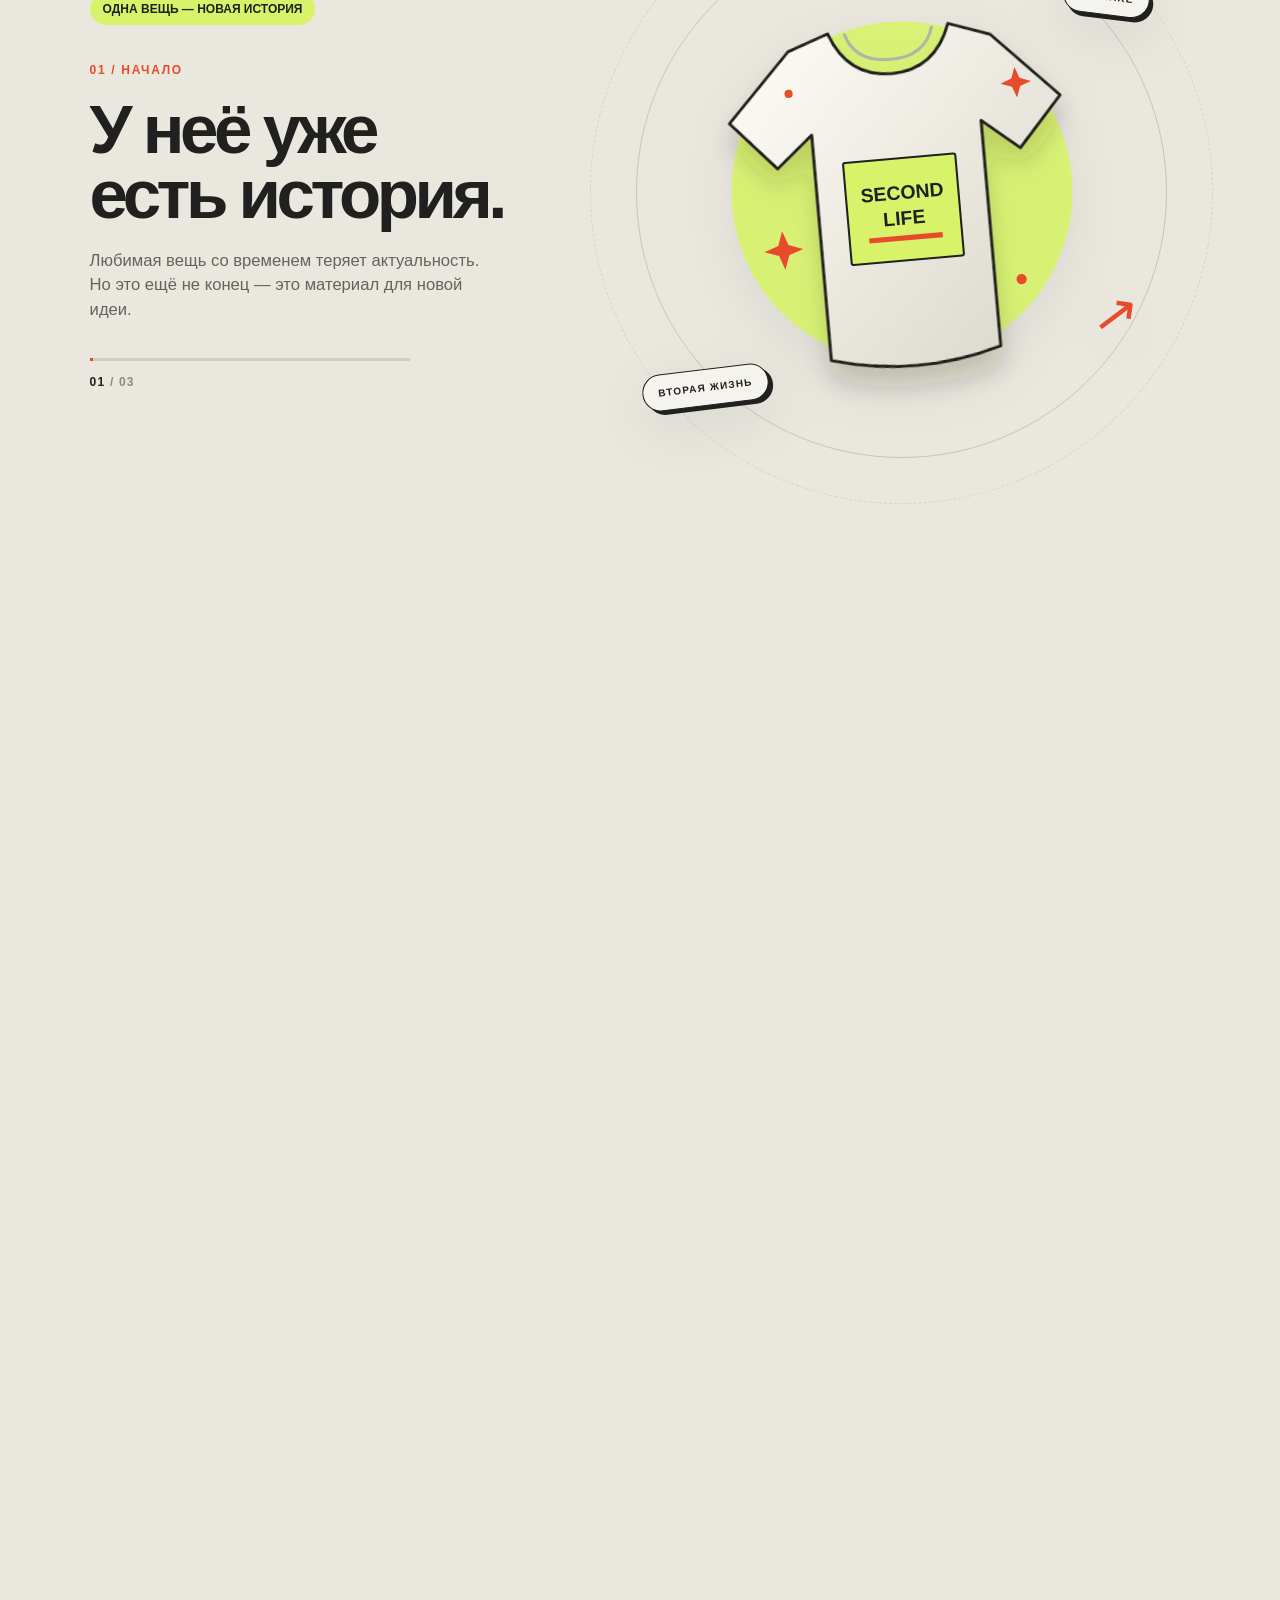
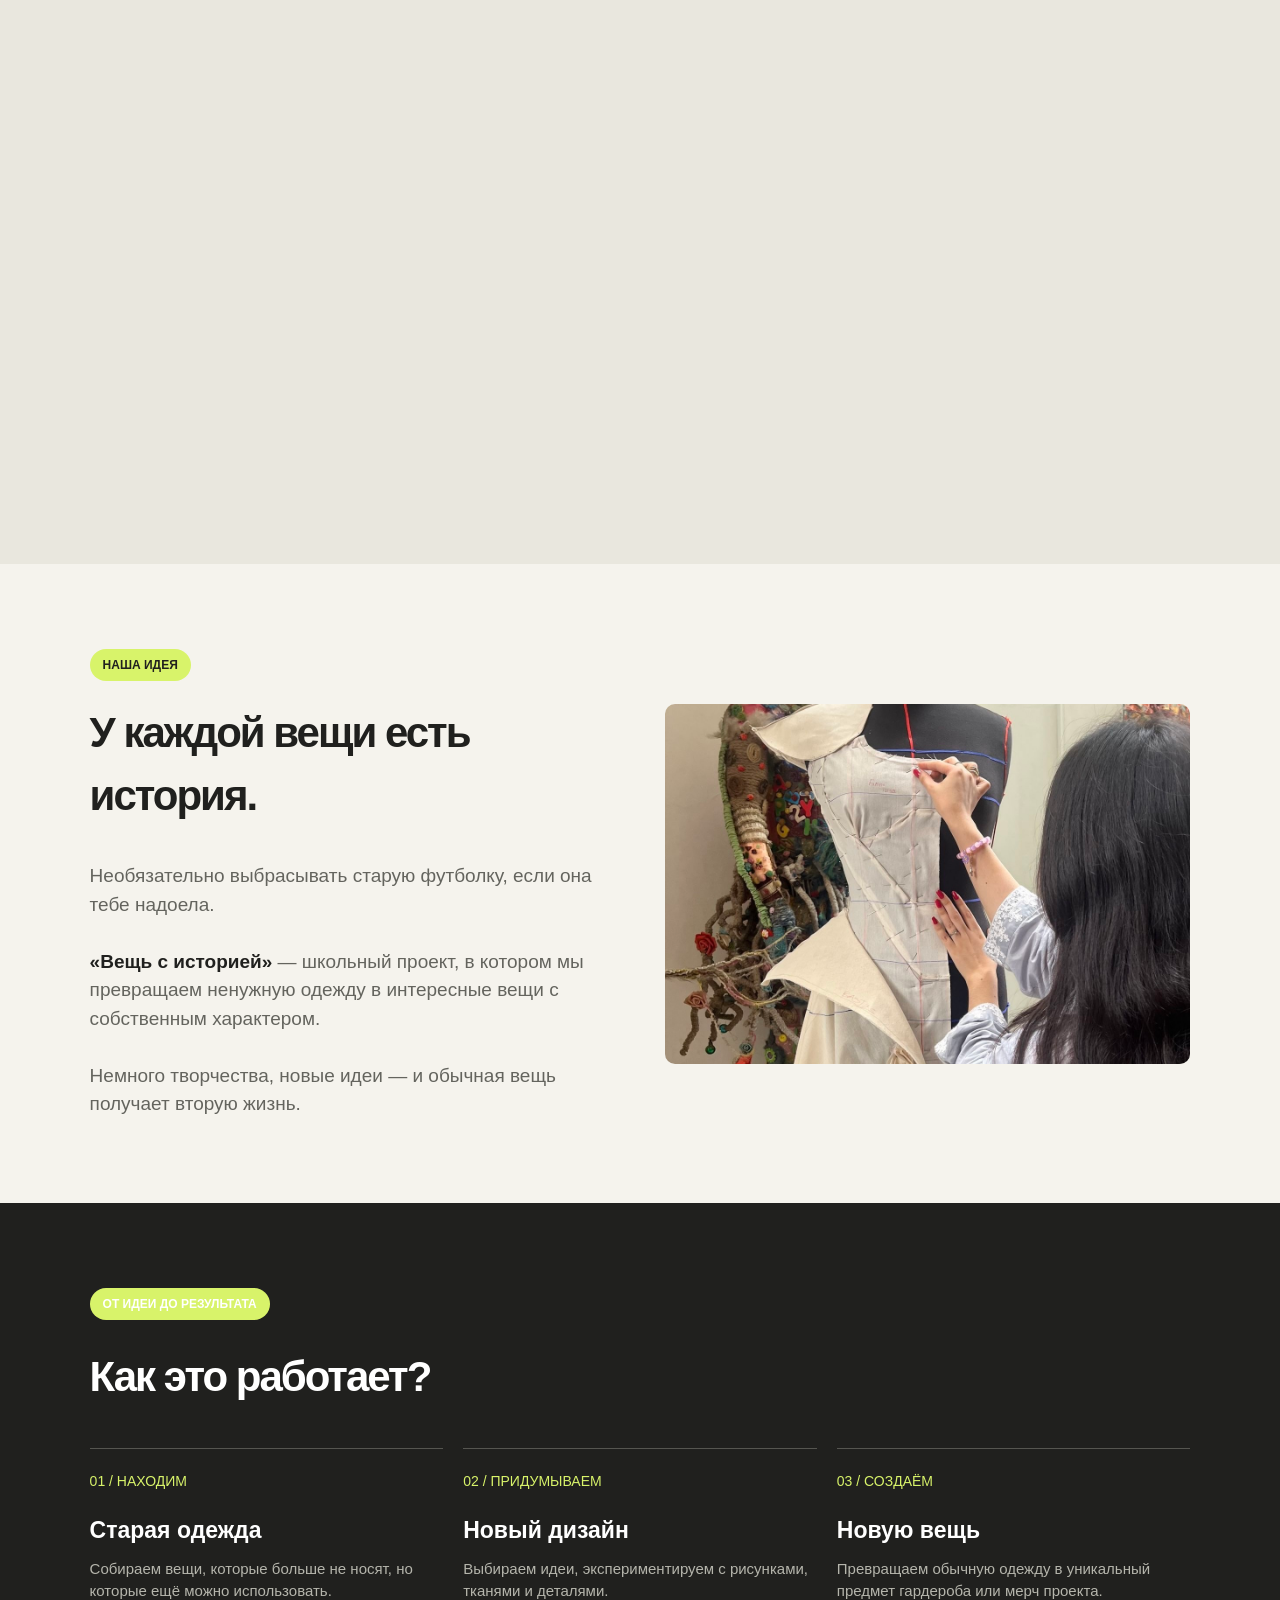
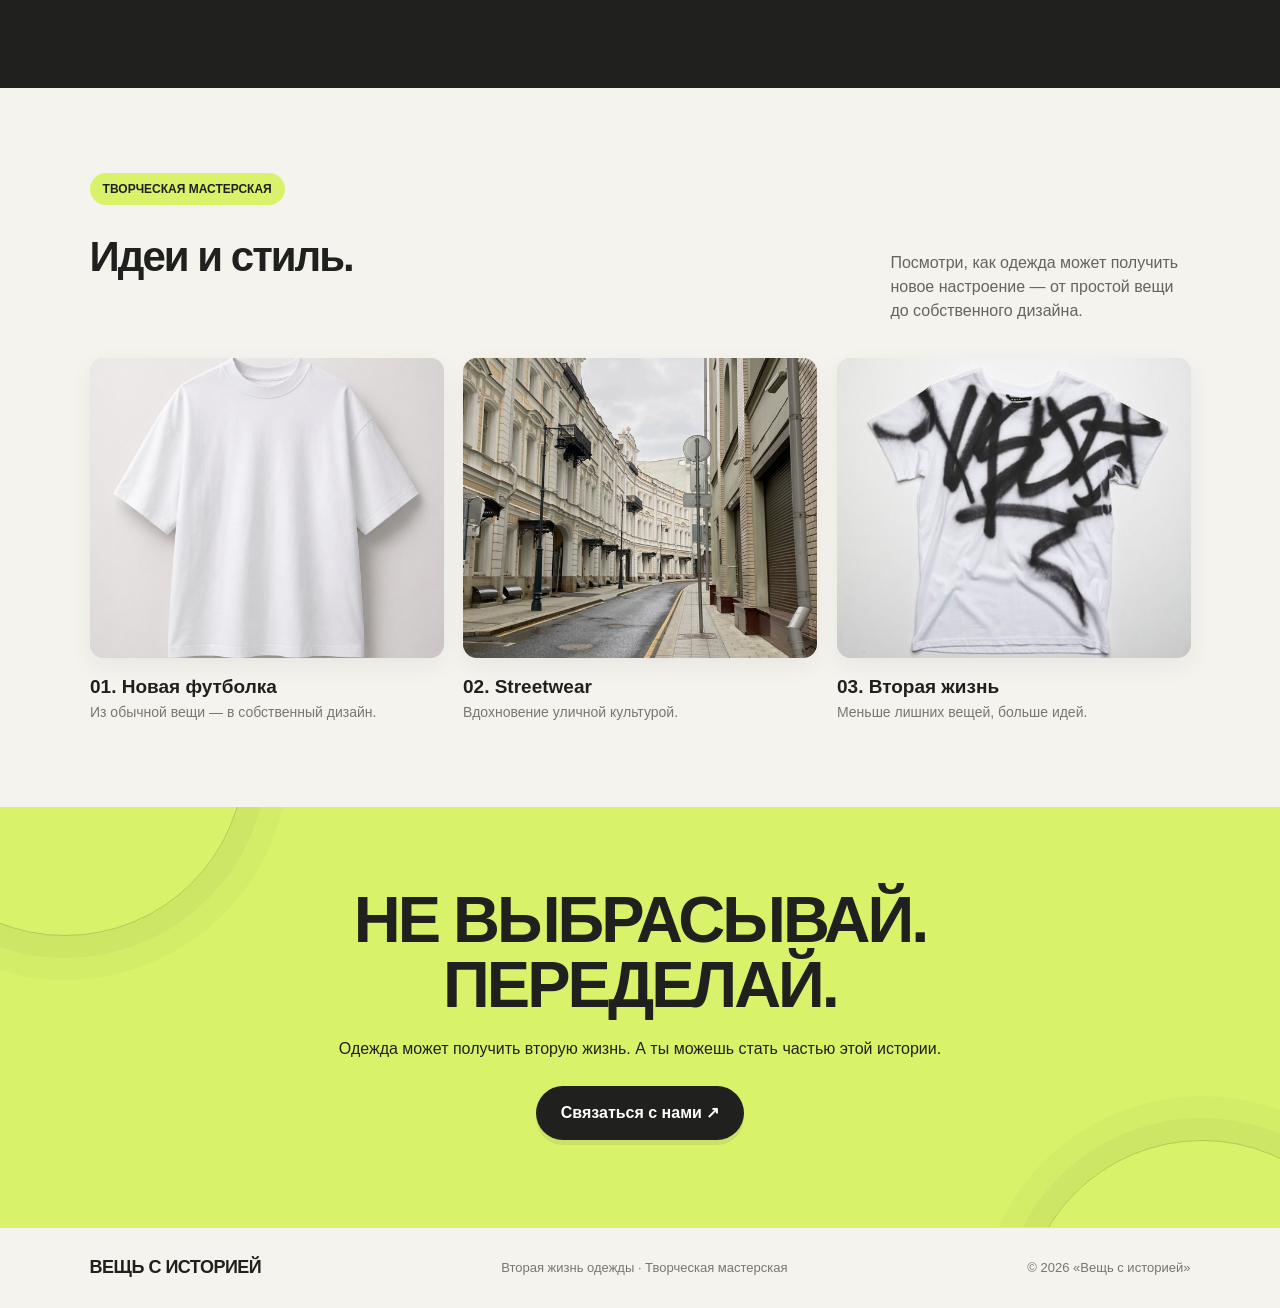
==== commit bef3eaf6: "Restore main navigation links without More menu" ====
--- a/index.html
+++ b/index.html
@@ -4,7 +4,9 @@
 <a href="about.html">Проект</a>
 <a href="space.html">Кабинет</a>
 <a href="merch.html">Мерч</a>
-
+<a href="teachers.html">Учителя</a>
+<a href="news.html">Новости</a>
+<a href="contacts.html">Контакты</a>
 </nav></header><main>
     
     <!-- ГЛАВНЫЙ ЭКРАН -->
